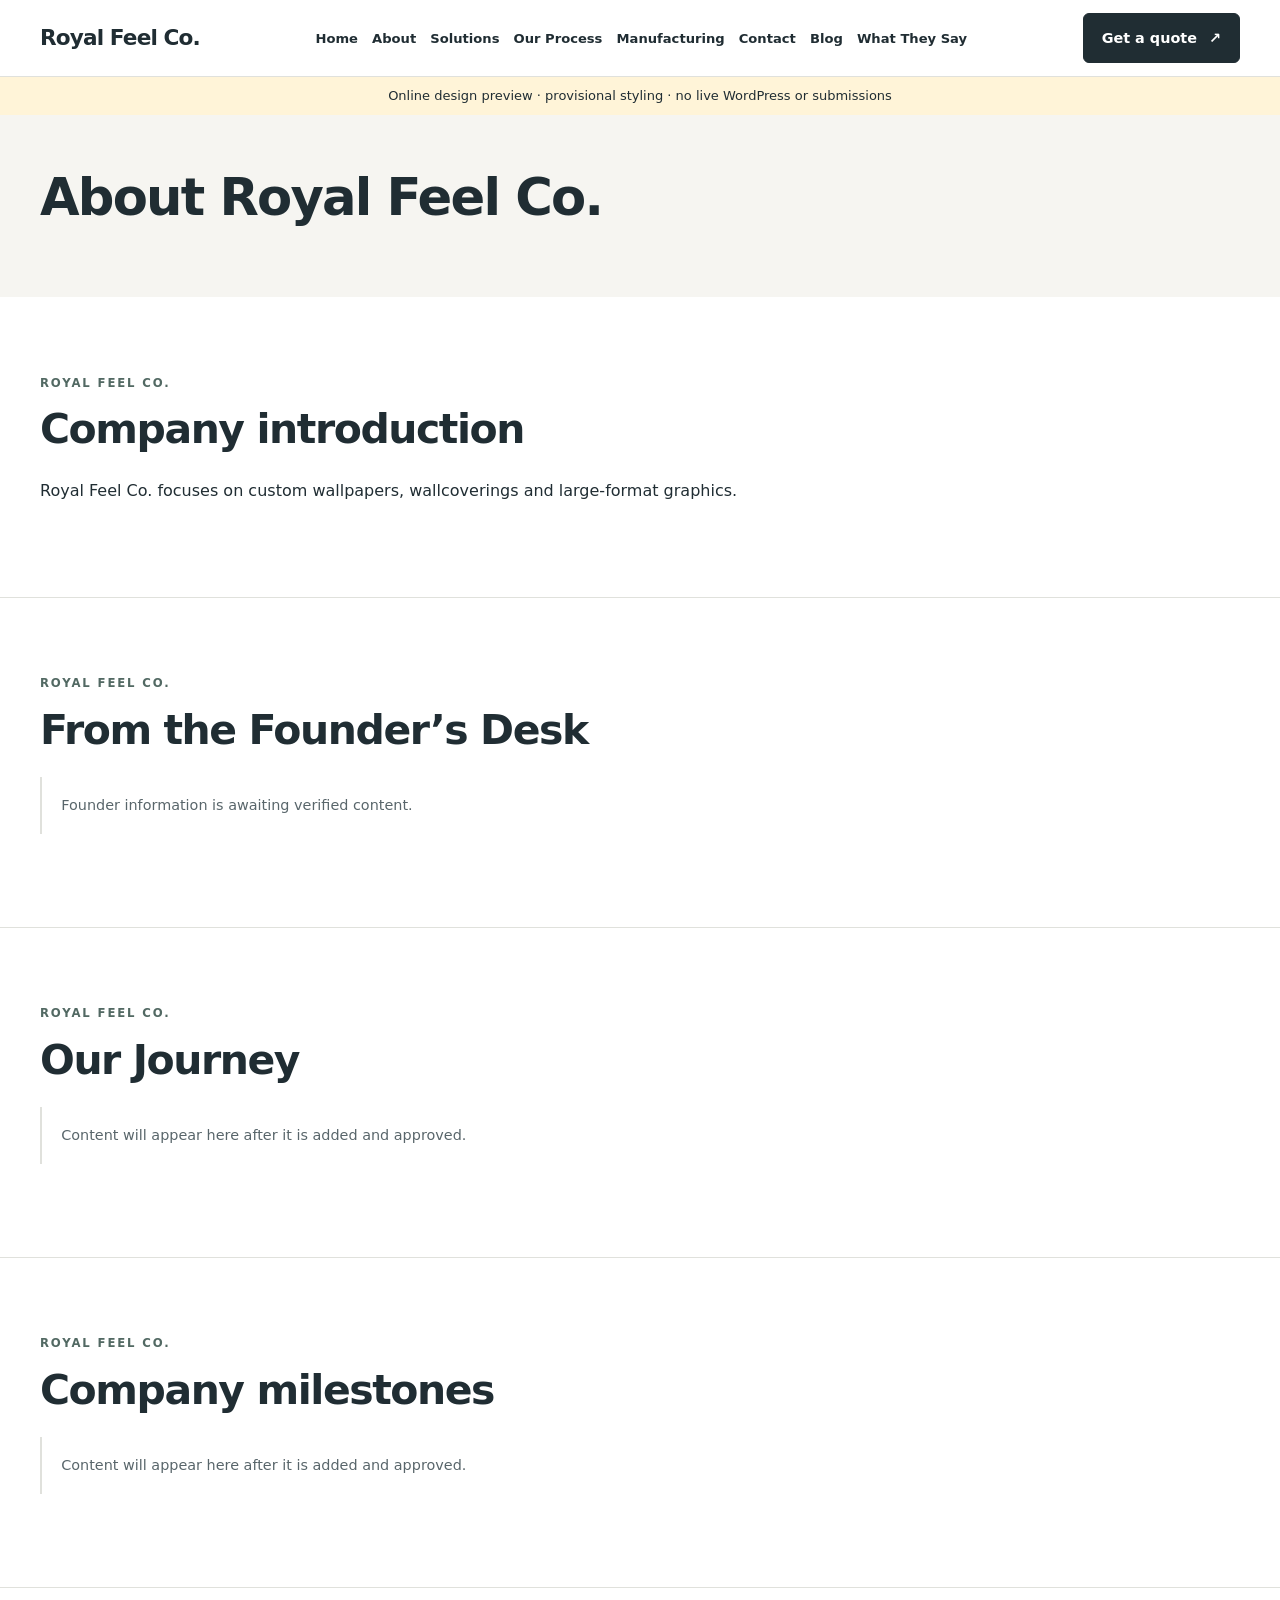
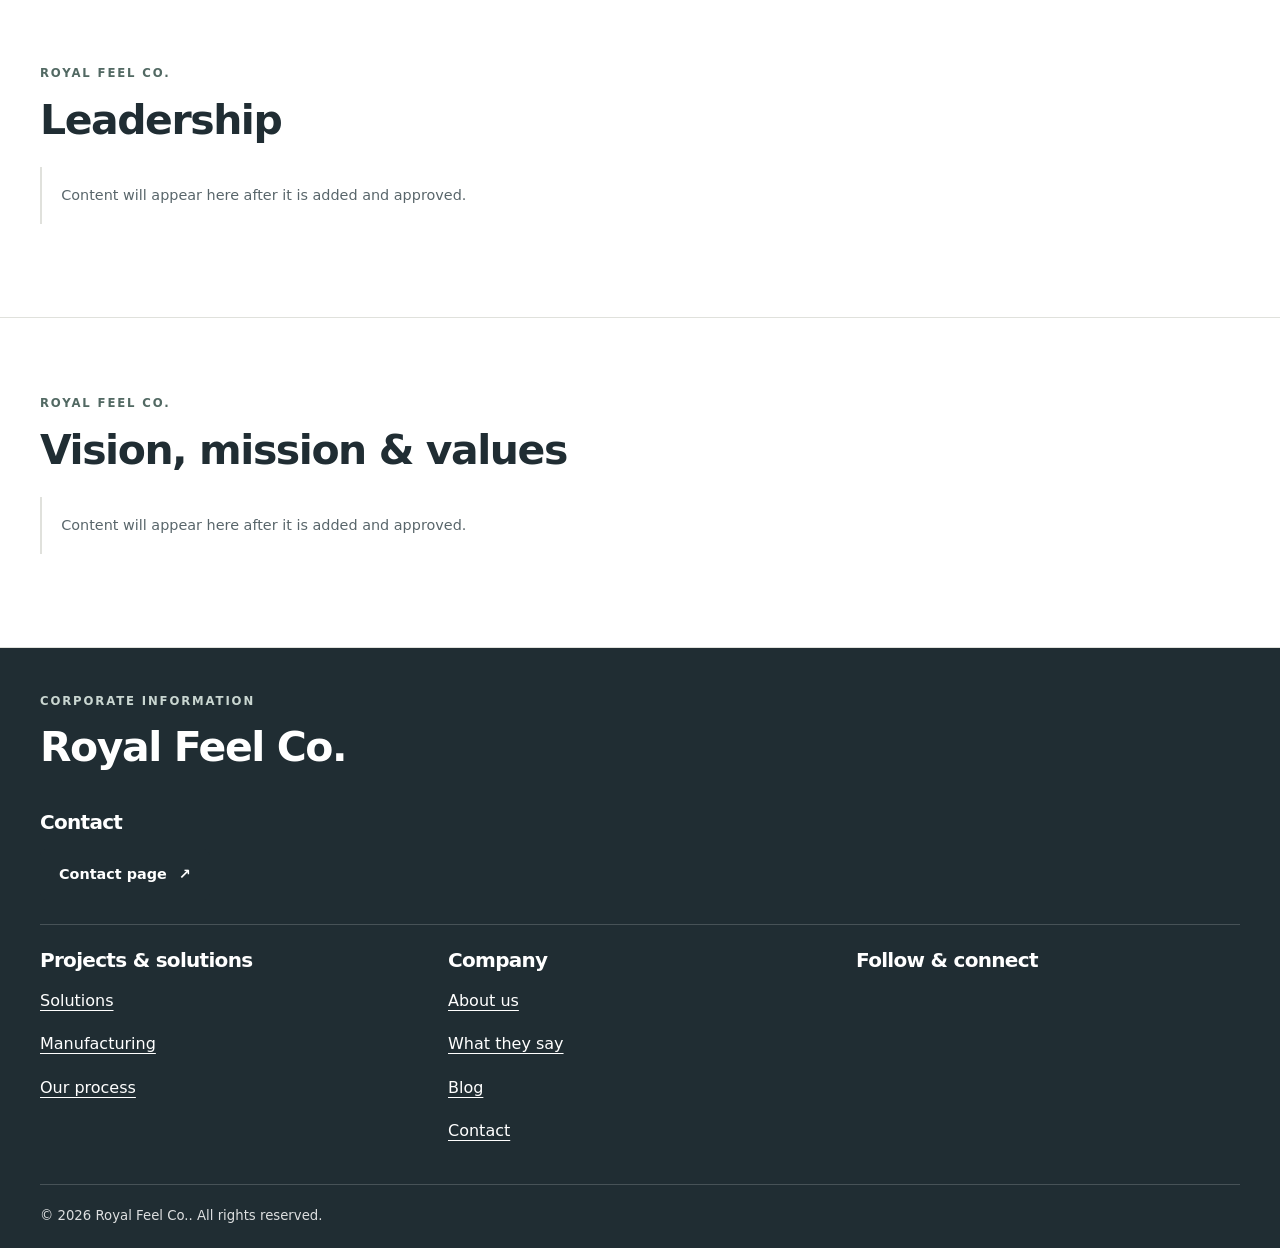
==== about-royalfeelco.html @ d24fc732 "Add about-royalfeelco.html preview" ====
<!doctype html><html lang="en"><head><meta name="robots" content="noindex,nofollow"><meta charset="UTF-8"><meta name="viewport" content="width=device-width, initial-scale=1"><title>About Royal Feel Co. | Royal Feel Co. Preview</title><style>/*
Theme Name: Royal Feel Co. Corporate
Description: Independent corporate WordPress theme. Provisional local starter, no page builder required.
Version: 0.1.0
Requires at least: 6.5
Requires PHP: 8.0
Text Domain: royalfeelco-corporate
*/
:root{--rfc-ink:#202d33;--rfc-accent:#526963;--rfc-paper:#f6f5f1;--rfc-white:#fff;--rfc-line:#e0e1dc;--rfc-muted:#59666b;--rfc-width:1240px;--rfc-radius:12px;--rfc-header:76px}*{box-sizing:border-box}html{scroll-behavior:smooth;scroll-padding-top:100px}body{margin:0;color:var(--rfc-ink);background:var(--rfc-white);font:16px/1.7 system-ui,-apple-system,BlinkMacSystemFont,"Segoe UI",sans-serif;overflow-wrap:anywhere}a{color:inherit;text-underline-offset:4px}a:focus-visible,button:focus-visible,input:focus-visible,select:focus-visible,textarea:focus-visible{outline:3px solid #4281a4;outline-offset:3px}img{max-width:100%;height:auto;display:block}h1,h2,h3,p{margin:0 0 1rem}h1,h2,h3{line-height:1.13;letter-spacing:-.035em;font-weight:650}h1{font-size:clamp(2.35rem,5vw,4.7rem)}h2{font-size:clamp(1.8rem,3.2vw,3rem)}h3{font-size:1.25rem}button,input,select,textarea{font:inherit}button{cursor:pointer} .rfc-shell{width:min(var(--rfc-width),calc(100% - 80px));margin-inline:auto}.rfc-kicker{font-size:.73rem;text-transform:uppercase;letter-spacing:.16em;font-weight:700;color:var(--rfc-accent);margin-bottom:.8rem}.rfc-muted{color:var(--rfc-muted)}.rfc-empty{padding:1rem 1.2rem;border-left:2px solid var(--rfc-line);font-size:.9rem}.rfc-section{padding:clamp(42px,6vw,80px) 0;border-bottom:1px solid var(--rfc-line)}.rfc-section-head{max-width:780px;margin-bottom:24px}.rfc-section-head>p:last-child{max-width:70ch}.rfc-header{position:sticky;top:0;z-index:30;background:white;border-bottom:1px solid var(--rfc-line);transition:transform .25s ease}.rfc-header-inner{min-height:var(--rfc-header);display:flex;align-items:center;gap:24px;justify-content:space-between}.rfc-brand{display:flex;align-items:center;font-weight:750;letter-spacing:-.04em;font-size:1.35rem;text-decoration:none;flex-shrink:0}.rfc-brand img{max-width:145px;max-height:52px;object-fit:contain}.rfc-nav ul{display:flex;list-style:none;gap:16px;align-items:center;margin:0;padding:0}.rfc-nav a{text-decoration:none;font-size:.82rem;font-weight:600}.rfc-nav a:hover,.rfc-nav .current-menu-item>a{text-decoration:underline}.rfc-nav li{position:relative}.rfc-nav .sub-menu{display:block;position:absolute;left:0;background:white;min-width:190px;padding:10px;visibility:hidden;opacity:0;box-shadow:0 8px 20px #0002}.rfc-nav li:hover>.sub-menu,.rfc-nav li:focus-within>.sub-menu{visibility:visible;opacity:1}.rfc-menu-toggle{display:none}.rfc-button{display:inline-flex;align-items:center;justify-content:center;gap:12px;background:var(--rfc-ink);border:1px solid var(--rfc-ink);color:white;text-decoration:none;border-radius:6px;padding:12px 18px;min-height:46px;font-weight:650;font-size:.9rem;transition:transform .2s,background .2s}.rfc-button:hover{background:var(--rfc-accent);transform:translateY(-2px)}.rfc-actions{display:flex;gap:12px;flex-wrap:wrap}.rfc-actions .rfc-button:nth-child(2){background:transparent;color:var(--rfc-ink)}.rfc-hero{background:var(--rfc-paper);padding:clamp(48px,8vw,110px) 0}.rfc-hero-inner{display:grid;grid-template-columns:1.05fr .95fr;gap:clamp(24px,5vw,72px);align-items:center}.rfc-hero p:not(.rfc-kicker){max-width:55ch;font-size:1.08rem;color:var(--rfc-muted)}.rfc-hero-image img{width:100%;aspect-ratio:4/3;object-fit:cover;border-radius:var(--rfc-radius)}.rfc-hero-art{aspect-ratio:4/3;position:relative;overflow:hidden;background:#e9e7e0;border-radius:var(--rfc-radius);display:flex;align-items:center;justify-content:center;gap:8px}.rfc-hero-art span{height:75%;width:25%;background:repeating-linear-gradient(110deg,#c8c9bd 0px,#d8d8cd 2px,#dcddd2 5px,#c7c8bd 8px);border-radius:80px 80px 0 0;transform:rotate(-10deg);box-shadow:12px 14px 30px #293b3b1a}.rfc-hero-art span:nth-child(2){height:90%;background:linear-gradient(150deg,#a4b2a4,#d9ddcf)}.rfc-hero-art span:nth-child(3){height:65%;background:repeating-linear-gradient(45deg,#d7c9b7 0 2px,#e2d6c5 2px 5px)}.rfc-grid{display:grid;grid-template-columns:repeat(3,minmax(0,1fr));gap:20px;margin-bottom:22px}.rfc-record{border:1px solid var(--rfc-line);border-radius:var(--rfc-radius);overflow:hidden;transition:transform .2s,box-shadow .2s}.rfc-record:hover{transform:translateY(-3px);box-shadow:0 8px 30px #0001}.rfc-record>img{width:100%;aspect-ratio:4/3;object-fit:cover}.rfc-record-body{padding:22px}.rfc-split{display:grid;grid-template-columns:1fr 1.5fr;gap:30px;align-items:center}.rfc-stats{display:grid;grid-template-columns:repeat(4,minmax(0,1fr));gap:20px}.rfc-stat{padding:22px;border:1px solid var(--rfc-line);display:grid}.rfc-stat strong{font-size:2rem;line-height:1.2}.rfc-clients{background:var(--rfc-paper)}.rfc-marquee{overflow:hidden;margin:10px 0}.rfc-track{display:flex;width:max-content;max-width:100%}.rfc-logo-group{display:flex;gap:12px;padding-right:12px;flex-wrap:wrap}.rfc-logo{width:clamp(110px,15vw,190px);height:90px;background:white;border:1px solid var(--rfc-line);display:grid;place-items:center;padding:16px;border-radius:8px}.rfc-logo img{max-height:55px;object-fit:contain}.rfc-marquee.is-moving .rfc-track{max-width:none;animation:rfc-marquee 44s linear infinite}.rfc-marquee.is-moving .rfc-logo-group{flex-wrap:nowrap}.rfc-marquee.reverse .rfc-track{animation-direction:reverse}.rfc-marquee:hover .rfc-track,.rfc-marquee:focus-within .rfc-track{animation-play-state:paused}@keyframes rfc-marquee{to{transform:translateX(-50%)}}.rfc-videos{grid-template-columns:repeat(2,minmax(0,1fr))}.rfc-play{display:grid;position:relative;aspect-ratio:16/9;background:var(--rfc-ink);color:white;place-items:center;text-decoration:none;border-radius:var(--rfc-radius);overflow:hidden}.rfc-play img{width:100%;height:100%;object-fit:cover;grid-area:1/1}.rfc-play-icon{grid-area:1/1;z-index:1;background:#000b;padding:12px 20px;border-radius:50%}.rfc-video-title{position:absolute;bottom:0;left:0;right:0;background:#000b;padding:12px}.rfc-dialog{border:0;border-radius:12px;padding:20px;width:min(900px,94vw);background:var(--rfc-ink);color:white}.rfc-dialog::backdrop{background:#000b}.rfc-dialog iframe{width:100%;aspect-ratio:16/9;border:0}.rfc-dialog button{float:right;margin:0 0 8px;padding:6px 14px}.rfc-form{max-width:900px}.rfc-fields{display:grid;grid-template-columns:repeat(2,minmax(0,1fr));gap:16px}.rfc-fields label{display:grid;gap:6px;font-weight:600;font-size:.9rem}.rfc-fields input,.rfc-fields select,.rfc-fields textarea{width:100%;min-height:46px;border:1px solid #aab3b1;border-radius:5px;padding:10px;background:white;color:var(--rfc-ink)}.rfc-full{grid-column:1/-1}.rfc-consent{display:flex;align-items:flex-start;gap:10px;margin:18px 0;font-size:.88rem}.rfc-consent input{margin-top:6px}.rfc-trap{position:absolute;left:-10000px;width:1px;height:1px;overflow:hidden}.rfc-notice{border:1px solid var(--rfc-line);padding:12px}.rfc-footer{background:var(--rfc-ink);color:white;padding:44px 0 20px}.rfc-footer a{color:white}.rfc-footer .rfc-kicker{color:#c9d6d1}.rfc-footer-row{display:grid;grid-template-columns:repeat(3,minmax(0,1fr));gap:24px;padding:24px 0;border-bottom:1px solid #ffffff2d}.rfc-footer ul{list-style:none;padding:0;margin:0}.rfc-footer li{margin-bottom:6px}.rfc-footer-bottom{padding-top:20px;font-size:.83rem;opacity:.85}.rfc-float{position:fixed;bottom:max(22px,env(safe-area-inset-bottom));right:max(22px,env(safe-area-inset-right));z-index:40;display:grid;gap:8px;justify-items:end}.rfc-float summary{display:grid;place-items:center;width:50px;height:50px;list-style:none;background:var(--rfc-ink);color:white;border:1px solid #fff;border-radius:50%;cursor:pointer;box-shadow:0 6px 20px #0003}.rfc-float summary::-webkit-details-marker{display:none}.rfc-float[open] summary span{transform:rotate(180deg)}.rfc-float-links{display:grid;gap:8px;padding:10px;background:white;border:1px solid var(--rfc-line);border-radius:10px;box-shadow:0 6px 20px #0002}.rfc-float-links a{display:flex;align-items:center;gap:8px;text-decoration:none;font-size:.88rem}.rfc-float-links svg{width:24px;height:24px}.rfc-page-head{background:var(--rfc-paper);padding:54px 0}.rfc-page-head h1{font-size:clamp(2rem,4vw,3.6rem)}.rfc-article{max-width:800px;margin-inline:auto;padding:50px 0}.rfc-article img{border-radius:8px}.rfc-breadcrumb{font-size:.8rem;color:var(--rfc-muted);margin-bottom:16px}.rfc-skip{position:absolute;left:-10000px}.rfc-skip:focus{left:10px;top:10px;background:white;z-index:100;padding:10px}.rfc-gallery{display:grid;grid-template-columns:repeat(2,minmax(0,1fr));gap:12px}.rfc-pagination{margin:20px 0}.rfc-pagination a,.rfc-pagination span{margin-right:10px}.rfc-reveal{animation:rfc-reveal .55s ease both}@keyframes rfc-reveal{from{opacity:.3;transform:translateY(12px)}to{opacity:1;transform:none}}.admin-bar .rfc-header{top:32px}
@media(max-width:1150px){.rfc-shell{width:calc(100% - 48px)}.rfc-menu-toggle{display:inline-flex;padding:10px;background:white;border:1px solid var(--rfc-line);border-radius:5px}.rfc-header-inner{min-height:64px;flex-wrap:wrap}.rfc-header .rfc-nav{width:100%;padding-bottom:16px}.rfc-header .rfc-nav ul{display:grid;gap:10px}.rfc-header .rfc-nav .sub-menu{position:static;visibility:visible;opacity:1;box-shadow:none;padding:4px 16px}.rfc-js .rfc-header .rfc-nav:not(.is-open){display:none}.rfc-header.is-away{transform:translateY(-110%)}.rfc-header-inner>.rfc-button{display:none}.rfc-menu-toggle{display:none}.rfc-js .rfc-menu-toggle{display:inline-flex}.rfc-stats{grid-template-columns:repeat(2,minmax(0,1fr))}}
@media(max-width:700px){.rfc-shell{width:calc(100% - 36px)}.rfc-hero-inner,.rfc-split,.rfc-fields,.rfc-footer-row,.rfc-grid{grid-template-columns:1fr}.rfc-hero-art{aspect-ratio:16/9}.rfc-section{padding:38px 0}.rfc-hero{padding:42px 0}.rfc-float{bottom:16px;right:16px}.rfc-page-head{padding:34px 0}.rfc-footer{padding-bottom:76px}.rfc-stats{gap:10px}.rfc-stat{padding:14px}.rfc-stat strong{font-size:1.5rem}.admin-bar .rfc-header{top:46px}}
@media(prefers-reduced-motion:reduce){*,*::before,*::after{animation:none!important;transition:none!important;scroll-behavior:auto!important}.rfc-marquee{overflow:visible}.rfc-marquee.is-moving .rfc-track{width:100%}.rfc-marquee.is-moving .rfc-logo-group{flex-wrap:wrap}.rfc-logo-group[aria-hidden]{display:none}}
@media(min-width:1151px){.rfc-nav a{white-space:nowrap}.rfc-header-inner>.rfc-button{white-space:nowrap;flex-shrink:0}.rfc-header-inner{gap:20px}.rfc-nav ul{gap:clamp(10px,1.1vw,18px)}}.rfc-hero h1{font-size:clamp(2.3rem,4.4vw,4.2rem)}
</style></head><body class="preview"><a class="rfc-skip" href="#main-content">Skip to content</a><header class="rfc-header"><div class="rfc-shell rfc-header-inner"><a class="rfc-brand" href="./index.html">Royal Feel Co.</a><button class="rfc-menu-toggle" type="button" aria-expanded="false" aria-controls="rfc-main-nav">Menu <span aria-hidden="true">☰</span></button><nav id="rfc-main-nav" class="rfc-nav" aria-label="Main navigation"><ul><li><a href="index.html">Home</a></li><li><a href="about-royalfeelco.html">About</a></li><li><a href="wallcoverings-graphics-solutions.html">Solutions</a></li><li><a href="our-process.html">Our Process</a></li><li><a href="manufacturing-production.html">Manufacturing</a></li><li><a href="contact-royalfeelco.html">Contact</a></li><li><a href="royalfeelco-insights-blogs.html">Blog</a></li><li><a href="what-they-say.html">What They Say</a></li></ul></nav><a class="rfc-button" href="contact-royalfeelco.html">Get a quote <span aria-hidden="true">↗</span></a></div></header><main id="main-content"><div style="padding:8px 18px;background:#fff4d8;text-align:center;font-size:13px">Online design preview · provisional styling · no live WordPress or submissions</div><div class="rfc-page-head"><div class="rfc-shell"><h1>About Royal Feel Co.</h1></div></div><section class="rfc-section rfc-intro" id="rfc-intro-1"><div class="rfc-shell"><div class="rfc-section-head"><p class="rfc-kicker">Royal Feel Co.</p><h2>Company introduction</h2></div><p>Royal Feel Co. focuses on custom wallpapers, wallcoverings and large-format graphics.</p></div></section><section class="rfc-section rfc-founder" id="rfc-founder-2"><div class="rfc-shell"><div class="rfc-section-head"><p class="rfc-kicker">Royal Feel Co.</p><h2>From the Founder’s Desk</h2></div><p class="rfc-muted rfc-empty">Founder information is awaiting verified content.</p></div></section><section class="rfc-section rfc-journey" id="rfc-journey-3"><div class="rfc-shell"><div class="rfc-section-head"><p class="rfc-kicker">Royal Feel Co.</p><h2>Our Journey</h2></div><p class="rfc-muted rfc-empty">Content will appear here after it is added and approved.</p></div></section><section class="rfc-section rfc-milestones" id="rfc-milestones-4"><div class="rfc-shell"><div class="rfc-section-head"><p class="rfc-kicker">Royal Feel Co.</p><h2>Company milestones</h2></div><p class="rfc-muted rfc-empty">Content will appear here after it is added and approved.</p></div></section><section class="rfc-section rfc-leadership"><div class="rfc-shell"><div class="rfc-section-head"><p class="rfc-kicker">Royal Feel Co.</p><h2>Leadership</h2></div><p class="rfc-muted rfc-empty">Content will appear here after it is added and approved.</p></div></section><section class="rfc-section rfc-vision"><div class="rfc-shell"><div class="rfc-section-head"><p class="rfc-kicker">Royal Feel Co.</p><h2>Vision, mission &amp; values</h2></div><p class="rfc-muted rfc-empty">Content will appear here after it is added and approved.</p></div></section></main><footer class="rfc-footer"><div class="rfc-shell"><p class="rfc-kicker">Corporate information</p><h2>Royal Feel Co.</h2><div class="rfc-footer-row"><div><h3>Contact</h3><a class="rfc-button" href="contact-royalfeelco.html">Contact page <span aria-hidden="true">↗</span></a></div></div><div class="rfc-footer-row"><div><h3>Projects & solutions</h3><p><a href="wallcoverings-graphics-solutions.html">Solutions</a></p><p><a href="manufacturing-production.html">Manufacturing</a></p><p><a href="our-process.html">Our process</a></p></div><div><h3>Company</h3><p><a href="about-royalfeelco.html">About us</a></p><p><a href="what-they-say.html">What they say</a></p><p><a href="royalfeelco-insights-blogs.html">Blog</a></p><p><a href="contact-royalfeelco.html">Contact</a></p></div><div><h3>Follow & connect</h3></div></div><div class="rfc-footer-bottom">© 2026 Royal Feel Co.. All rights reserved.</div></div></footer><dialog class="rfc-dialog" aria-label="Video player"><button type="button" data-close>Close ×</button><div class="rfc-video-frame"></div></dialog><script>(()=>{'use strict';document.documentElement.classList.add('rfc-js');const header=document.querySelector('.rfc-header'),nav=document.querySelector('.rfc-nav'),toggle=document.querySelector('.rfc-menu-toggle'),reduced=matchMedia('(prefers-reduced-motion: reduce)');function menu(open){if(!nav||!toggle)return;nav.classList.toggle('is-open',open);toggle.setAttribute('aria-expanded',String(open));}toggle?.addEventListener('click',()=>menu(toggle.getAttribute('aria-expanded')!=='true'));document.addEventListener('keydown',e=>{if(e.key==='Escape'){if(toggle?.getAttribute('aria-expanded')==='true'){menu(false);toggle.focus();}}});let last=scrollY,queued=false;window.addEventListener('scroll',()=>{if(queued)return;queued=true;requestAnimationFrame(()=>{const y=scrollY;if(header&&Math.abs(y-last)>8){header.classList.toggle('is-away',!reduced.matches&&y>100&&y>last&&!header.contains(document.activeElement)&&toggle?.getAttribute('aria-expanded')!=='true');last=y;}queued=false;});},{passive:true});if('IntersectionObserver'in window&&!reduced.matches){const obs=new IntersectionObserver(entries=>entries.forEach(e=>{if(!e.isIntersecting)return;obs.unobserve(e.target);if(e.target.hasAttribute('data-count')){const n=Number(e.target.dataset.count),start=performance.now(),precision=(String(n).split('.')[1]||'').length;const tick=t=>{const f=Math.min(1,(t-start)/750);e.target.textContent=(n*(1-Math.pow(1-f,3))).toFixed(precision);if(f<1)requestAnimationFrame(tick);};if(Number.isFinite(n))requestAnimationFrame(tick);}else e.target.classList.add('rfc-reveal');}),{threshold:.1});document.querySelectorAll('[data-count], .rfc-section-head').forEach(x=>obs.observe(x));}const dialog=document.querySelector('.rfc-dialog'),frame=dialog?.querySelector('.rfc-video-frame');let trigger;document.addEventListener('click',e=>{const a=e.target.closest('a[data-video]');if(!a||!dialog?.showModal||!frame||!/^[-_a-zA-Z0-9]{11}$/.test(a.dataset.video))return;e.preventDefault();trigger=a;const iframe=document.createElement('iframe');iframe.title='YouTube video player';iframe.src='https://www.youtube-nocookie.com/embed/'+a.dataset.video;iframe.allow='encrypted-media; picture-in-picture; fullscreen';iframe.allowFullscreen=true;frame.replaceChildren(iframe);dialog.showModal();});dialog?.querySelector('[data-close]')?.addEventListener('click',()=>dialog.close());dialog?.addEventListener('close',()=>{frame?.replaceChildren();trigger?.focus();});dialog?.addEventListener('click',e=>{if(e.target===dialog)dialog.close();});})();
</script></body></html>
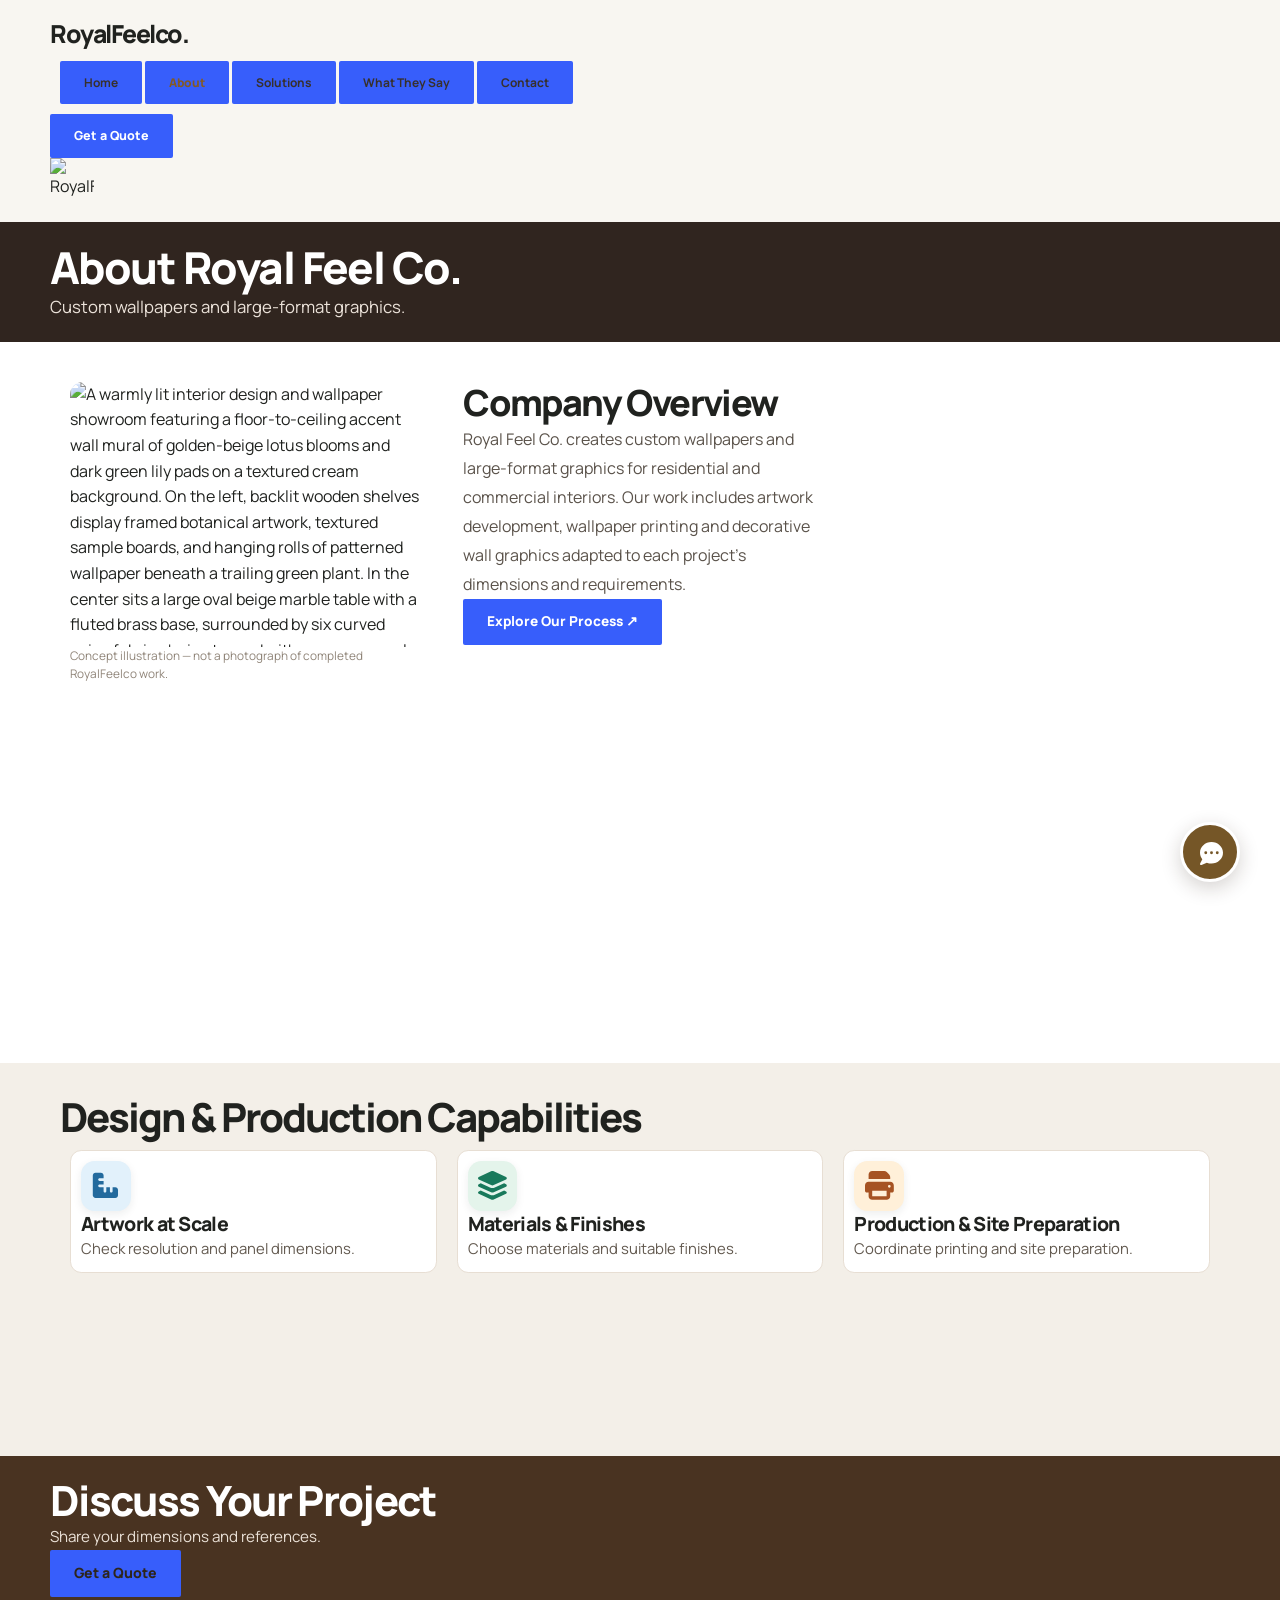
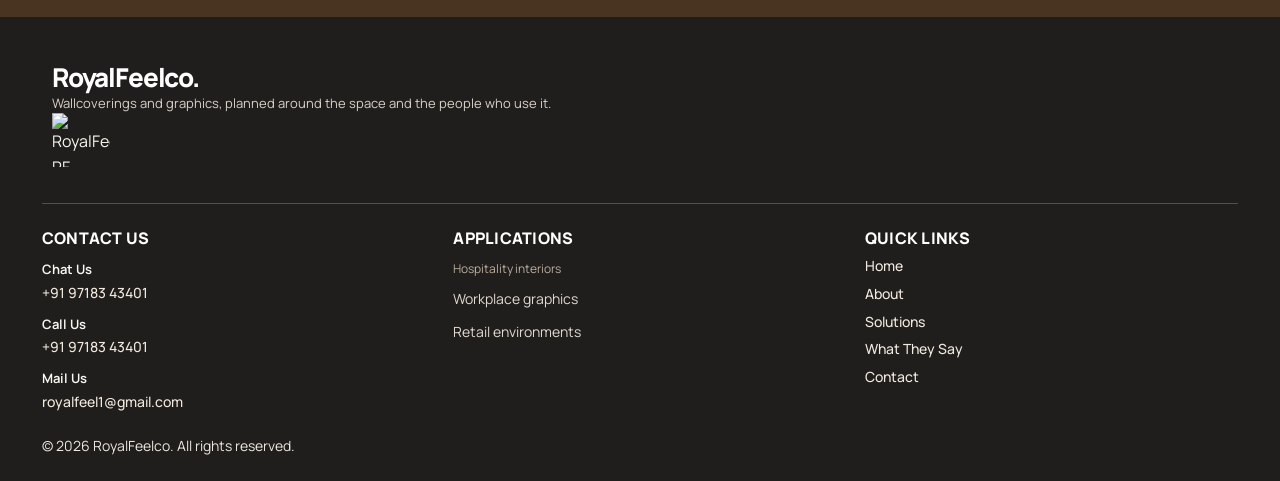
==== commit e4b49c20: "Sync original WordPress About Royal Feel Co." ====
--- a/about-royalfeelco.html
+++ b/about-royalfeelco.html
@@ -1,15 +1,452 @@
-<!doctype html><html lang="en"><head><meta name="robots" content="noindex,nofollow"><meta charset="UTF-8"><meta name="viewport" content="width=device-width, initial-scale=1"><title>About Royal Feel Co. | Royal Feel Co. Preview</title><style>/*
-Theme Name: Royal Feel Co. Corporate
-Description: Independent corporate WordPress theme. Provisional local starter, no page builder required.
-Version: 0.1.0
-Requires at least: 6.5
-Requires PHP: 8.0
-Text Domain: royalfeelco-corporate
-*/
-:root{--rfc-ink:#202d33;--rfc-accent:#526963;--rfc-paper:#f6f5f1;--rfc-white:#fff;--rfc-line:#e0e1dc;--rfc-muted:#59666b;--rfc-width:1240px;--rfc-radius:12px;--rfc-header:76px}*{box-sizing:border-box}html{scroll-behavior:smooth;scroll-padding-top:100px}body{margin:0;color:var(--rfc-ink);background:var(--rfc-white);font:16px/1.7 system-ui,-apple-system,BlinkMacSystemFont,"Segoe UI",sans-serif;overflow-wrap:anywhere}a{color:inherit;text-underline-offset:4px}a:focus-visible,button:focus-visible,input:focus-visible,select:focus-visible,textarea:focus-visible{outline:3px solid #4281a4;outline-offset:3px}img{max-width:100%;height:auto;display:block}h1,h2,h3,p{margin:0 0 1rem}h1,h2,h3{line-height:1.13;letter-spacing:-.035em;font-weight:650}h1{font-size:clamp(2.35rem,5vw,4.7rem)}h2{font-size:clamp(1.8rem,3.2vw,3rem)}h3{font-size:1.25rem}button,input,select,textarea{font:inherit}button{cursor:pointer} .rfc-shell{width:min(var(--rfc-width),calc(100% - 80px));margin-inline:auto}.rfc-kicker{font-size:.73rem;text-transform:uppercase;letter-spacing:.16em;font-weight:700;color:var(--rfc-accent);margin-bottom:.8rem}.rfc-muted{color:var(--rfc-muted)}.rfc-empty{padding:1rem 1.2rem;border-left:2px solid var(--rfc-line);font-size:.9rem}.rfc-section{padding:clamp(42px,6vw,80px) 0;border-bottom:1px solid var(--rfc-line)}.rfc-section-head{max-width:780px;margin-bottom:24px}.rfc-section-head>p:last-child{max-width:70ch}.rfc-header{position:sticky;top:0;z-index:30;background:white;border-bottom:1px solid var(--rfc-line);transition:transform .25s ease}.rfc-header-inner{min-height:var(--rfc-header);display:flex;align-items:center;gap:24px;justify-content:space-between}.rfc-brand{display:flex;align-items:center;font-weight:750;letter-spacing:-.04em;font-size:1.35rem;text-decoration:none;flex-shrink:0}.rfc-brand img{max-width:145px;max-height:52px;object-fit:contain}.rfc-nav ul{display:flex;list-style:none;gap:16px;align-items:center;margin:0;padding:0}.rfc-nav a{text-decoration:none;font-size:.82rem;font-weight:600}.rfc-nav a:hover,.rfc-nav .current-menu-item>a{text-decoration:underline}.rfc-nav li{position:relative}.rfc-nav .sub-menu{display:block;position:absolute;left:0;background:white;min-width:190px;padding:10px;visibility:hidden;opacity:0;box-shadow:0 8px 20px #0002}.rfc-nav li:hover>.sub-menu,.rfc-nav li:focus-within>.sub-menu{visibility:visible;opacity:1}.rfc-menu-toggle{display:none}.rfc-button{display:inline-flex;align-items:center;justify-content:center;gap:12px;background:var(--rfc-ink);border:1px solid var(--rfc-ink);color:white;text-decoration:none;border-radius:6px;padding:12px 18px;min-height:46px;font-weight:650;font-size:.9rem;transition:transform .2s,background .2s}.rfc-button:hover{background:var(--rfc-accent);transform:translateY(-2px)}.rfc-actions{display:flex;gap:12px;flex-wrap:wrap}.rfc-actions .rfc-button:nth-child(2){background:transparent;color:var(--rfc-ink)}.rfc-hero{background:var(--rfc-paper);padding:clamp(48px,8vw,110px) 0}.rfc-hero-inner{display:grid;grid-template-columns:1.05fr .95fr;gap:clamp(24px,5vw,72px);align-items:center}.rfc-hero p:not(.rfc-kicker){max-width:55ch;font-size:1.08rem;color:var(--rfc-muted)}.rfc-hero-image img{width:100%;aspect-ratio:4/3;object-fit:cover;border-radius:var(--rfc-radius)}.rfc-hero-art{aspect-ratio:4/3;position:relative;overflow:hidden;background:#e9e7e0;border-radius:var(--rfc-radius);display:flex;align-items:center;justify-content:center;gap:8px}.rfc-hero-art span{height:75%;width:25%;background:repeating-linear-gradient(110deg,#c8c9bd 0px,#d8d8cd 2px,#dcddd2 5px,#c7c8bd 8px);border-radius:80px 80px 0 0;transform:rotate(-10deg);box-shadow:12px 14px 30px #293b3b1a}.rfc-hero-art span:nth-child(2){height:90%;background:linear-gradient(150deg,#a4b2a4,#d9ddcf)}.rfc-hero-art span:nth-child(3){height:65%;background:repeating-linear-gradient(45deg,#d7c9b7 0 2px,#e2d6c5 2px 5px)}.rfc-grid{display:grid;grid-template-columns:repeat(3,minmax(0,1fr));gap:20px;margin-bottom:22px}.rfc-record{border:1px solid var(--rfc-line);border-radius:var(--rfc-radius);overflow:hidden;transition:transform .2s,box-shadow .2s}.rfc-record:hover{transform:translateY(-3px);box-shadow:0 8px 30px #0001}.rfc-record>img{width:100%;aspect-ratio:4/3;object-fit:cover}.rfc-record-body{padding:22px}.rfc-split{display:grid;grid-template-columns:1fr 1.5fr;gap:30px;align-items:center}.rfc-stats{display:grid;grid-template-columns:repeat(4,minmax(0,1fr));gap:20px}.rfc-stat{padding:22px;border:1px solid var(--rfc-line);display:grid}.rfc-stat strong{font-size:2rem;line-height:1.2}.rfc-clients{background:var(--rfc-paper)}.rfc-marquee{overflow:hidden;margin:10px 0}.rfc-track{display:flex;width:max-content;max-width:100%}.rfc-logo-group{display:flex;gap:12px;padding-right:12px;flex-wrap:wrap}.rfc-logo{width:clamp(110px,15vw,190px);height:90px;background:white;border:1px solid var(--rfc-line);display:grid;place-items:center;padding:16px;border-radius:8px}.rfc-logo img{max-height:55px;object-fit:contain}.rfc-marquee.is-moving .rfc-track{max-width:none;animation:rfc-marquee 44s linear infinite}.rfc-marquee.is-moving .rfc-logo-group{flex-wrap:nowrap}.rfc-marquee.reverse .rfc-track{animation-direction:reverse}.rfc-marquee:hover .rfc-track,.rfc-marquee:focus-within .rfc-track{animation-play-state:paused}@keyframes rfc-marquee{to{transform:translateX(-50%)}}.rfc-videos{grid-template-columns:repeat(2,minmax(0,1fr))}.rfc-play{display:grid;position:relative;aspect-ratio:16/9;background:var(--rfc-ink);color:white;place-items:center;text-decoration:none;border-radius:var(--rfc-radius);overflow:hidden}.rfc-play img{width:100%;height:100%;object-fit:cover;grid-area:1/1}.rfc-play-icon{grid-area:1/1;z-index:1;background:#000b;padding:12px 20px;border-radius:50%}.rfc-video-title{position:absolute;bottom:0;left:0;right:0;background:#000b;padding:12px}.rfc-dialog{border:0;border-radius:12px;padding:20px;width:min(900px,94vw);background:var(--rfc-ink);color:white}.rfc-dialog::backdrop{background:#000b}.rfc-dialog iframe{width:100%;aspect-ratio:16/9;border:0}.rfc-dialog button{float:right;margin:0 0 8px;padding:6px 14px}.rfc-form{max-width:900px}.rfc-fields{display:grid;grid-template-columns:repeat(2,minmax(0,1fr));gap:16px}.rfc-fields label{display:grid;gap:6px;font-weight:600;font-size:.9rem}.rfc-fields input,.rfc-fields select,.rfc-fields textarea{width:100%;min-height:46px;border:1px solid #aab3b1;border-radius:5px;padding:10px;background:white;color:var(--rfc-ink)}.rfc-full{grid-column:1/-1}.rfc-consent{display:flex;align-items:flex-start;gap:10px;margin:18px 0;font-size:.88rem}.rfc-consent input{margin-top:6px}.rfc-trap{position:absolute;left:-10000px;width:1px;height:1px;overflow:hidden}.rfc-notice{border:1px solid var(--rfc-line);padding:12px}.rfc-footer{background:var(--rfc-ink);color:white;padding:44px 0 20px}.rfc-footer a{color:white}.rfc-footer .rfc-kicker{color:#c9d6d1}.rfc-footer-row{display:grid;grid-template-columns:repeat(3,minmax(0,1fr));gap:24px;padding:24px 0;border-bottom:1px solid #ffffff2d}.rfc-footer ul{list-style:none;padding:0;margin:0}.rfc-footer li{margin-bottom:6px}.rfc-footer-bottom{padding-top:20px;font-size:.83rem;opacity:.85}.rfc-float{position:fixed;bottom:max(22px,env(safe-area-inset-bottom));right:max(22px,env(safe-area-inset-right));z-index:40;display:grid;gap:8px;justify-items:end}.rfc-float summary{display:grid;place-items:center;width:50px;height:50px;list-style:none;background:var(--rfc-ink);color:white;border:1px solid #fff;border-radius:50%;cursor:pointer;box-shadow:0 6px 20px #0003}.rfc-float summary::-webkit-details-marker{display:none}.rfc-float[open] summary span{transform:rotate(180deg)}.rfc-float-links{display:grid;gap:8px;padding:10px;background:white;border:1px solid var(--rfc-line);border-radius:10px;box-shadow:0 6px 20px #0002}.rfc-float-links a{display:flex;align-items:center;gap:8px;text-decoration:none;font-size:.88rem}.rfc-float-links svg{width:24px;height:24px}.rfc-page-head{background:var(--rfc-paper);padding:54px 0}.rfc-page-head h1{font-size:clamp(2rem,4vw,3.6rem)}.rfc-article{max-width:800px;margin-inline:auto;padding:50px 0}.rfc-article img{border-radius:8px}.rfc-breadcrumb{font-size:.8rem;color:var(--rfc-muted);margin-bottom:16px}.rfc-skip{position:absolute;left:-10000px}.rfc-skip:focus{left:10px;top:10px;background:white;z-index:100;padding:10px}.rfc-gallery{display:grid;grid-template-columns:repeat(2,minmax(0,1fr));gap:12px}.rfc-pagination{margin:20px 0}.rfc-pagination a,.rfc-pagination span{margin-right:10px}.rfc-reveal{animation:rfc-reveal .55s ease both}@keyframes rfc-reveal{from{opacity:.3;transform:translateY(12px)}to{opacity:1;transform:none}}.admin-bar .rfc-header{top:32px}
-@media(max-width:1150px){.rfc-shell{width:calc(100% - 48px)}.rfc-menu-toggle{display:inline-flex;padding:10px;background:white;border:1px solid var(--rfc-line);border-radius:5px}.rfc-header-inner{min-height:64px;flex-wrap:wrap}.rfc-header .rfc-nav{width:100%;padding-bottom:16px}.rfc-header .rfc-nav ul{display:grid;gap:10px}.rfc-header .rfc-nav .sub-menu{position:static;visibility:visible;opacity:1;box-shadow:none;padding:4px 16px}.rfc-js .rfc-header .rfc-nav:not(.is-open){display:none}.rfc-header.is-away{transform:translateY(-110%)}.rfc-header-inner>.rfc-button{display:none}.rfc-menu-toggle{display:none}.rfc-js .rfc-menu-toggle{display:inline-flex}.rfc-stats{grid-template-columns:repeat(2,minmax(0,1fr))}}
-@media(max-width:700px){.rfc-shell{width:calc(100% - 36px)}.rfc-hero-inner,.rfc-split,.rfc-fields,.rfc-footer-row,.rfc-grid{grid-template-columns:1fr}.rfc-hero-art{aspect-ratio:16/9}.rfc-section{padding:38px 0}.rfc-hero{padding:42px 0}.rfc-float{bottom:16px;right:16px}.rfc-page-head{padding:34px 0}.rfc-footer{padding-bottom:76px}.rfc-stats{gap:10px}.rfc-stat{padding:14px}.rfc-stat strong{font-size:1.5rem}.admin-bar .rfc-header{top:46px}}
-@media(prefers-reduced-motion:reduce){*,*::before,*::after{animation:none!important;transition:none!important;scroll-behavior:auto!important}.rfc-marquee{overflow:visible}.rfc-marquee.is-moving .rfc-track{width:100%}.rfc-marquee.is-moving .rfc-logo-group{flex-wrap:wrap}.rfc-logo-group[aria-hidden]{display:none}}
-@media(min-width:1151px){.rfc-nav a{white-space:nowrap}.rfc-header-inner>.rfc-button{white-space:nowrap;flex-shrink:0}.rfc-header-inner{gap:20px}.rfc-nav ul{gap:clamp(10px,1.1vw,18px)}}.rfc-hero h1{font-size:clamp(2.3rem,4.4vw,4.2rem)}
-</style></head><body class="preview"><a class="rfc-skip" href="#main-content">Skip to content</a><header class="rfc-header"><div class="rfc-shell rfc-header-inner"><a class="rfc-brand" href="./index.html">Royal Feel Co.</a><button class="rfc-menu-toggle" type="button" aria-expanded="false" aria-controls="rfc-main-nav">Menu <span aria-hidden="true">☰</span></button><nav id="rfc-main-nav" class="rfc-nav" aria-label="Main navigation"><ul><li><a href="index.html">Home</a></li><li><a href="about-royalfeelco.html">About</a></li><li><a href="wallcoverings-graphics-solutions.html">Solutions</a></li><li><a href="our-process.html">Our Process</a></li><li><a href="manufacturing-production.html">Manufacturing</a></li><li><a href="contact-royalfeelco.html">Contact</a></li><li><a href="royalfeelco-insights-blogs.html">Blog</a></li><li><a href="what-they-say.html">What They Say</a></li></ul></nav><a class="rfc-button" href="contact-royalfeelco.html">Get a quote <span aria-hidden="true">↗</span></a></div></header><main id="main-content"><div style="padding:8px 18px;background:#fff4d8;text-align:center;font-size:13px">Online design preview · provisional styling · no live WordPress or submissions</div><div class="rfc-page-head"><div class="rfc-shell"><h1>About Royal Feel Co.</h1></div></div><section class="rfc-section rfc-intro" id="rfc-intro-1"><div class="rfc-shell"><div class="rfc-section-head"><p class="rfc-kicker">Royal Feel Co.</p><h2>Company introduction</h2></div><p>Royal Feel Co. focuses on custom wallpapers, wallcoverings and large-format graphics.</p></div></section><section class="rfc-section rfc-founder" id="rfc-founder-2"><div class="rfc-shell"><div class="rfc-section-head"><p class="rfc-kicker">Royal Feel Co.</p><h2>From the Founder’s Desk</h2></div><p class="rfc-muted rfc-empty">Founder information is awaiting verified content.</p></div></section><section class="rfc-section rfc-journey" id="rfc-journey-3"><div class="rfc-shell"><div class="rfc-section-head"><p class="rfc-kicker">Royal Feel Co.</p><h2>Our Journey</h2></div><p class="rfc-muted rfc-empty">Content will appear here after it is added and approved.</p></div></section><section class="rfc-section rfc-milestones" id="rfc-milestones-4"><div class="rfc-shell"><div class="rfc-section-head"><p class="rfc-kicker">Royal Feel Co.</p><h2>Company milestones</h2></div><p class="rfc-muted rfc-empty">Content will appear here after it is added and approved.</p></div></section><section class="rfc-section rfc-leadership"><div class="rfc-shell"><div class="rfc-section-head"><p class="rfc-kicker">Royal Feel Co.</p><h2>Leadership</h2></div><p class="rfc-muted rfc-empty">Content will appear here after it is added and approved.</p></div></section><section class="rfc-section rfc-vision"><div class="rfc-shell"><div class="rfc-section-head"><p class="rfc-kicker">Royal Feel Co.</p><h2>Vision, mission &amp; values</h2></div><p class="rfc-muted rfc-empty">Content will appear here after it is added and approved.</p></div></section></main><footer class="rfc-footer"><div class="rfc-shell"><p class="rfc-kicker">Corporate information</p><h2>Royal Feel Co.</h2><div class="rfc-footer-row"><div><h3>Contact</h3><a class="rfc-button" href="contact-royalfeelco.html">Contact page <span aria-hidden="true">↗</span></a></div></div><div class="rfc-footer-row"><div><h3>Projects & solutions</h3><p><a href="wallcoverings-graphics-solutions.html">Solutions</a></p><p><a href="manufacturing-production.html">Manufacturing</a></p><p><a href="our-process.html">Our process</a></p></div><div><h3>Company</h3><p><a href="about-royalfeelco.html">About us</a></p><p><a href="what-they-say.html">What they say</a></p><p><a href="royalfeelco-insights-blogs.html">Blog</a></p><p><a href="contact-royalfeelco.html">Contact</a></p></div><div><h3>Follow & connect</h3></div></div><div class="rfc-footer-bottom">© 2026 Royal Feel Co.. All rights reserved.</div></div></footer><dialog class="rfc-dialog" aria-label="Video player"><button type="button" data-close>Close ×</button><div class="rfc-video-frame"></div></dialog><script>(()=>{'use strict';document.documentElement.classList.add('rfc-js');const header=document.querySelector('.rfc-header'),nav=document.querySelector('.rfc-nav'),toggle=document.querySelector('.rfc-menu-toggle'),reduced=matchMedia('(prefers-reduced-motion: reduce)');function menu(open){if(!nav||!toggle)return;nav.classList.toggle('is-open',open);toggle.setAttribute('aria-expanded',String(open));}toggle?.addEventListener('click',()=>menu(toggle.getAttribute('aria-expanded')!=='true'));document.addEventListener('keydown',e=>{if(e.key==='Escape'){if(toggle?.getAttribute('aria-expanded')==='true'){menu(false);toggle.focus();}}});let last=scrollY,queued=false;window.addEventListener('scroll',()=>{if(queued)return;queued=true;requestAnimationFrame(()=>{const y=scrollY;if(header&&Math.abs(y-last)>8){header.classList.toggle('is-away',!reduced.matches&&y>100&&y>last&&!header.contains(document.activeElement)&&toggle?.getAttribute('aria-expanded')!=='true');last=y;}queued=false;});},{passive:true});if('IntersectionObserver'in window&&!reduced.matches){const obs=new IntersectionObserver(entries=>entries.forEach(e=>{if(!e.isIntersecting)return;obs.unobserve(e.target);if(e.target.hasAttribute('data-count')){const n=Number(e.target.dataset.count),start=performance.now(),precision=(String(n).split('.')[1]||'').length;const tick=t=>{const f=Math.min(1,(t-start)/750);e.target.textContent=(n*(1-Math.pow(1-f,3))).toFixed(precision);if(f<1)requestAnimationFrame(tick);};if(Number.isFinite(n))requestAnimationFrame(tick);}else e.target.classList.add('rfc-reveal');}),{threshold:.1});document.querySelectorAll('[data-count], .rfc-section-head').forEach(x=>obs.observe(x));}const dialog=document.querySelector('.rfc-dialog'),frame=dialog?.querySelector('.rfc-video-frame');let trigger;document.addEventListener('click',e=>{const a=e.target.closest('a[data-video]');if(!a||!dialog?.showModal||!frame||!/^[-_a-zA-Z0-9]{11}$/.test(a.dataset.video))return;e.preventDefault();trigger=a;const iframe=document.createElement('iframe');iframe.title='YouTube video player';iframe.src='https://www.youtube-nocookie.com/embed/'+a.dataset.video;iframe.allow='encrypted-media; picture-in-picture; fullscreen';iframe.allowFullscreen=true;frame.replaceChildren(iframe);dialog.showModal();});dialog?.querySelector('[data-close]')?.addEventListener('click',()=>dialog.close());dialog?.addEventListener('close',()=>{frame?.replaceChildren();trigger?.focus();});dialog?.addEventListener('click',e=>{if(e.target===dialog)dialog.close();});})();
-</script></body></html>+<!doctype html><html lang="en"><head><meta charset="utf-8"><meta name="viewport" content="width=device-width,initial-scale=1"><meta name="robots" content="noindex,nofollow"><title>About Royal Feel Co.</title><link rel="icon" href="https://royalfeelco.alwaysdata.net/wp-content/uploads/2026/11/royalfeelco-official-logo-256.png"><link rel="stylesheet" href="https://fonts.googleapis.com/css2?family=Manrope:wght@400;500;600;700;800&display=swap"><link rel="stylesheet" href="assets/base.css"><style>.e-con{position:relative;width:100%;min-width:0;margin-inline-start:auto;margin-inline-end:auto;max-width:100%;}
+.elementor .e-div-block-base{min-width:30px;padding:10px;display:block;}
+.e-con{position:relative;width:100%;min-width:0;}
+.elementor .e-div-block-base{min-width:30px;padding:10px;display:block;}
+.elementor .e-heading-base{margin:0px;}.elementor .e-heading-link-base{all:unset;cursor:pointer;}
+.elementor .e-button-base{text-align:center;padding-block-start:12px;padding-block-end:12px;padding-inline-start:24px;padding-inline-end:24px;border-radius:2px;border-width:0px;background-color:#375EFB;display:inline-block;}
+.e-con{position:relative;width:100%;min-width:0;}
+.elementor .e-accordion-base{padding:0px;display:flex;flex-direction:column;}
+.e-con{position:relative;width:100%;min-width:0;}
+.elementor .e-accordion-item-base{padding:0px;display:block;}
+.e-con{position:relative;width:100%;min-width:0;}
+.elementor .e-accordion-item-header-base{cursor:pointer;padding:10px;display:flex;gap:8px;justify-content:space-between;align-items:center;}
+.e-con{position:relative;width:100%;min-width:0;}
+.elementor .e-accordion-item-title-base{padding:0px;}
+.elementor .e-paragraph-base{margin:0px;}.elementor .e-paragraph-link-base{all:unset;cursor:pointer;}
+.e-con{position:relative;width:100%;min-width:0;}
+.elementor .e-accordion-item-icon-base{width:200px;height:20px;padding:0px;display:inline-flex;flex:0 0 auto;justify-content:flex-end;align-items:center;}
+.elementor .e-svg-base{display:inline-block;}
+.e-con{position:relative;width:100%;min-width:0;}
+.elementor .e-accordion-item-content-base{min-width:30px;padding:10px;display:block;}
+.elementor .e-image-link-base{width:fit-content;all:unset;cursor:pointer;display:inherit;}.elementor .e-image-base{display:block;}
+.e-con{position:relative;width:100%;min-width:0;}
+.elementor .e-grid-base{column-gap:20px;padding:10px;display:grid;row-gap:20px;grid-template-columns:repeat(3, 1fr);grid-template-rows:repeat(2, 1fr);}@media(max-width:767px){.elementor .e-grid-base{grid-template-columns:repeat(1, 1fr);}}
+.e-con{position:relative;width:100%;min-width:0;margin-inline-start:auto;margin-inline-end:auto;max-width:100%;}
+.elementor .e-accordion-base{padding:0px;display:flex;flex-direction:column;}
+.e-65089d87-ce87{width: 100%; position: relative; z-index: 10; padding-block-start: 1rem; padding-block-end: 1rem; padding-inline-start: 2.5rem; padding-inline-end: 2.5rem; border-block-end-width: 1px; background-color: #F8F6F1;
+@media(max-width:767px) { padding-block-start: 0.85rem; padding-block-end: 0.85rem; padding-inline-start: 1.25rem; padding-inline-end: 1.25rem; }
+@media (min-width:768px) and (max-width:1024px) { padding-block-start: 0.9rem; padding-block-end: 0.9rem; padding-inline-start: 1.75rem; padding-inline-end: 1.75rem; }}
+.e-4a1de881-139d{width: 100%; max-width: 1200px; padding: 0px; margin-block-start: 0px; margin-block-end: 0px; margin-inline-start: auto; margin-inline-end: auto; display: flex; flex-direction: row; gap: 1.3rem; flex-wrap: nowrap; justify-content: space-between; align-items: center;
+@media (min-width:768px) and (max-width:1024px) { gap: 0.8rem; flex-wrap: wrap; }}
+.e-3c3cf432-6348{width: auto; font-family: Manrope; font-weight: 800; font-size: 1.55rem; color: #20221F; letter-spacing: -0.06em; line-height: 1.12; flex: 0 0 auto;}
+.e-7970581c-ab19{width: auto; min-width: 0px; padding: 0px; display: flex; flex-direction: row; gap: 0.92rem; flex-wrap: nowrap; flex: 1 1 auto; justify-content: center; align-items: center;
+@media (min-width:768px) and (max-width:1024px) { width: 100%; gap: 0.65rem; flex-wrap: wrap; flex: 1 1 100%; order: 3; }
+@media(max-width:767px) { justify-content: center; }}
+.e-5bda475f-ef00{&:hover { color: #835A27; } width: auto; font-family: Manrope; font-weight: 700; font-size: 0.75rem; color: #38302B; padding-block-start: 0.3rem; padding-block-end: 0.3rem; padding-inline-start: 0.07rem; padding-inline-end: 0.07rem; border-width: 0px; background-color: transparent; display: inline-block;
+@media(max-width:767px) { font-size: 0.74rem; }}
+.e-54c13cd7-f9f9{&:hover { color: #835A27; } width: auto; font-family: Manrope; font-weight: 800; font-size: 0.75rem; color: #835A27; padding-block-start: 0.3rem; padding-block-end: 0.3rem; padding-inline-start: 0.07rem; padding-inline-end: 0.07rem; border-width: 0px; background-color: transparent; display: inline-block;
+@media(max-width:767px) { font-size: 0.74rem; }}
+.e-1aff2eb9-ebaf{&:hover { color: #835A27; } width: auto; font-family: Manrope; font-weight: 700; font-size: 0.75rem; color: #38302B; padding-block-start: 0.3rem; padding-block-end: 0.3rem; padding-inline-start: 0.07rem; padding-inline-end: 0.07rem; border-width: 0px; background-color: transparent; display: inline-block;
+@media(max-width:767px) { font-size: 0.74rem; }}
+.e-45b0640f-2b505a6{&:hover { color: #835A27; } width: auto; font-family: Manrope; font-weight: 700; font-size: 0.75rem; color: #38302B; padding-block-start: 0.3rem; padding-block-end: 0.3rem; padding-inline-start: 0.07rem; padding-inline-end: 0.07rem; border-width: 0px; background-color: transparent; display: inline-block;
+@media(max-width:767px) { font-size: 0.74rem; }}
+.e-6b605a9d-b743{&:hover { color: #835A27; } width: auto; font-family: Manrope; font-weight: 700; font-size: 0.75rem; color: #38302B; padding-block-start: 0.3rem; padding-block-end: 0.3rem; padding-inline-start: 0.07rem; padding-inline-end: 0.07rem; border-width: 0px; background-color: transparent; display: inline-block;
+@media(max-width:767px) { font-size: 0.74rem; }}
+.e-1a4e0559-9a28{&:hover { background-color: #67451F; } width: auto; font-family: Manrope; font-weight: 800; font-size: 0.78rem; color: #FFFFFF; padding-block-start: 0.85rem; padding-block-end: 0.85rem; padding-inline-start: 1.1rem; padding-inline-end: 1.1rem; border-radius: 0.4rem; border-width: 0px; background-color: #835A27; flex: 0 0 auto;
+@media (min-width:768px) and (max-width:1024px) { order: 2; }
+@media(max-width:767px) { font-size: 0.71rem; padding-block-start: 0.7rem; padding-block-end: 0.7rem; padding-inline-start: 0.8rem; padding-inline-end: 0.8rem; }}
+.e-7310a55a-bd6d{width: auto; min-width: 0px; position: relative; z-index: 200; display: none; flex: 0 0 auto;
+@media (min-width:768px) and (max-width:1024px) { display: none; }
+@media(max-width:767px) { display: block; order: 3; }}
+.e-7a209f2-1d5e{width: 100%; position: relative; padding: 0px;}
+.e-3dcc964b-9c8a{padding-block-start: 0.55rem; padding-block-end: 0.55rem; padding-inline-start: 0.7rem; padding-inline-end: 0.7rem; border-radius: 0.45rem; border-width: 1px; border-color: #E5DDD1; border-style: solid; background-color: #F3EFE8; display: flex; flex-direction: row; gap: 0.35rem; justify-content: center; align-items: center;}
+.e-1d94bf37-6f34{padding: 0px;}
+.e-435db64c-e7e3{font-family: Manrope; font-weight: 800; font-size: 0.84rem; color: #20221F;}
+.e-2f602182-ad8e{width: auto; height: auto;}
+.e-15d34b2a-48d3{width: 1.15rem; height: 1.15rem; color: #755627;}
+.e-186266df-d5c2{width: min(310px,calc(100vw - 32px)); position: absolute; inset-block-start: calc(100% + 8px); inset-inline-end: 0px; inset-block-end: auto; inset-inline-start: auto; z-index: 100; padding: 0.4rem; border-radius: 0.7rem; border-width: 1px; border-color: #E5DDD1; border-style: solid; background-color: #FFFFFF; box-shadow: 0px 12px 24px 0px rgba(32,34,31,.12);}
+.e-25f5f42c-49f8{padding: 0.4rem; display: flex; flex-direction: column; gap: 0px;}
+.e-33ba6382-f4ba{&:hover { color: #755627; background-color: #F3EFE8; } width: 100%; font-family: Manrope; font-weight: 700; font-size: 0.88rem; color: #20221F; padding-block-start: 0.65rem; padding-block-end: 0.65rem; padding-inline-start: 0.85rem; padding-inline-end: 0.85rem; border-radius: 0px; border-width: 0px; background-color: transparent; display: block;}
+.e-4e4467be-d89a{&:hover { color: #755627; background-color: #F3EFE8; } width: 100%; font-family: Manrope; font-weight: 700; font-size: 0.88rem; color: #20221F; padding-block-start: 0.65rem; padding-block-end: 0.65rem; padding-inline-start: 0.85rem; padding-inline-end: 0.85rem; border-radius: 0px; border-width: 0px; background-color: transparent; display: block;}
+.e-314b2671-7921{&:hover { color: #755627; background-color: #F3EFE8; } width: 100%; font-family: Manrope; font-weight: 700; font-size: 0.88rem; color: #20221F; padding-block-start: 0.65rem; padding-block-end: 0.65rem; padding-inline-start: 0.85rem; padding-inline-end: 0.85rem; border-radius: 0px; border-width: 0px; background-color: transparent; display: block;}
+.e-4056c6cd-caf81e6{&:hover { color: #755627; background-color: #F3EFE8; } width: 100%; font-family: Manrope; font-weight: 700; font-size: 0.88rem; color: #20221F; padding-block-start: 0.65rem; padding-block-end: 0.65rem; padding-inline-start: 0.85rem; padding-inline-end: 0.85rem; border-radius: 0px; border-width: 0px; background-color: transparent; display: block;}
+.e-49fff2c0-eefd{&:hover { color: #755627; background-color: #F3EFE8; } width: 100%; font-family: Manrope; font-weight: 700; font-size: 0.88rem; color: #20221F; padding-block-start: 0.65rem; padding-block-end: 0.65rem; padding-inline-start: 0.85rem; padding-inline-end: 0.85rem; border-radius: 0px; border-width: 0px; background-color: transparent; display: block;}
+.e-41405fe2-5fbb{width: 44px; height: 44px; min-width: 44px; margin-inline-end: -0.7rem; flex: 0 0 44px; order: -2;
+@media(max-width:767px) { width: 40px; height: 40px; min-width: 40px; margin-inline-end: -0.7rem; flex: 0 0 40px; }}
+.e-1f77f67f-9355{min-height: 0px; padding-block-start: 2.05rem; padding-block-end: 2.05rem; padding-inline-start: 2.5rem; padding-inline-end: 2.5rem; background-color: #30251F;
+@media (min-width:768px) and (max-width:1024px) { padding-block-start: 1.8rem; padding-block-end: 1.8rem; padding-inline-start: 1.75rem; padding-inline-end: 1.75rem; }
+@media(max-width:767px) { min-height: 0px; padding-block-start: 1.45rem; padding-block-end: 1.45rem; padding-inline-start: 1.25rem; padding-inline-end: 1.25rem; }}
+.e-5a499671-3f1b{width: 100%; max-width: 1200px; padding: 0px; margin-block-start: 0px; margin-block-end: 0px; margin-inline-start: auto; margin-inline-end: auto; display: flex; flex-direction: column; gap: 0.65rem; align-items: flex-start;}
+.e-1debce4a-8ca8{max-width: 940px; font-family: Manrope; font-weight: 800; font-size: 2.75rem; color: #FFFFFF; letter-spacing: -0.035em; line-height: 1.14; margin: 0px;
+@media (min-width:768px) and (max-width:1024px) { font-size: 2.35rem; }
+@media(max-width:767px) { font-size: 1.95rem; }}
+.e-4ec241da-afb9{max-width: 760px; font-family: Manrope; font-size: 1.05rem; color: #ECE3DA; line-height: 1.78;}
+.e-394fbea0-d252{padding-block-start: 2.8rem; padding-block-end: 2.8rem; padding-inline-start: 2.5rem; padding-inline-end: 2.5rem; background-color: #FFFFFF; display: block;
+@media(max-width:767px) { padding-block-start: 1.85rem; padding-block-end: 1.85rem; padding-inline-start: 1.25rem; padding-inline-end: 1.25rem; display: block; }
+@media (min-width:768px) and (max-width:1024px) { padding-block-start: 2.55rem; padding-block-end: 2.55rem; padding-inline-start: 1.75rem; padding-inline-end: 1.75rem; display: block; }}
+.e-7624a61b-8a2b{width: 100%; max-width: 1200px; padding: 0px; margin-inline-start: auto; margin-inline-end: auto;}
+.e-3c5b702b-328e{display: flex; flex-direction: column; gap: 0px; align-items: stretch;
+@media (min-width:768px) and (max-width:1024px) { gap: 2rem; }
+@media(max-width:767px) { gap: 1.65rem; grid-template-columns: 1fr; grid-template-rows: repeat(2,auto); }}
+.e-27f96f67-5112{padding: 0px; display: none; flex-direction: column; gap: 0.45rem;
+@media (min-width:768px) and (max-width:1024px) { display: none; }
+@media(max-width:767px) { display: none; }}
+.e-2e411a7e-8f01{width: 100%; aspect-ratio: 4/3; object-fit: cover; border-radius: 0.8rem; display: block;}
+.e-7f24340d-b3f3{font-family: Manrope; font-size: 0.74rem; color: #8F8478; line-height: 1.5;}
+.e-1f40fa79-da41{max-width: 850px; padding: 0px; display: flex; flex-direction: column; gap: 0.75rem; justify-content: center; align-items: flex-start;}
+.e-67ba026c-9653{font-family: Manrope; font-weight: 800; font-size: 0.72rem; color: #835A27; letter-spacing: 0.16em; display: none;
+@media (min-width:768px) and (max-width:1024px) { display: none; }
+@media(max-width:767px) { display: none; }}
+.e-44eba762-94fa{font-family: Manrope; font-weight: 800; font-size: 2.25rem; color: #20221F; letter-spacing: -0.045em; line-height: 1.19;
+@media(max-width:767px) { font-size: 1.85rem; }}
+.e-7be0efce-e390{font-family: Manrope; font-size: 1rem; color: #5A524A; line-height: 1.82;}
+.e-473c3af4-32af{width: auto; font-family: Manrope; font-weight: 800; font-size: 0.85rem; color: #FFFFFF; padding-block-start: 1rem; padding-block-end: 1rem; padding-inline-start: 1.4rem; padding-inline-end: 1.4rem; border-radius: 0.43rem; border-width: 0px; background-color: #835A27; display: none;
+@media (min-width:768px) and (max-width:1024px) { display: none; }
+@media(max-width:767px) { display: none; }}
+.e-7f9a47ff-daa8{padding-block-start: 2.8rem; padding-block-end: 2.8rem; padding-inline-start: 2.5rem; padding-inline-end: 2.5rem; background-color: #F3EFE8; display: none;
+@media(max-width:767px) { padding-block-start: 1.85rem; padding-block-end: 1.85rem; padding-inline-start: 1.25rem; padding-inline-end: 1.25rem; display: none; }
+@media (min-width:768px) and (max-width:1024px) { padding-block-start: 2.55rem; padding-block-end: 2.55rem; padding-inline-start: 1.75rem; padding-inline-end: 1.75rem; display: none; }}
+.e-44d1febf-c2b8{width: 100%; max-width: 1200px; padding: 0px; margin-block-start: 0px; margin-block-end: 0px; margin-inline-start: auto; margin-inline-end: auto;}
+.e-6250f83c-7618{padding: 0px; display: flex; flex-direction: column; gap: 1.4rem;}
+.e-5f867b67-1b0e{font-family: Manrope; font-weight: 800; font-size: 2.5rem; color: #20221F; letter-spacing: -0.05em; line-height: 1.18;
+@media(max-width:767px) { font-size: 1.9rem; }}
+.e-6364ee2d-f87c{display: grid; gap: 1.15rem; grid-template-columns: repeat(3,minmax(0,1fr)); grid-template-rows: auto;
+@media(max-width:767px) { gap: 0.9rem; grid-template-columns: 1fr; grid-template-rows: repeat(3,auto); }}
+.e-b0a5568-c35e{min-height: 0px; padding: 1.25rem; border-radius: 0.7rem; border-width: 1px; border-color: #E7DED3; border-style: solid; background-color: #FFFFFF; display: flex; flex-direction: column; gap: 0.55rem;
+@media(max-width:767px) { min-height: 0px; padding: 1rem; }}
+.e-54ebcfb6-40c31b9{width: 3.1rem; height: 3.1rem; color: #236A9D; padding: 0.65rem; border-radius: 0.85rem; background-color: #E2F1FB; box-shadow: 0px 3px 9px 0px rgba(30,35,40,0.08); display: inline-block;}
+.e-738270-b534{font-family: Manrope; font-weight: 800; font-size: 1.22rem; color: #20221F; letter-spacing: -0.035em; line-height: 1.3;}
+.e-713be48d-2d83{font-family: Manrope; font-size: 0.93rem; color: #62594F; line-height: 1.74;}
+.e-3d4bfb5-268f{min-height: 0px; padding: 1.25rem; border-radius: 0.7rem; border-width: 1px; border-color: #E7DED3; border-style: solid; background-color: #FFFFFF; display: flex; flex-direction: column; gap: 0.55rem;
+@media(max-width:767px) { min-height: 0px; padding: 1rem; }}
+.e-499668bf-cc852c6{width: 3.1rem; height: 3.1rem; color: #18795B; padding: 0.65rem; border-radius: 0.85rem; background-color: #E4F4EB; box-shadow: 0px 3px 9px 0px rgba(30,35,40,0.08); display: inline-block;}
+.e-974fdb2-ada7{font-family: Manrope; font-weight: 800; font-size: 1.22rem; color: #20221F; letter-spacing: -0.035em; line-height: 1.3;}
+.e-1021d01-a6bb{font-family: Manrope; font-size: 0.93rem; color: #62594F; line-height: 1.74;}
+.e-3fa2ead6-3b2c{min-height: 0px; padding: 1.25rem; border-radius: 0.7rem; border-width: 1px; border-color: #E7DED3; border-style: solid; background-color: #FFFFFF; display: flex; flex-direction: column; gap: 0.55rem;
+@media(max-width:767px) { min-height: 0px; padding: 1rem; }}
+.e-7dc2ed03-7b7d899{width: 3.1rem; height: 3.1rem; color: #A65323; padding: 0.65rem; border-radius: 0.85rem; background-color: #FFF0D9; box-shadow: 0px 3px 9px 0px rgba(30,35,40,0.08); display: inline-block;}
+.e-23e1597c-2dc2{font-family: Manrope; font-weight: 800; font-size: 1.22rem; color: #20221F; letter-spacing: -0.035em; line-height: 1.3;}
+.e-29bf5193-ffa2{font-family: Manrope; font-size: 0.93rem; color: #62594F; line-height: 1.74;}
+.e-bfbf623-fb82{padding-block-start: 2.4rem; padding-block-end: 2.4rem; padding-inline-start: 2.5rem; padding-inline-end: 2.5rem; background-color: #493321; display: none;
+@media(max-width:767px) { padding-block-start: 1.65rem; padding-block-end: 1.65rem; padding-inline-start: 1.25rem; padding-inline-end: 1.25rem; display: none; }
+@media (min-width:768px) and (max-width:1024px) { padding-block-start: 2.15rem; padding-block-end: 2.15rem; padding-inline-start: 1.75rem; padding-inline-end: 1.75rem; display: none; }}
+.e-354277b-2c93{width: 100%; max-width: 1200px; padding: 0px; margin-block-start: 0px; margin-block-end: 0px; margin-inline-start: auto; margin-inline-end: auto; display: flex; flex-direction: column; gap: 1.25rem; align-items: flex-start;}
+.e-33197e73-1289{font-family: Manrope; font-weight: 800; font-size: 2.6rem; color: #FFFFFF; letter-spacing: -0.04em; line-height: 1.17;
+@media(max-width:767px) { font-size: 1.95rem; }}
+.e-639d67d1-fd18{max-width: 700px; font-family: Manrope; font-size: 0.95rem; color: #EAE1D7; line-height: 1.7;}
+.e-5b3c475d-2d69{width: auto; font-family: Manrope; font-weight: 800; font-size: 0.88rem; color: #2D251C; padding-block-start: 1rem; padding-block-end: 1rem; padding-inline-start: 1.5rem; padding-inline-end: 1.5rem; border-radius: 0.45rem; border-width: 0px; background-color: #F8F6F1;}
+.e-69f16e9b-a235{width: 165px; min-width: 0px; position: fixed; inset-inline-end: 1.25rem; inset-block-end: 6.3rem; z-index: 2100; padding: 0px; margin: 0px; display: flex; flex-direction: column;
+@media(max-width:767px) { width: 150px; inset-inline-end: 1rem; inset-block-end: 6.1rem; }}
+.e-3ef6b740-67b4{width: 100%; position: relative; padding: 0px;}
+.e-3365a1c1-7f51{&:hover { background-color: #6E4D24; } &:active { transform: scale3d(0.975, 0.975, 1); } cursor: pointer; padding-block-start: 0.85rem; padding-block-end: 0.85rem; padding-inline-start: 1.05rem; padding-inline-end: 1.05rem; border-radius: 999px; border-width: 1px; border-color: #B99562; border-style: solid; background-color: #835A27; box-shadow: 0px 8px 24px 0px rgba(38,25,12,.18); display: flex; flex-direction: row-reverse; gap: 0.58rem; justify-content: center; align-items: center;}
+.e-e15698-c0e8{width: auto; padding: 0px;}
+.e-2e3a9ddd-bddc{font-family: Manrope; font-weight: 800; font-size: 0.86rem; color: #FFFFFF; letter-spacing: 0.01em;}
+.e-6e858600-c591{width: auto; height: auto; flex: 0 0 auto;}
+.e-9004259-5ece{width: 1.2rem; height: 1.2rem; color: #FFFFFF;}
+.e-7623bf7f-47fd{width: 320px; max-width: calc(100vw - 28px); position: absolute; inset-inline-end: 0px; inset-block-end: calc(100% + 12px); z-index: 1; padding: 1.2rem; border-radius: 1rem; border-width: 1px; border-color: #E9DFD1; border-style: solid; background-color: #F8F6F1; box-shadow: 0px 18px 48px 0px rgba(37,25,16,.18); display: flex; flex-direction: column; gap: 0.65rem;}
+.e-245ce988-5802{font-family: Manrope; font-weight: 800; font-size: 0.74rem; color: #835A27; letter-spacing: 0.14em;}
+.e-68d728d4-78db{font-family: Manrope; font-weight: 800; font-size: 1.1rem; color: #20221F;}
+.e-333672f7-c7d7{padding: 0px; display: flex; flex-direction: column; gap: 0.6rem;}
+.e-65428331-5f9b{&:hover { border-color: #B99868; background-color: #F8F6F1; } &:active { transform: scale3d(0.985, 0.985, 1); } text-decoration: none; padding-block-start: 0.72rem; padding-block-end: 0.72rem; padding-inline-start: 0.75rem; padding-inline-end: 0.75rem; border-radius: 0.6rem; border-width: 1px; border-color: #E9E1D7; border-style: solid; background-color: #FFFFFF; display: flex; flex-direction: row; gap: 0.85rem; align-items: center;}
+.e-3abf4002-254d{width: 1.35rem; height: 1.35rem; color: #835A27; flex: 0 0 auto;}
+.e-30dfe8fe-735f{padding: 0px; display: flex; flex-direction: column; gap: 0.12rem;}
+.e-6ad2ab5e-e386{font-family: Manrope; font-weight: 800; font-size: 0.91rem; color: #20221F; line-height: 1.25;}
+.e-5a042c48-fcd8{font-family: Manrope; font-size: 0.77rem; color: #60594F; line-height: 1.5;}
+.e-30902bdc-c645{&:hover { border-color: #B99868; background-color: #F8F6F1; } &:active { transform: scale3d(0.985, 0.985, 1); } text-decoration: none; padding-block-start: 0.72rem; padding-block-end: 0.72rem; padding-inline-start: 0.75rem; padding-inline-end: 0.75rem; border-radius: 0.6rem; border-width: 1px; border-color: #E9E1D7; border-style: solid; background-color: #FFFFFF; display: flex; flex-direction: row; gap: 0.85rem; align-items: center;}
+.e-7f967c34-3bbc{width: 1.35rem; height: 1.35rem; color: #835A27; flex: 0 0 auto;}
+.e-65429760-27d3{padding: 0px; display: flex; flex-direction: column; gap: 0.12rem;}
+.e-382038c1-d62b{font-family: Manrope; font-weight: 800; font-size: 0.91rem; color: #20221F; line-height: 1.25;}
+.e-7b0c5d5d-5670{font-family: Manrope; font-size: 0.77rem; color: #60594F; line-height: 1.5;}
+.e-4945cc49-de91{&:hover { border-color: #B99868; background-color: #F8F6F1; } &:active { transform: scale3d(0.985, 0.985, 1); } text-decoration: none; padding-block-start: 0.72rem; padding-block-end: 0.72rem; padding-inline-start: 0.75rem; padding-inline-end: 0.75rem; border-radius: 0.6rem; border-width: 1px; border-color: #E9E1D7; border-style: solid; background-color: #FFFFFF; display: flex; flex-direction: row; gap: 0.85rem; align-items: center;}
+.e-611ec4e8-f6f1{width: 1.35rem; height: 1.35rem; color: #835A27; flex: 0 0 auto;}
+.e-529c8f0d-da0a{padding: 0px; display: flex; flex-direction: column; gap: 0.12rem;}
+.e-1aa180fc-6dd6{font-family: Manrope; font-weight: 800; font-size: 0.91rem; color: #20221F; line-height: 1.25;}
+.e-1b8ead1c-6e2c{font-family: Manrope; font-size: 0.77rem; color: #60594F; line-height: 1.5;}
+.e-2d15e087-5c26{padding-block-start: 2.7rem; padding-block-end: 2.7rem; padding-inline-start: 2.5rem; padding-inline-end: 2.5rem; background-color: #201E1C;
+@media(max-width:767px) { padding-block-start: 2rem; padding-block-end: 2rem; padding-inline-start: 1.25rem; padding-inline-end: 1.25rem; }
+@media (min-width:768px) and (max-width:1024px) { padding-block-start: 2.4rem; padding-block-end: 2.4rem; padding-inline-start: 1.75rem; padding-inline-end: 1.75rem; }}
+.e-2541585d-fca7{width: 100%; max-width: 1200px; padding: 0px; margin-block-start: 0px; margin-block-end: 0px; margin-inline-start: auto; margin-inline-end: auto; display: flex; flex-direction: column; gap: 1.9rem;}
+.e-5b6ad3af-42fc{padding: 0px; display: flex; flex-direction: column; gap: 0.55rem;}
+.e-5d413a68-1d4f{font-family: Manrope; font-weight: 800; font-size: 1.55rem; color: #FFFFFF; letter-spacing: -0.055em; line-height: 1.2;}
+.e-3e1b72dc-f165{max-width: 460px; font-family: Manrope; font-size: 0.82rem; color: #DDD4CC; line-height: 1.65;}
+.e-7202339a-ef95{width: 58px; height: 54px; max-width: 58px; margin-block-end: 0.2rem; order: -1;}
+.e-4280f74d-903b{min-width: 0px; padding-block-start: 2rem; padding-block-end: 0px; padding-inline-start: 0px; padding-inline-end: 0px; display: grid; gap: 2.6rem; grid-template-columns: repeat(3,minmax(0,1fr)); grid-template-rows: auto;
+@media (min-width:768px) and (max-width:1024px) { gap: 2rem; grid-template-columns: repeat(2,minmax(0,1fr)); grid-template-rows: auto auto; }
+@media(max-width:767px) { padding-block-start: 1.5rem; gap: 2rem; grid-template-columns: minmax(0,1fr); grid-template-rows: auto auto auto; }}
+.e-d145747-834f{min-width: 0px; padding: 0px; display: flex; flex-direction: column; gap: 0.85rem; align-items: flex-start;}
+.e-2dbd184f-4e79{font-family: Manrope; font-weight: 800; font-size: 1.03rem; color: #FFFFFF; letter-spacing: 0.02em; line-height: 1.25;}
+.e-5fac6803-40a1{min-width: 0px; padding: 0px; display: flex; flex-direction: column; gap: 0.2rem;}
+.e-2294c7a3-dc56{font-family: Manrope; font-weight: 800; font-size: 0.85rem; color: #FFFFFF; line-height: 1.35;}
+.e-18617d0a-33fa{&:hover { color: #FFFFFF; text-decoration: underline; } width: auto; max-width: 100%; font-family: Manrope; font-weight: 500; font-size: 0.86rem; color: #EAE2DA; line-height: 1.6; padding: 0px; border-width: 0px; background-color: transparent; display: block;}
+.e-571fee2f-55d4{min-width: 0px; padding: 0px; display: flex; flex-direction: column; gap: 0.2rem;}
+.e-50613b18-e801{font-family: Manrope; font-weight: 800; font-size: 0.85rem; color: #FFFFFF; line-height: 1.35;}
+.e-651c3a1d-95db{&:hover { color: #FFFFFF; text-decoration: underline; } width: auto; max-width: 100%; font-family: Manrope; font-weight: 500; font-size: 0.86rem; color: #EAE2DA; line-height: 1.6; padding: 0px; border-width: 0px; background-color: transparent; display: block;}
+.e-4d4c3bb5-6f57{min-width: 0px; padding: 0px; display: flex; flex-direction: column; gap: 0.2rem;}
+.e-2675013-a45c{font-family: Manrope; font-weight: 800; font-size: 0.85rem; color: #FFFFFF; line-height: 1.35;}
+.e-2f00a10a-4a31{&:hover { color: #FFFFFF; text-decoration: underline; } width: auto; max-width: 100%; font-family: Manrope; font-weight: 500; font-size: 0.86rem; color: #EAE2DA; line-height: 1.6; padding: 0px; border-width: 0px; background-color: transparent; display: block;}
+.e-7f4200f5-f92a{min-width: 0px; padding: 0px; display: flex; flex-direction: column; gap: 0.85rem; align-items: flex-start;}
+.e-5b30def2-2c19{font-family: Manrope; font-weight: 800; font-size: 1.03rem; color: #FFFFFF; letter-spacing: 0.02em; line-height: 1.25;}
+.e-3da7831c-e6d3{font-family: Manrope; font-size: 0.86rem; color: #EAE2DA; line-height: 1.55;}
+.e-c118349-cd2e{font-family: Manrope; font-size: 0.86rem; color: #EAE2DA; line-height: 1.55;}
+.e-1d1076fa-2994{font-family: Manrope; font-size: 0.86rem; color: #EAE2DA; line-height: 1.55;}
+.e-3d495edb-fce0{min-width: 0px; padding: 0px; display: flex; flex-direction: column; gap: 0.85rem; align-items: flex-start;
+@media (min-width:768px) and (max-width:1024px) { grid-column: 1 / -1; }
+@media(max-width:767px) { grid-column: auto; }}
+.e-5f54889c-7848{font-family: Manrope; font-weight: 800; font-size: 1.03rem; color: #FFFFFF; letter-spacing: 0.02em; line-height: 1.25;}
+.e-29f30e9a-ae00{&:hover { color: #FFFFFF; text-decoration: underline; } width: auto; max-width: 100%; font-family: Manrope; font-weight: 500; font-size: 0.86rem; color: #EAE2DA; line-height: 1.6; padding: 0px; border-width: 0px; background-color: transparent; display: block;}
+.e-39be979b-c2d2{&:hover { color: #FFFFFF; text-decoration: underline; } width: auto; max-width: 100%; font-family: Manrope; font-weight: 500; font-size: 0.86rem; color: #EAE2DA; line-height: 1.6; padding: 0px; border-width: 0px; background-color: transparent; display: block;}
+.e-1bfaa822-31cb{&:hover { color: #FFFFFF; text-decoration: underline; } width: auto; max-width: 100%; font-family: Manrope; font-weight: 500; font-size: 0.86rem; color: #EAE2DA; line-height: 1.6; padding: 0px; border-width: 0px; background-color: transparent; display: block;}
+.e-f03ce8b-33c717b{&:hover { color: #FFFFFF; text-decoration: underline; } width: auto; max-width: 100%; font-family: Manrope; font-weight: 500; font-size: 0.86rem; color: #EAE2DA; line-height: 1.6; padding: 0px; border-width: 0px; background-color: transparent; display: block;}
+.e-3da764e6-adfc{&:hover { color: #FFFFFF; text-decoration: underline; } width: auto; max-width: 100%; font-family: Manrope; font-weight: 500; font-size: 0.86rem; color: #EAE2DA; line-height: 1.6; padding: 0px; border-width: 0px; background-color: transparent; display: block;}
+.e-244a0a79-620f{font-family: Manrope; font-size: 0.75rem; color: #CFC1B3; line-height: 1.5; padding-block-start: 1rem;}</style><link rel="stylesheet" href="assets/custom.css"></head><body id="top">		<div data-elementor-type="wp-page" data-elementor-id="117" class="elementor elementor-117">
+				<header class="elementor-element elementor-element-117c3f91 e-con e-atomic-element e-div-block-base e-default-header e-65089d87-ce87 " data-id="117c3f91" data-element_type="e-div-block" data-e-type="e-div-block" data-interaction-id="117c3f91">
+    <div class="elementor-element elementor-element-12b2c2ba e-con e-atomic-element e-div-block-base e-default-div e-4a1de881-139d " data-id="12b2c2ba" data-element_type="e-div-block" data-e-type="e-div-block" data-interaction-id="12b2c2ba">
+    			<span data-interaction-id="43b0aea9" class="e-3c3cf432-6348 e-heading-base e-default-span"><a href="index.html" target="_self" class="e-heading-link-base e-default-a">
+		RoyalFeelco.
+	</a></span>
+		<div class="elementor-element elementor-element-4ee3aa7e e-con e-atomic-element e-div-block-base e-default-div e-7970581c-ab19 " data-id="4ee3aa7e" data-element_type="e-div-block" data-e-type="e-div-block" data-interaction-id="4ee3aa7e">
+    			<a href="index.html" target="_self" class="e-5bda475f-ef00 e-button-base e-default-a" data-interaction-id="40e4acc3">
+	Home
+</a>
+					<a href="about-royalfeelco.html" target="_self" class="e-54c13cd7-f9f9 e-button-base e-default-a" data-interaction-id="79a808d3">
+	About
+</a>
+					<a href="wallcoverings-graphics-solutions.html" target="_self" class="e-1aff2eb9-ebaf e-button-base e-default-a" data-interaction-id="53950b0d">
+	Solutions
+</a>
+					<a href="what-they-say.html" target="_self" class="e-45b0640f-2b505a6 e-button-base e-default-a" data-interaction-id="45b0640f">
+	What They Say
+</a>
+					<a href="contact-royalfeelco.html" target="_self" class="e-6b605a9d-b743 e-button-base e-default-a" data-interaction-id="58f8b53d">
+	Contact
+</a>
+		
+</div>
+			<a href="contact-royalfeelco.html" target="_self" class="e-1a4e0559-9a28 e-button-base e-default-a" data-interaction-id="26360791">
+	Get a Quote
+</a>
+		<div class="elementor-element elementor-element-4e04926d e-con e-atomic-element e-accordion-base  e-7310a55a-bd6d " style="--e-accordion-icon-rotation: 0deg;" data-id="4e04926d" data-element_type="e-accordion" data-e-type="e-accordion" data-interaction-id="4e04926d">
+    <details class="elementor-element elementor-element-75d16e4b e-con e-atomic-element e-accordion-item-base  e-7a209f2-1d5e " data-id="75d16e4b" data-element_type="e-accordion-item" data-e-type="e-accordion-item" data-interaction-id="75d16e4b"  name="4e04926d">
+    <summary class="elementor-element elementor-element-36db2df8 e-con e-atomic-element e-accordion-item-header-base  e-3dcc964b-9c8a " data-id="36db2df8" data-element_type="e-accordion-item-header" data-e-type="e-accordion-item-header" data-interaction-id="36db2df8">
+    <span class="elementor-element elementor-element-1f82647a e-con e-atomic-element e-accordion-item-title-base  e-1d94bf37-6f34 " data-id="1f82647a" data-element_type="e-accordion-item-title" data-e-type="e-accordion-item-title" data-interaction-id="1f82647a">
+    			<span class="e-435db64c-e7e3 e-paragraph-base e-default-span" data-interaction-id="691ede">Menu</span>
+		
+</span>
+<div class="elementor-element elementor-element-260de404 e-con e-atomic-element e-accordion-item-icon-base  e-2f602182-ad8e " data-id="260de404" data-element_type="e-accordion-item-icon" data-e-type="e-accordion-item-icon" data-interaction-id="260de404" aria-hidden="true">
+    			<div class="e-15d34b2a-48d3 e-svg-base e-default-div" data-interaction-id="661e339a"><svg xmlns="http://www.w3.org/2000/svg" fill="currentColor" style="width: 100%; height: 100%; overflow: visible;" viewBox="0 0 448 512" aria-hidden="true"><path d="M0 96C0 78.3 14.3 64 32 64l384 0c17.7 0 32 14.3 32 32s-14.3 32-32 32L32 128C14.3 128 0 113.7 0 96zM0 256c0-17.7 14.3-32 32-32l384 0c17.7 0 32 14.3 32 32s-14.3 32-32 32L32 288c-17.7 0-32-14.3-32-32zM448 416c0 17.7-14.3 32-32 32L32 448c-17.7 0-32-14.3-32-32s14.3-32 32-32l384 0c17.7 0 32 14.3 32 32z"></path></svg></div>
+		
+</div>
+
+</summary>
+<div class="elementor-element elementor-element-463dbb25 e-con e-atomic-element e-accordion-item-content-base  e-186266df-d5c2 " data-id="463dbb25" data-element_type="e-accordion-item-content" data-e-type="e-accordion-item-content" data-interaction-id="463dbb25">
+    <nav class="elementor-element elementor-element-5a5912cc e-con e-atomic-element e-div-block-base e-default-nav e-25f5f42c-49f8 " data-id="5a5912cc" data-element_type="e-div-block" data-e-type="e-div-block" data-interaction-id="5a5912cc">
+    			<a href="index.html" target="_self" class="e-33ba6382-f4ba e-button-base e-default-a" data-interaction-id="4598bca3">
+	Home
+</a>
+					<a href="about-royalfeelco.html" target="_self" class="e-4e4467be-d89a e-button-base e-default-a" data-interaction-id="428faf1e">
+	About
+</a>
+					<a href="wallcoverings-graphics-solutions.html" target="_self" class="e-314b2671-7921 e-button-base e-default-a" data-interaction-id="7d21edb6">
+	Solutions
+</a>
+					<a href="what-they-say.html" target="_self" class="e-4056c6cd-caf81e6 e-button-base e-default-a" data-interaction-id="4056c6cd">
+	What They Say
+</a>
+					<a href="contact-royalfeelco.html" target="_self" class="e-49fff2c0-eefd e-button-base e-default-a" data-interaction-id="5c59710b">
+	Contact
+</a>
+		
+</nav>
+
+</div>
+
+</details>
+
+</div>
+			<a href="index.html" target="_self" class="e-image-link-base e-default-a" data-interaction-id="5c0e094c"
+	><img fetchpriority="high" decoding="async" class="e-image-base e-default-img e-41405fe2-5fbb" id="195" src="https://royalfeelco.alwaysdata.net/wp-content/uploads/2026/11/royalfeelco-official-logo-256.png" width="256" height="256" srcset="https://royalfeelco.alwaysdata.net/wp-content/uploads/2026/11/royalfeelco-official-logo-256.png 256w, https://royalfeelco.alwaysdata.net/wp-content/uploads/2026/11/royalfeelco-official-logo-256-150x150.png 150w" alt="RoyalFeelco RF monogram with orange, green and blue orbit"/>	</a>		
+</div>
+
+</header>
+<section class="elementor-element elementor-element-1f74608d e-con e-atomic-element e-div-block-base e-default-section e-1f77f67f-9355 " data-id="1f74608d" data-element_type="e-div-block" data-e-type="e-div-block" data-interaction-id="1f74608d">
+    <div class="elementor-element elementor-element-2c678773 e-con e-atomic-element e-div-block-base e-default-div e-5a499671-3f1b " data-id="2c678773" data-element_type="e-div-block" data-e-type="e-div-block" data-interaction-id="2c678773">
+    			<h1 data-interaction-id="5954711c" class="e-1debce4a-8ca8 e-heading-base e-default-h1">About Royal Feel Co.</h1>
+					<p class="e-4ec241da-afb9 e-paragraph-base e-default-p" data-interaction-id="669b7511">Custom wallpapers and large-format graphics.</p>
+		
+</div>
+
+</section>
+<section class="elementor-element elementor-element-31ec7c63 e-con e-atomic-element e-div-block-base e-default-section e-394fbea0-d252 " data-id="31ec7c63" data-element_type="e-div-block" data-e-type="e-div-block" data-interaction-id="31ec7c63">
+    <div class="elementor-element elementor-element-779b0098 e-con e-atomic-element e-div-block-base e-default-div e-7624a61b-8a2b " data-id="779b0098" data-element_type="e-div-block" data-e-type="e-div-block" data-interaction-id="779b0098">
+    <div class="elementor-element elementor-element-4d8bf210 e-con e-atomic-element e-grid-base e-default-div e-3c5b702b-328e " data-id="4d8bf210" data-element_type="e-grid" data-e-type="e-grid" data-interaction-id="4d8bf210">
+    <div class="elementor-element elementor-element-5d474767 e-con e-atomic-element e-div-block-base e-default-div e-27f96f67-5112 " data-id="5d474767" data-element_type="e-div-block" data-e-type="e-div-block" data-interaction-id="5d474767">
+    			<img decoding="async" class="e-image-base e-default-img e-2e411a7e-8f01" data-interaction-id="5797211b" id="64" src="https://royalfeelco.alwaysdata.net/wp-content/uploads/2026/11/02-about-who-we-are-design-studio.webp" width="1448" height="1086" srcset="https://royalfeelco.alwaysdata.net/wp-content/uploads/2026/11/02-about-who-we-are-design-studio.webp 1448w, https://royalfeelco.alwaysdata.net/wp-content/uploads/2026/11/02-about-who-we-are-design-studio-300x225.webp 300w, https://royalfeelco.alwaysdata.net/wp-content/uploads/2026/11/02-about-who-we-are-design-studio-1024x768.webp 1024w, https://royalfeelco.alwaysdata.net/wp-content/uploads/2026/11/02-about-who-we-are-design-studio-768x576.webp 768w" alt="A warmly lit interior design and wallpaper showroom featuring a floor-to-ceiling accent wall mural of golden-beige lotus blooms and dark green lily pads on a textured cream background. On the left, backlit wooden shelves display framed botanical artwork, textured sample boards, and hanging rolls of patterned wallpaper beneath a trailing green plant. In the center sits a large oval beige marble table with a fluted brass base, surrounded by six curved beige fabric chairs, topped with an open sample catalog, swatch cards, a brass bowl, and a glass vase of white flowers under two glowing brass ring pendant lights."/>					<p class="e-7f24340d-b3f3 e-paragraph-base e-default-p" data-interaction-id="4a59dcaf">Concept illustration — not a photograph of completed RoyalFeelco work.</p>
+		
+</div>
+<div class="elementor-element elementor-element-5df84547 e-con e-atomic-element e-div-block-base e-default-div e-1f40fa79-da41 " data-id="5df84547" data-element_type="e-div-block" data-e-type="e-div-block" data-interaction-id="5df84547">
+    			<p class="e-67ba026c-9653 e-paragraph-base e-default-p" data-interaction-id="7a095e54">OUR THINKING</p>
+					<h2 data-interaction-id="10131316" class="e-44eba762-94fa e-heading-base e-default-h2">Company Overview</h2>
+					<p class="e-7be0efce-e390 e-paragraph-base e-default-p" data-interaction-id="3d6c190a">Royal Feel Co. creates custom wallpapers and large-format graphics for residential and commercial interiors. Our work includes artwork development, wallpaper printing and decorative wall graphics adapted to each project's dimensions and requirements.</p>
+					<a href="our-process.html" target="_self" class="e-473c3af4-32af e-button-base e-default-a" data-interaction-id="4269ca6f">
+	Explore Our Process  ↗
+</a>
+		
+</div>
+
+</div>
+
+</div>
+
+</section>
+<section class="elementor-element elementor-element-1dffd066 e-con e-atomic-element e-div-block-base e-default-section e-7f9a47ff-daa8 " data-id="1dffd066" data-element_type="e-div-block" data-e-type="e-div-block" data-interaction-id="1dffd066">
+    <div class="elementor-element elementor-element-6b57e6df e-con e-atomic-element e-div-block-base e-default-div e-44d1febf-c2b8 " data-id="6b57e6df" data-element_type="e-div-block" data-e-type="e-div-block" data-interaction-id="6b57e6df">
+    <div class="elementor-element elementor-element-4d9f7f48 e-con e-atomic-element e-div-block-base e-default-div e-6250f83c-7618 " data-id="4d9f7f48" data-element_type="e-div-block" data-e-type="e-div-block" data-interaction-id="4d9f7f48">
+    			<h2 data-interaction-id="5e925168" class="e-5f867b67-1b0e e-heading-base e-default-h2">Design &amp; Production Capabilities</h2>
+		<div class="elementor-element elementor-element-2f02323a e-con e-atomic-element e-grid-base e-default-div e-6364ee2d-f87c " data-id="2f02323a" data-element_type="e-grid" data-e-type="e-grid" data-interaction-id="2f02323a">
+    <div class="elementor-element elementor-element-b624782 e-con e-atomic-element e-div-block-base e-default-div e-b0a5568-c35e " data-id="b624782" data-element_type="e-div-block" data-e-type="e-div-block" data-interaction-id="b624782">
+    			<div class="e-54ebcfb6-40c31b9 e-svg-base e-default-div" data-interaction-id="54ebcfb6"><svg xmlns="http://www.w3.org/2000/svg" fill="currentColor" style="width: 100%; height: 100%; overflow: visible;" viewBox="0 0 448 512" aria-hidden="true"><path d="M1 441.7C5.5 463.5 24.8 480 48 480l352 0c26.5 0 48-21.5 48-48l0-96c0-26.5-21.5-48-48-48l-48 0 0 72c0 13.3-10.7 24-24 24s-24-10.7-24-24l0-72-64 0 0 72c0 13.3-10.7 24-24 24s-24-10.7-24-24l0-72-72 0c-13.3 0-24-10.7-24-24s10.7-24 24-24l72 0 0-64-72 0c-13.3 0-24-10.7-24-24s10.7-24 24-24l72 0 0-48c0-26.5-21.5-48-48-48L48 32C21.5 32 0 53.5 0 80L0 432c0 3.3 .3 6.6 1 9.7z"></path></svg></div>
+					<h3 data-interaction-id="376d37c9" class="e-738270-b534 e-heading-base e-default-h3">Artwork at Scale</h3>
+					<p class="e-713be48d-2d83 e-paragraph-base e-default-p" data-interaction-id="670fcb51">Check resolution and panel dimensions.</p>
+		
+</div>
+<div class="elementor-element elementor-element-72fd2f7f e-con e-atomic-element e-div-block-base e-default-div e-3d4bfb5-268f " data-id="72fd2f7f" data-element_type="e-div-block" data-e-type="e-div-block" data-interaction-id="72fd2f7f">
+    			<div class="e-499668bf-cc852c6 e-svg-base e-default-div" data-interaction-id="499668bf"><svg xmlns="http://www.w3.org/2000/svg" fill="currentColor" style="width: 100%; height: 100%; overflow: visible;" viewBox="0 0 512 512" aria-hidden="true"><path d="M232.5 5.2c14.9-6.9 32.1-6.9 47 0l218.6 101c8.5 3.9 13.9 12.4 13.9 21.8s-5.4 17.9-13.9 21.8l-218.6 101c-14.9 6.9-32.1 6.9-47 0L13.9 149.8C5.4 145.8 0 137.3 0 128s5.4-17.9 13.9-21.8L232.5 5.2zM48.1 218.4l164.3 75.9c27.7 12.8 59.6 12.8 87.3 0l164.3-75.9 34.1 15.8c8.5 3.9 13.9 12.4 13.9 21.8s-5.4 17.9-13.9 21.8l-218.6 101c-14.9 6.9-32.1 6.9-47 0L13.9 277.8C5.4 273.8 0 265.3 0 256s5.4-17.9 13.9-21.8l34.1-15.8zM13.9 362.2l34.1-15.8 164.3 75.9c27.7 12.8 59.6 12.8 87.3 0l164.3-75.9 34.1 15.8c8.5 3.9 13.9 12.4 13.9 21.8s-5.4 17.9-13.9 21.8l-218.6 101c-14.9 6.9-32.1 6.9-47 0L13.9 405.8C5.4 401.8 0 393.3 0 384s5.4-17.9 13.9-21.8z"></path></svg></div>
+					<h3 data-interaction-id="19bee894" class="e-974fdb2-ada7 e-heading-base e-default-h3">Materials &amp; Finishes</h3>
+					<p class="e-1021d01-a6bb e-paragraph-base e-default-p" data-interaction-id="744c8a57">Choose materials and suitable finishes.</p>
+		
+</div>
+<div class="elementor-element elementor-element-4acf7aa2 e-con e-atomic-element e-div-block-base e-default-div e-3fa2ead6-3b2c " data-id="4acf7aa2" data-element_type="e-div-block" data-e-type="e-div-block" data-interaction-id="4acf7aa2">
+    			<div class="e-7dc2ed03-7b7d899 e-svg-base e-default-div" data-interaction-id="7dc2ed03"><svg xmlns="http://www.w3.org/2000/svg" fill="currentColor" style="width: 100%; height: 100%; overflow: visible;" viewBox="0 0 512 512" aria-hidden="true"><path d="M64 64C64 28.7 92.7 0 128 0L341.5 0c17 0 33.3 6.7 45.3 18.7l42.5 42.5c12 12 18.7 28.3 18.7 45.3l0 37.5-384 0 0-80zM0 256c0-35.3 28.7-64 64-64l384 0c35.3 0 64 28.7 64 64l0 96c0 17.7-14.3 32-32 32l-32 0 0 64c0 35.3-28.7 64-64 64l-256 0c-35.3 0-64-28.7-64-64l0-64-32 0c-17.7 0-32-14.3-32-32l0-96zM128 416l0 32 256 0 0-96-256 0 0 64zM456 272a24 24 0 1 0 -48 0 24 24 0 1 0 48 0z"></path></svg></div>
+					<h3 data-interaction-id="3a860bce" class="e-23e1597c-2dc2 e-heading-base e-default-h3">Production &amp; Site Preparation</h3>
+					<p class="e-29bf5193-ffa2 e-paragraph-base e-default-p" data-interaction-id="6c8089f7">Coordinate printing and site preparation.</p>
+		
+</div>
+
+</div>
+
+</div>
+
+</div>
+
+</section>
+<section class="elementor-element elementor-element-516c9f36 e-con e-atomic-element e-div-block-base e-default-section e-bfbf623-fb82 " data-id="516c9f36" data-element_type="e-div-block" data-e-type="e-div-block" data-interaction-id="516c9f36">
+    <div class="elementor-element elementor-element-4cfa75e6 e-con e-atomic-element e-div-block-base e-default-div e-354277b-2c93 " data-id="4cfa75e6" data-element_type="e-div-block" data-e-type="e-div-block" data-interaction-id="4cfa75e6">
+    			<h2 data-interaction-id="71a6deb7" class="e-33197e73-1289 e-heading-base e-default-h2">Discuss Your Project</h2>
+					<p class="e-639d67d1-fd18 e-paragraph-base e-default-p" data-interaction-id="37bd5edf">Share your dimensions and references.</p>
+					<a href="contact-royalfeelco.html" target="_self" class="e-5b3c475d-2d69 e-button-base e-default-a" data-interaction-id="447bc0b8">
+	Get a Quote
+</a>
+		
+</div>
+
+</section>
+<div class="elementor-element elementor-element-3c09f6b2 e-con e-atomic-element e-accordion-base  e-69f16e9b-a235 " style="--e-accordion-icon-rotation: 0deg;" data-id="3c09f6b2" data-element_type="e-accordion" data-e-type="e-accordion" data-interaction-id="3c09f6b2">
+    <details class="elementor-element elementor-element-71f13eee e-con e-atomic-element e-accordion-item-base  e-3ef6b740-67b4 " data-id="71f13eee" data-element_type="e-accordion-item" data-e-type="e-accordion-item" data-interaction-id="71f13eee"  name="3c09f6b2">
+    <summary class="elementor-element elementor-element-64cd1d8d e-con e-atomic-element e-accordion-item-header-base  e-3365a1c1-7f51 " data-id="64cd1d8d" data-element_type="e-accordion-item-header" data-e-type="e-accordion-item-header" data-interaction-id="64cd1d8d">
+    <span class="elementor-element elementor-element-43de25f6 e-con e-atomic-element e-accordion-item-title-base  e-e15698-c0e8 " data-id="43de25f6" data-element_type="e-accordion-item-title" data-e-type="e-accordion-item-title" data-interaction-id="43de25f6">
+    			<span class="e-2e3a9ddd-bddc e-paragraph-base e-default-span" data-interaction-id="2a4e8f9b">Contact Us</span>
+		
+</span>
+<div class="elementor-element elementor-element-6426a9da e-con e-atomic-element e-accordion-item-icon-base  e-6e858600-c591 " data-id="6426a9da" data-element_type="e-accordion-item-icon" data-e-type="e-accordion-item-icon" data-interaction-id="6426a9da" aria-hidden="true">
+    			<div class="e-9004259-5ece e-svg-base e-default-div" data-interaction-id="79f25252"><svg xmlns="http://www.w3.org/2000/svg" fill="currentColor" style="width: 100%; height: 100%; overflow: visible;" viewBox="0 0 512 512" aria-hidden="true"><path d="M256 480c141.4 0 256-107.5 256-240S397.4 0 256 0 0 107.5 0 240c0 54.3 19.2 104.3 51.6 144.5L2.8 476.8c-4.8 9-3.3 20 3.6 27.5s17.8 9.8 27.1 5.8l118.4-50.7C183.7 472.6 218.9 480 256 480zM128 208a32 32 0 1 1 0 64 32 32 0 1 1 0-64zm128 0a32 32 0 1 1 0 64 32 32 0 1 1 0-64zm96 32a32 32 0 1 1 64 0 32 32 0 1 1 -64 0z"></path></svg></div>
+		
+</div>
+
+</summary>
+<div class="elementor-element elementor-element-3fa26055 e-con e-atomic-element e-accordion-item-content-base  e-7623bf7f-47fd " data-id="3fa26055" data-element_type="e-accordion-item-content" data-e-type="e-accordion-item-content" data-interaction-id="3fa26055">
+    			<span class="e-245ce988-5802 e-paragraph-base e-default-span" data-interaction-id="7876a27e">LET'S CONNECT</span>
+					<span class="e-68d728d4-78db e-paragraph-base e-default-span" data-interaction-id="5a536b67">How can we help?</span>
+		<div class="elementor-element elementor-element-54205d7a e-con e-atomic-element e-div-block-base e-default-div e-333672f7-c7d7 " data-id="54205d7a" data-element_type="e-div-block" data-e-type="e-div-block" data-interaction-id="54205d7a">
+    <a class="elementor-element elementor-element-6662f413 e-con e-atomic-element e-div-block-base e-default-a e-65428331-5f9b " data-id="6662f413" data-element_type="e-div-block" data-e-type="e-div-block" data-interaction-id="6662f413" href="https://wa.me/919718343401" target="_blank">
+    			<div class="e-3abf4002-254d e-svg-base e-default-div" data-interaction-id="990a2f7"><svg xmlns="http://www.w3.org/2000/svg" fill="currentColor" style="width: 100%; height: 100%; overflow: visible;" viewBox="0 0 448 512" aria-hidden="true"><path d="M380.9 97.1c-41.9-42-97.7-65.1-157-65.1-122.4 0-222 99.6-222 222 0 39.1 10.2 77.3 29.6 111L0 480 117.7 449.1c32.4 17.7 68.9 27 106.1 27l.1 0c122.3 0 224.1-99.6 224.1-222 0-59.3-25.2-115-67.1-157zm-157 341.6c-33.2 0-65.7-8.9-94-25.7l-6.7-4-69.8 18.3 18.6-68.1-4.4-7c-18.5-29.4-28.2-63.3-28.2-98.2 0-101.7 82.8-184.5 184.6-184.5 49.3 0 95.6 19.2 130.4 54.1s56.2 81.2 56.1 130.5c0 101.8-84.9 184.6-186.6 184.6zM325.1 300.5c-5.5-2.8-32.8-16.2-37.9-18-5.1-1.9-8.8-2.8-12.5 2.8s-14.3 18-17.6 21.8c-3.2 3.7-6.5 4.2-12 1.4-32.6-16.3-54-29.1-75.5-66-5.7-9.8 5.7-9.1 16.3-30.3 1.8-3.7 .9-6.9-.5-9.7s-12.5-30.1-17.1-41.2c-4.5-10.8-9.1-9.3-12.5-9.5-3.2-.2-6.9-.2-10.6-.2s-9.7 1.4-14.8 6.9c-5.1 5.6-19.4 19-19.4 46.3s19.9 53.7 22.6 57.4c2.8 3.7 39.1 59.7 94.8 83.8 35.2 15.2 49 16.5 66.6 13.9 10.7-1.6 32.8-13.4 37.4-26.4s4.6-24.1 3.2-26.4c-1.3-2.5-5-3.9-10.5-6.6z"></path></svg></div>
+		<div class="elementor-element elementor-element-48a332a9 e-con e-atomic-element e-div-block-base e-default-div e-30dfe8fe-735f " data-id="48a332a9" data-element_type="e-div-block" data-e-type="e-div-block" data-interaction-id="48a332a9">
+    			<span class="e-6ad2ab5e-e386 e-paragraph-base e-default-span" data-interaction-id="15089346">WhatsApp</span>
+					<span class="e-5a042c48-fcd8 e-paragraph-base e-default-span" data-interaction-id="5238ee13">+91 97183 43401</span>
+		
+</div>
+
+</a>
+<a class="elementor-element elementor-element-417e76db e-con e-atomic-element e-div-block-base e-default-a e-30902bdc-c645 " data-id="417e76db" data-element_type="e-div-block" data-e-type="e-div-block" data-interaction-id="417e76db" href="tel:+919718343401" target="_self">
+    			<div class="e-7f967c34-3bbc e-svg-base e-default-div" data-interaction-id="6b494bbf"><svg xmlns="http://www.w3.org/2000/svg" fill="currentColor" style="width: 100%; height: 100%; overflow: visible;" viewBox="0 0 512 512" aria-hidden="true"><path d="M160.2 25C152.3 6.1 131.7-3.9 112.1 1.4l-5.5 1.5c-64.6 17.6-119.8 80.2-103.7 156.4 37.1 175 174.8 312.7 349.8 349.8 76.3 16.2 138.8-39.1 156.4-103.7l1.5-5.5c5.4-19.7-4.7-40.3-23.5-48.1l-97.3-40.5c-16.5-6.9-35.6-2.1-47 11.8l-38.6 47.2C233.9 335.4 177.3 277 144.8 205.3L189 169.3c13.9-11.3 18.6-30.4 11.8-47L160.2 25z"></path></svg></div>
+		<div class="elementor-element elementor-element-32130e1a e-con e-atomic-element e-div-block-base e-default-div e-65429760-27d3 " data-id="32130e1a" data-element_type="e-div-block" data-e-type="e-div-block" data-interaction-id="32130e1a">
+    			<span class="e-382038c1-d62b e-paragraph-base e-default-span" data-interaction-id="42d33a84">Call Now</span>
+					<span class="e-7b0c5d5d-5670 e-paragraph-base e-default-span" data-interaction-id="4de3a6bc">+91 97183 43401</span>
+		
+</div>
+
+</a>
+<a class="elementor-element elementor-element-496c5f34 e-con e-atomic-element e-div-block-base e-default-a e-4945cc49-de91 " data-id="496c5f34" data-element_type="e-div-block" data-e-type="e-div-block" data-interaction-id="496c5f34" href="mailto:royalfeel1@gmail.com" target="_self">
+    			<div class="e-611ec4e8-f6f1 e-svg-base e-default-div" data-interaction-id="29103ea2"><svg xmlns="http://www.w3.org/2000/svg" fill="currentColor" style="width: 100%; height: 100%; overflow: visible;" viewBox="0 0 512 512" aria-hidden="true"><path d="M48 64c-26.5 0-48 21.5-48 48 0 15.1 7.1 29.3 19.2 38.4l208 156c17.1 12.8 40.5 12.8 57.6 0l208-156c12.1-9.1 19.2-23.3 19.2-38.4 0-26.5-21.5-48-48-48L48 64zM0 196L0 384c0 35.3 28.7 64 64 64l384 0c35.3 0 64-28.7 64-64l0-188-198.4 148.8c-34.1 25.6-81.1 25.6-115.2 0L0 196z"></path></svg></div>
+		<div class="elementor-element elementor-element-339a852d e-con e-atomic-element e-div-block-base e-default-div e-529c8f0d-da0a " data-id="339a852d" data-element_type="e-div-block" data-e-type="e-div-block" data-interaction-id="339a852d">
+    			<span class="e-1aa180fc-6dd6 e-paragraph-base e-default-span" data-interaction-id="3190922f">Email Us</span>
+					<span class="e-1b8ead1c-6e2c e-paragraph-base e-default-span" data-interaction-id="67d84f10">royalfeel1@gmail.com</span>
+		
+</div>
+
+</a>
+
+</div>
+
+</div>
+
+</details>
+
+</div>
+<footer class="elementor-element elementor-element-2ea8a97d e-con e-atomic-element e-div-block-base e-default-footer e-2d15e087-5c26 " data-id="2ea8a97d" data-element_type="e-div-block" data-e-type="e-div-block" data-interaction-id="2ea8a97d">
+    <div class="elementor-element elementor-element-1f0fad5b e-con e-atomic-element e-div-block-base e-default-div e-2541585d-fca7 " data-id="1f0fad5b" data-element_type="e-div-block" data-e-type="e-div-block" data-interaction-id="1f0fad5b">
+    <div class="elementor-element elementor-element-3d031bac e-con e-atomic-element e-div-block-base e-default-div e-5b6ad3af-42fc " data-id="3d031bac" data-element_type="e-div-block" data-e-type="e-div-block" data-interaction-id="3d031bac">
+    			<h3 data-interaction-id="120434d5" class="e-5d413a68-1d4f e-heading-base e-default-h3">RoyalFeelco.</h3>
+					<p class="e-3e1b72dc-f165 e-paragraph-base e-default-p" data-interaction-id="4fdf4a8b">Wallcoverings and graphics, planned around the space and the people who use it.</p>
+					<img decoding="async" class="e-image-base e-default-img e-7202339a-ef95" data-interaction-id="393934f5" id="195" src="https://royalfeelco.alwaysdata.net/wp-content/uploads/2026/11/royalfeelco-official-logo-256.png" width="256" height="256" srcset="https://royalfeelco.alwaysdata.net/wp-content/uploads/2026/11/royalfeelco-official-logo-256.png 256w, https://royalfeelco.alwaysdata.net/wp-content/uploads/2026/11/royalfeelco-official-logo-256-150x150.png 150w" alt="RoyalFeelco RF monogram with orange, green and blue orbit"/>		
+</div>
+<div class="elementor-element elementor-element-4da69d99 e-con e-atomic-element e-grid-base e-default-div e-4280f74d-903b " data-id="4da69d99" data-element_type="e-grid" data-e-type="e-grid" data-interaction-id="4da69d99">
+    <div class="elementor-element elementor-element-2c9bc2d6 e-con e-atomic-element e-div-block-base e-default-div e-d145747-834f " data-id="2c9bc2d6" data-element_type="e-div-block" data-e-type="e-div-block" data-interaction-id="2c9bc2d6">
+    			<h3 data-interaction-id="6d7e7f79" class="e-2dbd184f-4e79 e-heading-base e-default-h3">CONTACT US</h3>
+		<div class="elementor-element elementor-element-85e4f56 e-con e-atomic-element e-div-block-base e-default-div e-5fac6803-40a1 " data-id="85e4f56" data-element_type="e-div-block" data-e-type="e-div-block" data-interaction-id="85e4f56">
+    			<p class="e-2294c7a3-dc56 e-paragraph-base e-default-p" data-interaction-id="2c6df885">Chat Us</p>
+					<a href="https://wa.me/919718343401" target="_self" class="e-18617d0a-33fa e-button-base e-default-a" data-interaction-id="6e238985">
+	+91 97183 43401
+</a>
+		
+</div>
+<div class="elementor-element elementor-element-1f1f4a64 e-con e-atomic-element e-div-block-base e-default-div e-571fee2f-55d4 " data-id="1f1f4a64" data-element_type="e-div-block" data-e-type="e-div-block" data-interaction-id="1f1f4a64">
+    			<p class="e-50613b18-e801 e-paragraph-base e-default-p" data-interaction-id="1a753825">Call Us</p>
+					<a href="tel:+919718343401" target="_self" class="e-651c3a1d-95db e-button-base e-default-a" data-interaction-id="94e0f6d">
+	+91 97183 43401
+</a>
+		
+</div>
+<div class="elementor-element elementor-element-4fe7196b e-con e-atomic-element e-div-block-base e-default-div e-4d4c3bb5-6f57 " data-id="4fe7196b" data-element_type="e-div-block" data-e-type="e-div-block" data-interaction-id="4fe7196b">
+    			<p class="e-2675013-a45c e-paragraph-base e-default-p" data-interaction-id="1805a245">Mail Us</p>
+					<a href="mailto:royalfeel1@gmail.com" target="_self" class="e-2f00a10a-4a31 e-button-base e-default-a" data-interaction-id="7eaf1e54">
+	royalfeel1@gmail.com
+</a>
+		
+</div>
+
+</div>
+<div class="elementor-element elementor-element-140f8a23 e-con e-atomic-element e-div-block-base e-default-div e-7f4200f5-f92a " data-id="140f8a23" data-element_type="e-div-block" data-e-type="e-div-block" data-interaction-id="140f8a23">
+    			<h3 data-interaction-id="3cd75034" class="e-5b30def2-2c19 e-heading-base e-default-h3">APPLICATIONS</h3>
+					<p class="e-3da7831c-e6d3 e-paragraph-base e-default-p" data-interaction-id="44fd6b60">Hospitality interiors</p>
+					<p class="e-c118349-cd2e e-paragraph-base e-default-p" data-interaction-id="6eb464ce">Workplace graphics</p>
+					<p class="e-1d1076fa-2994 e-paragraph-base e-default-p" data-interaction-id="194f5309">Retail environments</p>
+		
+</div>
+<nav class="elementor-element elementor-element-56014434 e-con e-atomic-element e-div-block-base e-default-nav e-3d495edb-fce0 " data-id="56014434" data-element_type="e-div-block" data-e-type="e-div-block" data-interaction-id="56014434">
+    			<h3 data-interaction-id="6d17e076" class="e-5f54889c-7848 e-heading-base e-default-h3">QUICK LINKS</h3>
+					<a href="index.html" target="_self" class="e-29f30e9a-ae00 e-button-base e-default-a" data-interaction-id="66eda248">
+	Home
+</a>
+					<a href="about-royalfeelco.html" target="_self" class="e-39be979b-c2d2 e-button-base e-default-a" data-interaction-id="4eb9935e">
+	About
+</a>
+					<a href="wallcoverings-graphics-solutions.html" target="_self" class="e-1bfaa822-31cb e-button-base e-default-a" data-interaction-id="7a63f2ee">
+	Solutions
+</a>
+					<a href="what-they-say.html" target="_self" class="e-f03ce8b-33c717b e-button-base e-default-a" data-interaction-id="f03ce8b">
+	What They Say
+</a>
+					<a href="contact-royalfeelco.html" target="_self" class="e-3da764e6-adfc e-button-base e-default-a" data-interaction-id="736738de">
+	Contact
+</a>
+		
+</nav>
+
+</div>
+			<p class="e-244a0a79-620f e-paragraph-base e-default-p" data-interaction-id="a5a57f9">© 2026 RoyalFeelco. All rights reserved.</p>
+		
+</div>
+
+</footer>
+		</div>
+		<script src="assets/motion.js" defer></script></body></html>
--- a/assets/base.css
+++ b/assets/base.css
@@ -0,0 +1 @@
+*{box-sizing:border-box}html{scroll-behavior:smooth}body{margin:0;color:#20221f;background:#fff;font-family:Manrope,Arial,sans-serif;line-height:1.6}a{color:inherit;text-decoration:none}img{max-width:100%;height:auto;vertical-align:middle}figure{margin:0}.e-con{position:relative;width:100%;min-width:0}.e-grid-base{display:grid}.e-image-base img{max-width:100%;height:auto}.elementor{overflow:clip}.swiper{overflow:hidden}.swiper-wrapper{display:flex;width:max-content;animation:rf-marquee 32s linear infinite}.swiper[dir=rtl] .swiper-wrapper{animation-direction:reverse}.swiper-slide{flex:none;width:clamp(105px,16vw,185px);padding:4px}.swiper-slide img{width:100%;height:72px;object-fit:contain}.swiper-wrapper:hover{animation-play-state:paused}@keyframes rf-marquee{to{transform:translateX(-50%)}}.elementor-image-gallery .gallery{display:flex;flex-wrap:wrap;gap:16px}.gallery-item{flex:1 1 240px}.gallery-item img{width:100%;height:auto}.e-button-base{transition:transform .16s ease,background-color .2s ease}.e-button-base:active{transform:scale(.975)}header img{transition:transform .35s ease}header img:hover{transform:scale(1.08)}.rf-reveal{animation:rf-reveal .65s both}@keyframes rf-reveal{from{opacity:.5;transform:translateY(14px)}to{opacity:1;transform:none}}@media(prefers-reduced-motion:reduce){*,*::before,*::after{animation:none!important;scroll-behavior:auto!important;transition:none!important}}
--- a/assets/custom.css
+++ b/assets/custom.css
@@ -0,0 +1,509 @@
+/* RoyalFeelco - Smooth Client Logo Motion */
+
+.elementor-element-56c0ad92 .swiper-wrapper,
+.elementor-element-4b3d6b49 .swiper-wrapper {
+    transition-timing-function: linear !important;
+}
+
+
+/* RoyalFeelco | Lightweight button press feedback */
+/* Native Elementor V4 and classic Elementor buttons; no layout shifts. */
+.elementor .e-button-base,
+.elementor .elementor-button {
+  transform-origin: center center;
+  transition: transform 160ms cubic-bezier(0.22, 1, 0.36, 1);
+}
+.elementor .e-button-base:active,
+.elementor .elementor-button:active {
+  transform: scale(0.975);
+}
+@media (prefers-reduced-motion: reduce) {
+  .elementor .e-button-base,
+  .elementor .elementor-button {
+    transition: none !important;
+  }
+  .elementor .e-button-base:active,
+  .elementor .elementor-button:active {
+    transform: none !important;
+  }
+}
+
+
+/* RoyalFeelco | Fixed three-icon contact rail (Elementor native details).
+   Scoped ONLY to the existing eight RF Contact accordions. */
+:is(.elementor-element-575980dd,.elementor-element-201766e9,.elementor-element-3c09f6b2,.elementor-element-3f3fa144,.elementor-element-1e293bb3,.elementor-element-36b1defa,.elementor-element-6dc52d91,.elementor-element-19d419,[data-id="575980dd"],[data-id="201766e9"],[data-id="3c09f6b2"],[data-id="3f3fa144"],[data-id="1e293bb3"],[data-id="36b1defa"],[data-id="6dc52d91"],[data-id="19d419"]){
+ position:fixed !important;
+ inset:auto 24px 105px auto !important;
+ right:24px !important;
+ bottom:105px !important;
+ left:auto !important;
+ top:auto !important;
+ z-index:99990 !important;
+ width:60px !important;
+ min-width:60px !important;
+ max-width:60px !important;
+ height:auto !important;
+ margin:0 !important;
+ padding:0 !important;
+ display:block !important;
+ overflow:visible !important;
+ box-sizing:border-box !important;
+}
+:is(.elementor-element-575980dd,.elementor-element-201766e9,.elementor-element-3c09f6b2,.elementor-element-3f3fa144,.elementor-element-1e293bb3,.elementor-element-36b1defa,.elementor-element-6dc52d91,.elementor-element-19d419,[data-id="575980dd"],[data-id="201766e9"],[data-id="3c09f6b2"],[data-id="3f3fa144"],[data-id="1e293bb3"],[data-id="36b1defa"],[data-id="6dc52d91"],[data-id="19d419"]) > details,
+:is(.elementor-element-575980dd,.elementor-element-201766e9,.elementor-element-3c09f6b2,.elementor-element-3f3fa144,.elementor-element-1e293bb3,.elementor-element-36b1defa,.elementor-element-6dc52d91,.elementor-element-19d419,[data-id="575980dd"],[data-id="201766e9"],[data-id="3c09f6b2"],[data-id="3f3fa144"],[data-id="1e293bb3"],[data-id="36b1defa"],[data-id="6dc52d91"],[data-id="19d419"]) details {
+ position:relative !important;
+ display:block !important;
+ width:60px !important;
+ min-width:60px !important;
+ margin:0 !important;
+ padding:0 !important;
+ overflow:visible !important;
+}
+:is(.elementor-element-575980dd,.elementor-element-201766e9,.elementor-element-3c09f6b2,.elementor-element-3f3fa144,.elementor-element-1e293bb3,.elementor-element-36b1defa,.elementor-element-6dc52d91,.elementor-element-19d419,[data-id="575980dd"],[data-id="201766e9"],[data-id="3c09f6b2"],[data-id="3f3fa144"],[data-id="1e293bb3"],[data-id="36b1defa"],[data-id="6dc52d91"],[data-id="19d419"]) details > summary {
+ display:flex !important;
+ align-items:center !important;
+ justify-content:center !important;
+ flex-direction:row !important;
+ width:60px !important;
+ height:60px !important;
+ min-width:60px !important;
+ min-height:60px !important;
+ box-sizing:border-box !important;
+ margin:0 !important;
+ padding:0 !important;
+ border:3px solid #fff !important;
+ border-radius:50% !important;
+ background:#755627 !important;
+ color:#fff !important;
+ box-shadow:0 6px 20px rgba(45,32,20,.20) !important;
+ cursor:pointer !important;
+ list-style:none !important;
+ transition:transform 160ms ease, background-color 160ms ease, box-shadow 160ms ease !important;
+ -webkit-tap-highlight-color:transparent;
+}
+:is(.elementor-element-575980dd,.elementor-element-201766e9,.elementor-element-3c09f6b2,.elementor-element-3f3fa144,.elementor-element-1e293bb3,.elementor-element-36b1defa,.elementor-element-6dc52d91,.elementor-element-19d419,[data-id="575980dd"],[data-id="201766e9"],[data-id="3c09f6b2"],[data-id="3f3fa144"],[data-id="1e293bb3"],[data-id="36b1defa"],[data-id="6dc52d91"],[data-id="19d419"]) details > summary::-webkit-details-marker { display:none !important; }
+:is(.elementor-element-575980dd,.elementor-element-201766e9,.elementor-element-3c09f6b2,.elementor-element-3f3fa144,.elementor-element-1e293bb3,.elementor-element-36b1defa,.elementor-element-6dc52d91,.elementor-element-19d419,[data-id="575980dd"],[data-id="201766e9"],[data-id="3c09f6b2"],[data-id="3f3fa144"],[data-id="1e293bb3"],[data-id="36b1defa"],[data-id="6dc52d91"],[data-id="19d419"]) details > summary::marker { content:"" !important; }
+:is(.elementor-element-575980dd,.elementor-element-201766e9,.elementor-element-3c09f6b2,.elementor-element-3f3fa144,.elementor-element-1e293bb3,.elementor-element-36b1defa,.elementor-element-6dc52d91,.elementor-element-19d419,[data-id="575980dd"],[data-id="201766e9"],[data-id="3c09f6b2"],[data-id="3f3fa144"],[data-id="1e293bb3"],[data-id="36b1defa"],[data-id="6dc52d91"],[data-id="19d419"]) details > summary:hover {background:#60451e !important;transform:translateY(-1px) !important;}
+:is(.elementor-element-575980dd,.elementor-element-201766e9,.elementor-element-3c09f6b2,.elementor-element-3f3fa144,.elementor-element-1e293bb3,.elementor-element-36b1defa,.elementor-element-6dc52d91,.elementor-element-19d419,[data-id="575980dd"],[data-id="201766e9"],[data-id="3c09f6b2"],[data-id="3f3fa144"],[data-id="1e293bb3"],[data-id="36b1defa"],[data-id="6dc52d91"],[data-id="19d419"]) details > summary:active {transform:scale(.965) !important;}
+:is(.elementor-element-575980dd,.elementor-element-201766e9,.elementor-element-3c09f6b2,.elementor-element-3f3fa144,.elementor-element-1e293bb3,.elementor-element-36b1defa,.elementor-element-6dc52d91,.elementor-element-19d419,[data-id="575980dd"],[data-id="201766e9"],[data-id="3c09f6b2"],[data-id="3f3fa144"],[data-id="1e293bb3"],[data-id="36b1defa"],[data-id="6dc52d91"],[data-id="19d419"]) details > summary:focus-visible{outline:3px solid #d0ad79 !important;outline-offset:3px !important;}
+/* Keep the Elementor text as the screen-reader accessible label. */
+:is(.elementor-element-575980dd,.elementor-element-201766e9,.elementor-element-3c09f6b2,.elementor-element-3f3fa144,.elementor-element-1e293bb3,.elementor-element-36b1defa,.elementor-element-6dc52d91,.elementor-element-19d419,[data-id="575980dd"],[data-id="201766e9"],[data-id="3c09f6b2"],[data-id="3f3fa144"],[data-id="1e293bb3"],[data-id="36b1defa"],[data-id="6dc52d91"],[data-id="19d419"]) details > summary > span {
+ position:absolute !important;
+ width:1px !important;
+ height:1px !important;
+ overflow:hidden !important;
+ clip-path:inset(50%) !important;
+ white-space:nowrap !important;
+ padding:0 !important;
+ border:0 !important;
+}
+:is(.elementor-element-575980dd,.elementor-element-201766e9,.elementor-element-3c09f6b2,.elementor-element-3f3fa144,.elementor-element-1e293bb3,.elementor-element-36b1defa,.elementor-element-6dc52d91,.elementor-element-19d419,[data-id="575980dd"],[data-id="201766e9"],[data-id="3c09f6b2"],[data-id="3f3fa144"],[data-id="1e293bb3"],[data-id="36b1defa"],[data-id="6dc52d91"],[data-id="19d419"]) details > summary > div {
+ width:25px !important;
+ height:25px !important;
+ display:flex !important;
+ align-items:center !important;
+ justify-content:center !important;
+ flex:0 0 25px !important;
+ margin:0 !important;
+ padding:0 !important;
+}
+:is(.elementor-element-575980dd,.elementor-element-201766e9,.elementor-element-3c09f6b2,.elementor-element-3f3fa144,.elementor-element-1e293bb3,.elementor-element-36b1defa,.elementor-element-6dc52d91,.elementor-element-19d419,[data-id="575980dd"],[data-id="201766e9"],[data-id="3c09f6b2"],[data-id="3f3fa144"],[data-id="1e293bb3"],[data-id="36b1defa"],[data-id="6dc52d91"],[data-id="19d419"]) details > summary svg,
+:is(.elementor-element-575980dd,.elementor-element-201766e9,.elementor-element-3c09f6b2,.elementor-element-3f3fa144,.elementor-element-1e293bb3,.elementor-element-36b1defa,.elementor-element-6dc52d91,.elementor-element-19d419,[data-id="575980dd"],[data-id="201766e9"],[data-id="3c09f6b2"],[data-id="3f3fa144"],[data-id="1e293bb3"],[data-id="36b1defa"],[data-id="6dc52d91"],[data-id="19d419"]) details > summary i {
+ width:23px !important;
+ height:23px !important;
+ max-width:23px !important;
+ color:#fff !important;
+ fill:#fff !important;
+ font-size:23px !important;
+}
+:is(.elementor-element-575980dd,.elementor-element-201766e9,.elementor-element-3c09f6b2,.elementor-element-3f3fa144,.elementor-element-1e293bb3,.elementor-element-36b1defa,.elementor-element-6dc52d91,.elementor-element-19d419,[data-id="575980dd"],[data-id="201766e9"],[data-id="3c09f6b2"],[data-id="3f3fa144"],[data-id="1e293bb3"],[data-id="36b1defa"],[data-id="6dc52d91"],[data-id="19d419"]) details[open] > summary > div {display:none !important;}
+:is(.elementor-element-575980dd,.elementor-element-201766e9,.elementor-element-3c09f6b2,.elementor-element-3f3fa144,.elementor-element-1e293bb3,.elementor-element-36b1defa,.elementor-element-6dc52d91,.elementor-element-19d419,[data-id="575980dd"],[data-id="201766e9"],[data-id="3c09f6b2"],[data-id="3f3fa144"],[data-id="1e293bb3"],[data-id="36b1defa"],[data-id="6dc52d91"],[data-id="19d419"]) details[open] > summary::after {
+ content:"";
+ display:block;
+ width:11px;
+ height:11px;
+ border-right:2px solid #fff;
+ border-bottom:2px solid #fff;
+ transform:translateY(-3px) rotate(45deg);
+}
+:is(.elementor-element-575980dd,.elementor-element-201766e9,.elementor-element-3c09f6b2,.elementor-element-3f3fa144,.elementor-element-1e293bb3,.elementor-element-36b1defa,.elementor-element-6dc52d91,.elementor-element-19d419,[data-id="575980dd"],[data-id="201766e9"],[data-id="3c09f6b2"],[data-id="3f3fa144"],[data-id="1e293bb3"],[data-id="36b1defa"],[data-id="6dc52d91"],[data-id="19d419"]) details:not([open]) > div {display:none !important;}
+:is(.elementor-element-575980dd,.elementor-element-201766e9,.elementor-element-3c09f6b2,.elementor-element-3f3fa144,.elementor-element-1e293bb3,.elementor-element-36b1defa,.elementor-element-6dc52d91,.elementor-element-19d419,[data-id="575980dd"],[data-id="201766e9"],[data-id="3c09f6b2"],[data-id="3f3fa144"],[data-id="1e293bb3"],[data-id="36b1defa"],[data-id="6dc52d91"],[data-id="19d419"]) details[open] > div {
+ position:absolute !important;
+ right:0 !important;
+ bottom:calc(100% + 12px) !important;
+ top:auto !important;
+ left:auto !important;
+ width:72px !important;
+ max-width:72px !important;
+ height:auto !important;
+ display:flex !important;
+ flex-direction:column !important;
+ align-items:center !important;
+ gap:0 !important;
+ box-sizing:border-box !important;
+ margin:0 !important;
+ padding:8px !important;
+ border:1px solid #e8e0d6 !important;
+ border-radius:999px !important;
+ background:#fff !important;
+ box-shadow:0 10px 28px rgba(45,32,20,.15) !important;
+ overflow:visible !important;
+ animation:rfContactFloatIn 200ms cubic-bezier(.2,.75,.3,1) both;
+}
+:is(.elementor-element-575980dd,.elementor-element-201766e9,.elementor-element-3c09f6b2,.elementor-element-3f3fa144,.elementor-element-1e293bb3,.elementor-element-36b1defa,.elementor-element-6dc52d91,.elementor-element-19d419,[data-id="575980dd"],[data-id="201766e9"],[data-id="3c09f6b2"],[data-id="3f3fa144"],[data-id="1e293bb3"],[data-id="36b1defa"],[data-id="6dc52d91"],[data-id="19d419"]) details > div > span {display:none !important;}
+:is(.elementor-element-575980dd,.elementor-element-201766e9,.elementor-element-3c09f6b2,.elementor-element-3f3fa144,.elementor-element-1e293bb3,.elementor-element-36b1defa,.elementor-element-6dc52d91,.elementor-element-19d419,[data-id="575980dd"],[data-id="201766e9"],[data-id="3c09f6b2"],[data-id="3f3fa144"],[data-id="1e293bb3"],[data-id="36b1defa"],[data-id="6dc52d91"],[data-id="19d419"]) details > div > div {
+ display:flex !important;
+ flex-direction:column !important;
+ align-items:center !important;
+ width:100% !important;
+ gap:9px !important;
+ padding:0 !important;
+ margin:0 !important;
+}
+:is(.elementor-element-575980dd,.elementor-element-201766e9,.elementor-element-3c09f6b2,.elementor-element-3f3fa144,.elementor-element-1e293bb3,.elementor-element-36b1defa,.elementor-element-6dc52d91,.elementor-element-19d419,[data-id="575980dd"],[data-id="201766e9"],[data-id="3c09f6b2"],[data-id="3f3fa144"],[data-id="1e293bb3"],[data-id="36b1defa"],[data-id="6dc52d91"],[data-id="19d419"]) details > div > div > a {
+ position:relative !important;
+ display:flex !important;
+ flex-direction:row !important;
+ align-items:center !important;
+ justify-content:center !important;
+ width:54px !important;
+ height:54px !important;
+ min-width:54px !important;
+ min-height:54px !important;
+ box-sizing:border-box !important;
+ padding:0 !important;
+ margin:0 !important;
+ gap:0 !important;
+ border:0 !important;
+ border-radius:50% !important;
+ box-shadow:0 3px 9px rgba(0,0,0,.13) !important;
+ text-decoration:none !important;
+ cursor:pointer !important;
+ transition:transform 160ms ease, box-shadow 160ms ease !important;
+}
+:is(.elementor-element-575980dd,.elementor-element-201766e9,.elementor-element-3c09f6b2,.elementor-element-3f3fa144,.elementor-element-1e293bb3,.elementor-element-36b1defa,.elementor-element-6dc52d91,.elementor-element-19d419,[data-id="575980dd"],[data-id="201766e9"],[data-id="3c09f6b2"],[data-id="3f3fa144"],[data-id="1e293bb3"],[data-id="36b1defa"],[data-id="6dc52d91"],[data-id="19d419"]) details > div > div > a:nth-child(1) {background:#20c66b !important;}
+:is(.elementor-element-575980dd,.elementor-element-201766e9,.elementor-element-3c09f6b2,.elementor-element-3f3fa144,.elementor-element-1e293bb3,.elementor-element-36b1defa,.elementor-element-6dc52d91,.elementor-element-19d419,[data-id="575980dd"],[data-id="201766e9"],[data-id="3c09f6b2"],[data-id="3f3fa144"],[data-id="1e293bb3"],[data-id="36b1defa"],[data-id="6dc52d91"],[data-id="19d419"]) details > div > div > a:nth-child(2) {background:#2d7dec !important;}
+:is(.elementor-element-575980dd,.elementor-element-201766e9,.elementor-element-3c09f6b2,.elementor-element-3f3fa144,.elementor-element-1e293bb3,.elementor-element-36b1defa,.elementor-element-6dc52d91,.elementor-element-19d419,[data-id="575980dd"],[data-id="201766e9"],[data-id="3c09f6b2"],[data-id="3f3fa144"],[data-id="1e293bb3"],[data-id="36b1defa"],[data-id="6dc52d91"],[data-id="19d419"]) details > div > div > a:nth-child(3) {background:#ed3d92 !important;}
+:is(.elementor-element-575980dd,.elementor-element-201766e9,.elementor-element-3c09f6b2,.elementor-element-3f3fa144,.elementor-element-1e293bb3,.elementor-element-36b1defa,.elementor-element-6dc52d91,.elementor-element-19d419,[data-id="575980dd"],[data-id="201766e9"],[data-id="3c09f6b2"],[data-id="3f3fa144"],[data-id="1e293bb3"],[data-id="36b1defa"],[data-id="6dc52d91"],[data-id="19d419"]) details > div > div > a:hover {
+ transform:translateY(-2px) !important;
+ box-shadow:0 6px 14px rgba(0,0,0,.18) !important;
+}
+:is(.elementor-element-575980dd,.elementor-element-201766e9,.elementor-element-3c09f6b2,.elementor-element-3f3fa144,.elementor-element-1e293bb3,.elementor-element-36b1defa,.elementor-element-6dc52d91,.elementor-element-19d419,[data-id="575980dd"],[data-id="201766e9"],[data-id="3c09f6b2"],[data-id="3f3fa144"],[data-id="1e293bb3"],[data-id="36b1defa"],[data-id="6dc52d91"],[data-id="19d419"]) details > div > div > a:active {transform:scale(.94) !important;}
+:is(.elementor-element-575980dd,.elementor-element-201766e9,.elementor-element-3c09f6b2,.elementor-element-3f3fa144,.elementor-element-1e293bb3,.elementor-element-36b1defa,.elementor-element-6dc52d91,.elementor-element-19d419,[data-id="575980dd"],[data-id="201766e9"],[data-id="3c09f6b2"],[data-id="3f3fa144"],[data-id="1e293bb3"],[data-id="36b1defa"],[data-id="6dc52d91"],[data-id="19d419"]) details > div > div > a:focus-visible {outline:3px solid #755627 !important;outline-offset:3px !important;}
+/* Icons: 24px white, not full-size SVGs. */
+:is(.elementor-element-575980dd,.elementor-element-201766e9,.elementor-element-3c09f6b2,.elementor-element-3f3fa144,.elementor-element-1e293bb3,.elementor-element-36b1defa,.elementor-element-6dc52d91,.elementor-element-19d419,[data-id="575980dd"],[data-id="201766e9"],[data-id="3c09f6b2"],[data-id="3f3fa144"],[data-id="1e293bb3"],[data-id="36b1defa"],[data-id="6dc52d91"],[data-id="19d419"]) details > div > div > a > div:first-child {
+ display:flex !important;
+ flex-direction:row !important;
+ align-items:center !important;
+ justify-content:center !important;
+ width:25px !important;
+ height:25px !important;
+ min-width:25px !important;
+ min-height:25px !important;
+ padding:0 !important;
+ margin:0 !important;
+ color:#fff !important;
+}
+:is(.elementor-element-575980dd,.elementor-element-201766e9,.elementor-element-3c09f6b2,.elementor-element-3f3fa144,.elementor-element-1e293bb3,.elementor-element-36b1defa,.elementor-element-6dc52d91,.elementor-element-19d419,[data-id="575980dd"],[data-id="201766e9"],[data-id="3c09f6b2"],[data-id="3f3fa144"],[data-id="1e293bb3"],[data-id="36b1defa"],[data-id="6dc52d91"],[data-id="19d419"]) details > div > div > a svg,
+:is(.elementor-element-575980dd,.elementor-element-201766e9,.elementor-element-3c09f6b2,.elementor-element-3f3fa144,.elementor-element-1e293bb3,.elementor-element-36b1defa,.elementor-element-6dc52d91,.elementor-element-19d419,[data-id="575980dd"],[data-id="201766e9"],[data-id="3c09f6b2"],[data-id="3f3fa144"],[data-id="1e293bb3"],[data-id="36b1defa"],[data-id="6dc52d91"],[data-id="19d419"]) details > div > div > a i {
+ width:24px !important;
+ height:24px !important;
+ max-width:24px !important;
+ color:#fff !important;
+ fill:#fff !important;
+ font-size:24px !important;
+}
+:is(.elementor-element-575980dd,.elementor-element-201766e9,.elementor-element-3c09f6b2,.elementor-element-3f3fa144,.elementor-element-1e293bb3,.elementor-element-36b1defa,.elementor-element-6dc52d91,.elementor-element-19d419,[data-id="575980dd"],[data-id="201766e9"],[data-id="3c09f6b2"],[data-id="3f3fa144"],[data-id="1e293bb3"],[data-id="36b1defa"],[data-id="6dc52d91"],[data-id="19d419"]) details > div > div > a svg path {fill:currentColor !important;}
+/* Keep link labels accessible to screen readers, without visible text. */
+:is(.elementor-element-575980dd,.elementor-element-201766e9,.elementor-element-3c09f6b2,.elementor-element-3f3fa144,.elementor-element-1e293bb3,.elementor-element-36b1defa,.elementor-element-6dc52d91,.elementor-element-19d419,[data-id="575980dd"],[data-id="201766e9"],[data-id="3c09f6b2"],[data-id="3f3fa144"],[data-id="1e293bb3"],[data-id="36b1defa"],[data-id="6dc52d91"],[data-id="19d419"]) details > div > div > a > div:last-child {
+ position:absolute !important;
+ width:1px !important;
+ height:1px !important;
+ overflow:hidden !important;
+ clip-path:inset(50%) !important;
+ white-space:nowrap !important;
+}
+@keyframes rfContactFloatIn {
+ from {opacity:0;transform:translateY(12px) scale(.96);}
+ to {opacity:1;transform:translateY(0) scale(1);}
+}
+@media(max-width:767px) {
+ :is(.elementor-element-575980dd,.elementor-element-201766e9,.elementor-element-3c09f6b2,.elementor-element-3f3fa144,.elementor-element-1e293bb3,.elementor-element-36b1defa,.elementor-element-6dc52d91,.elementor-element-19d419,[data-id="575980dd"],[data-id="201766e9"],[data-id="3c09f6b2"],[data-id="3f3fa144"],[data-id="1e293bb3"],[data-id="36b1defa"],[data-id="6dc52d91"],[data-id="19d419"]) {right:18px !important;bottom:102px !important;}
+}
+@media(prefers-reduced-motion:reduce) {
+ :is(.elementor-element-575980dd,.elementor-element-201766e9,.elementor-element-3c09f6b2,.elementor-element-3f3fa144,.elementor-element-1e293bb3,.elementor-element-36b1defa,.elementor-element-6dc52d91,.elementor-element-19d419,[data-id="575980dd"],[data-id="201766e9"],[data-id="3c09f6b2"],[data-id="3f3fa144"],[data-id="1e293bb3"],[data-id="36b1defa"],[data-id="6dc52d91"],[data-id="19d419"]) details[open] > div {animation:none !important;}
+ :is(.elementor-element-575980dd,.elementor-element-201766e9,.elementor-element-3c09f6b2,.elementor-element-3f3fa144,.elementor-element-1e293bb3,.elementor-element-36b1defa,.elementor-element-6dc52d91,.elementor-element-19d419,[data-id="575980dd"],[data-id="201766e9"],[data-id="3c09f6b2"],[data-id="3f3fa144"],[data-id="1e293bb3"],[data-id="36b1defa"],[data-id="6dc52d91"],[data-id="19d419"]) details > summary,
+ :is(.elementor-element-575980dd,.elementor-element-201766e9,.elementor-element-3c09f6b2,.elementor-element-3f3fa144,.elementor-element-1e293bb3,.elementor-element-36b1defa,.elementor-element-6dc52d91,.elementor-element-19d419,[data-id="575980dd"],[data-id="201766e9"],[data-id="3c09f6b2"],[data-id="3f3fa144"],[data-id="1e293bb3"],[data-id="36b1defa"],[data-id="6dc52d91"],[data-id="19d419"]) details > div > div > a {transition:none !important;}
+}
+
+
+/* RoyalFeelco contact button: placement only, matching supplied screenshot. */
+:is(.elementor-element-575980dd,.elementor-element-201766e9,.elementor-element-3c09f6b2,.elementor-element-3f3fa144,.elementor-element-1e293bb3,.elementor-element-36b1defa,.elementor-element-6dc52d91,.elementor-element-19d419,[data-id="575980dd"],[data-id="201766e9"],[data-id="3c09f6b2"],[data-id="3f3fa144"],[data-id="1e293bb3"],[data-id="36b1defa"],[data-id="6dc52d91"],[data-id="19d419"]){right:40px !important;bottom:18px !important;}
+@media(max-width:767px){:is(.elementor-element-575980dd,.elementor-element-201766e9,.elementor-element-3c09f6b2,.elementor-element-3f3fa144,.elementor-element-1e293bb3,.elementor-element-36b1defa,.elementor-element-6dc52d91,.elementor-element-19d419,[data-id="575980dd"],[data-id="201766e9"],[data-id="3c09f6b2"],[data-id="3f3fa144"],[data-id="1e293bb3"],[data-id="36b1defa"],[data-id="6dc52d91"],[data-id="19d419"]){right:20px !important;bottom:22px !important;}}
+
+
+/* RF FOOTER FIX 2026-11-19 | Footer-only readability, plain links & compact responsive layout.
+   Elementor widget content and links remain editable. No other section targeted. */
+:is(.elementor-element-3a2831c4,[data-id="3a2831c4"],.elementor-element-1e589fc8,[data-id="1e589fc8"],.elementor-element-2ea8a97d,[data-id="2ea8a97d"],.elementor-element-53f524a7,[data-id="53f524a7"],.elementor-element-68cda5ae,[data-id="68cda5ae"],.elementor-element-684a6d3a,[data-id="684a6d3a"],.elementor-element-6dbaa326,[data-id="6dbaa326"],.elementor-element-61c21e0e,[data-id="61c21e0e"]){
+ background-color:#201E1C !important;
+ color:#F8F6F1 !important;
+ box-sizing:border-box !important;
+ width:100% !important;
+ min-height:0 !important;
+ height:auto !important;
+ padding:36px clamp(18px,3.5vw,42px) 24px !important;
+ overflow:visible !important;
+}
+:is(.elementor-element-6355c57d,[data-id="6355c57d"],.elementor-element-7a92a013,[data-id="7a92a013"],.elementor-element-1f0fad5b,[data-id="1f0fad5b"],.elementor-element-35baf12c,[data-id="35baf12c"],.elementor-element-24d6bc71,[data-id="24d6bc71"],.elementor-element-4ddfd263,[data-id="4ddfd263"],.elementor-element-16f046be,[data-id="16f046be"],.elementor-element-21d58fbb,[data-id="21d58fbb"]){
+ width:100% !important;
+ max-width:1200px !important;
+ min-width:0 !important;
+ margin-left:auto !important;
+ margin-right:auto !important;
+ padding:0 !important;
+ display:flex !important;
+ flex-direction:column !important;
+ gap:22px !important;
+}
+:is(.elementor-element-3a2831c4,[data-id="3a2831c4"],.elementor-element-1e589fc8,[data-id="1e589fc8"],.elementor-element-2ea8a97d,[data-id="2ea8a97d"],.elementor-element-53f524a7,[data-id="53f524a7"],.elementor-element-68cda5ae,[data-id="68cda5ae"],.elementor-element-684a6d3a,[data-id="684a6d3a"],.elementor-element-6dbaa326,[data-id="6dbaa326"],.elementor-element-61c21e0e,[data-id="61c21e0e"]) :is(h1,h2,h3,h4,p){
+ font-family:Manrope,sans-serif !important;
+ color:#EDE7DF !important;
+ background:transparent !important;
+ margin:0 !important;
+ padding:0 !important;
+ text-align:left !important;
+ overflow-wrap:anywhere !important;
+ max-width:100% !important;
+}
+:is(.elementor-element-3a2831c4,[data-id="3a2831c4"],.elementor-element-1e589fc8,[data-id="1e589fc8"],.elementor-element-2ea8a97d,[data-id="2ea8a97d"],.elementor-element-53f524a7,[data-id="53f524a7"],.elementor-element-68cda5ae,[data-id="68cda5ae"],.elementor-element-684a6d3a,[data-id="684a6d3a"],.elementor-element-6dbaa326,[data-id="6dbaa326"],.elementor-element-61c21e0e,[data-id="61c21e0e"]) :is(h2,h3,h4){
+ font-size:16px !important;
+ line-height:1.35 !important;
+ letter-spacing:.015em !important;
+ font-weight:800 !important;
+ color:#FFFFFF !important;
+}
+:is(.elementor-element-3a2831c4,[data-id="3a2831c4"],.elementor-element-1e589fc8,[data-id="1e589fc8"],.elementor-element-2ea8a97d,[data-id="2ea8a97d"],.elementor-element-53f524a7,[data-id="53f524a7"],.elementor-element-68cda5ae,[data-id="68cda5ae"],.elementor-element-684a6d3a,[data-id="684a6d3a"],.elementor-element-6dbaa326,[data-id="6dbaa326"],.elementor-element-61c21e0e,[data-id="61c21e0e"]) p{
+ font-size:14px !important;
+ line-height:1.6 !important;
+ font-weight:400 !important;
+}
+:is(.elementor-element-3c1b80c7,[data-id="3c1b80c7"],.elementor-element-3e5854ab,[data-id="3e5854ab"],.elementor-element-3d031bac,[data-id="3d031bac"],.elementor-element-351d5e42,[data-id="351d5e42"],.elementor-element-610d4a5f,[data-id="610d4a5f"],.elementor-element-4eee24e6,[data-id="4eee24e6"],.elementor-element-3e00b75f,[data-id="3e00b75f"],.elementor-element-2e36dab9,[data-id="2e36dab9"]) :is(h2,h3){
+ font-size:26px !important;
+ line-height:1.15 !important;
+ letter-spacing:-.045em !important;
+}
+:is(.elementor-element-3c1b80c7,[data-id="3c1b80c7"],.elementor-element-3e5854ab,[data-id="3e5854ab"],.elementor-element-3d031bac,[data-id="3d031bac"],.elementor-element-351d5e42,[data-id="351d5e42"],.elementor-element-610d4a5f,[data-id="610d4a5f"],.elementor-element-4eee24e6,[data-id="4eee24e6"],.elementor-element-3e00b75f,[data-id="3e00b75f"],.elementor-element-2e36dab9,[data-id="2e36dab9"]) p{
+ font-size:13px !important;
+ line-height:1.6 !important;
+ color:#D9D1C8 !important;
+}
+:is(.elementor-element-4dfeb705,[data-id="4dfeb705"],.elementor-element-7a656a3,[data-id="7a656a3"],.elementor-element-4da69d99,[data-id="4da69d99"],.elementor-element-5d0db7b6,[data-id="5d0db7b6"],.elementor-element-28b23b62,[data-id="28b23b62"],.elementor-element-516523f,[data-id="516523f"],.elementor-element-38b3ef0a,[data-id="38b3ef0a"],.elementor-element-401c092b,[data-id="401c092b"]){
+ width:100% !important;
+ min-width:0 !important;
+ display:grid !important;
+ grid-template-columns:repeat(3,minmax(0,1fr)) !important;
+ grid-template-rows:auto !important;
+ align-items:start !important;
+ gap:clamp(18px,3vw,44px) !important;
+ border-top:1px solid rgba(255,255,255,.22) !important;
+ padding:24px 0 0 !important;
+ margin:0 !important;
+}
+:is(.elementor-element-6730750d,[data-id="6730750d"],.elementor-element-c8edf7b,[data-id="c8edf7b"],.elementor-element-2c9bc2d6,[data-id="2c9bc2d6"],.elementor-element-43ce3220,[data-id="43ce3220"],.elementor-element-39148619,[data-id="39148619"],.elementor-element-6c16c214,[data-id="6c16c214"],.elementor-element-72d0c116,[data-id="72d0c116"],.elementor-element-e035887,[data-id="e035887"]), :is(.elementor-element-33623473,[data-id="33623473"],.elementor-element-1c3a38c7,[data-id="1c3a38c7"],.elementor-element-140f8a23,[data-id="140f8a23"],.elementor-element-5efd3e58,[data-id="5efd3e58"],.elementor-element-59182d5b,[data-id="59182d5b"],.elementor-element-738694b1,[data-id="738694b1"],.elementor-element-388596b3,[data-id="388596b3"],.elementor-element-4f2d0844,[data-id="4f2d0844"]), :is(.elementor-element-3cca4b2d,[data-id="3cca4b2d"],.elementor-element-4e0a829b,[data-id="4e0a829b"],.elementor-element-56014434,[data-id="56014434"],.elementor-element-5b3f478f,[data-id="5b3f478f"],.elementor-element-35c1db42,[data-id="35c1db42"],.elementor-element-653a7008,[data-id="653a7008"],.elementor-element-6ae89161,[data-id="6ae89161"],.elementor-element-3ff7133b,[data-id="3ff7133b"]){
+ width:100% !important;
+ min-width:0 !important;
+ display:flex !important;
+ flex-direction:column !important;
+ align-items:flex-start !important;
+ gap:10px !important;
+ margin:0 !important;
+ padding:0 !important;
+}
+:is(.elementor-element-6730750d,[data-id="6730750d"],.elementor-element-c8edf7b,[data-id="c8edf7b"],.elementor-element-2c9bc2d6,[data-id="2c9bc2d6"],.elementor-element-43ce3220,[data-id="43ce3220"],.elementor-element-39148619,[data-id="39148619"],.elementor-element-6c16c214,[data-id="6c16c214"],.elementor-element-72d0c116,[data-id="72d0c116"],.elementor-element-e035887,[data-id="e035887"]) > :is(div,p,h3),:is(.elementor-element-33623473,[data-id="33623473"],.elementor-element-1c3a38c7,[data-id="1c3a38c7"],.elementor-element-140f8a23,[data-id="140f8a23"],.elementor-element-5efd3e58,[data-id="5efd3e58"],.elementor-element-59182d5b,[data-id="59182d5b"],.elementor-element-738694b1,[data-id="738694b1"],.elementor-element-388596b3,[data-id="388596b3"],.elementor-element-4f2d0844,[data-id="4f2d0844"]) > :is(div,p,h3),:is(.elementor-element-3cca4b2d,[data-id="3cca4b2d"],.elementor-element-4e0a829b,[data-id="4e0a829b"],.elementor-element-56014434,[data-id="56014434"],.elementor-element-5b3f478f,[data-id="5b3f478f"],.elementor-element-35c1db42,[data-id="35c1db42"],.elementor-element-653a7008,[data-id="653a7008"],.elementor-element-6ae89161,[data-id="6ae89161"],.elementor-element-3ff7133b,[data-id="3ff7133b"]) > :is(div,p,h3){
+ margin:0 !important;
+ padding:0 !important;
+ max-width:100% !important;
+}
+:is(.elementor-element-6730750d,[data-id="6730750d"],.elementor-element-c8edf7b,[data-id="c8edf7b"],.elementor-element-2c9bc2d6,[data-id="2c9bc2d6"],.elementor-element-43ce3220,[data-id="43ce3220"],.elementor-element-39148619,[data-id="39148619"],.elementor-element-6c16c214,[data-id="6c16c214"],.elementor-element-72d0c116,[data-id="72d0c116"],.elementor-element-e035887,[data-id="e035887"]) > div{
+ display:flex !important;
+ flex-direction:column !important;
+ gap:2px !important;
+}
+:is(.elementor-element-6730750d,[data-id="6730750d"],.elementor-element-c8edf7b,[data-id="c8edf7b"],.elementor-element-2c9bc2d6,[data-id="2c9bc2d6"],.elementor-element-43ce3220,[data-id="43ce3220"],.elementor-element-39148619,[data-id="39148619"],.elementor-element-6c16c214,[data-id="6c16c214"],.elementor-element-72d0c116,[data-id="72d0c116"],.elementor-element-e035887,[data-id="e035887"]) p{font-size:13px !important;color:#F8F6F1 !important;font-weight:650 !important;}
+:is(.elementor-element-33623473,[data-id="33623473"],.elementor-element-1c3a38c7,[data-id="1c3a38c7"],.elementor-element-140f8a23,[data-id="140f8a23"],.elementor-element-5efd3e58,[data-id="5efd3e58"],.elementor-element-59182d5b,[data-id="59182d5b"],.elementor-element-738694b1,[data-id="738694b1"],.elementor-element-388596b3,[data-id="388596b3"],.elementor-element-4f2d0844,[data-id="4f2d0844"]) p{font-size:14px !important;color:#E1D9D0 !important;}
+:is(.elementor-element-33623473,[data-id="33623473"],.elementor-element-1c3a38c7,[data-id="1c3a38c7"],.elementor-element-140f8a23,[data-id="140f8a23"],.elementor-element-5efd3e58,[data-id="5efd3e58"],.elementor-element-59182d5b,[data-id="59182d5b"],.elementor-element-738694b1,[data-id="738694b1"],.elementor-element-388596b3,[data-id="388596b3"],.elementor-element-4f2d0844,[data-id="4f2d0844"]) p:first-of-type{color:#BBAE9D !important;font-size:12px !important;}
+:is(.elementor-element-3cca4b2d,[data-id="3cca4b2d"],.elementor-element-4e0a829b,[data-id="4e0a829b"],.elementor-element-56014434,[data-id="56014434"],.elementor-element-5b3f478f,[data-id="5b3f478f"],.elementor-element-35c1db42,[data-id="35c1db42"],.elementor-element-653a7008,[data-id="653a7008"],.elementor-element-6ae89161,[data-id="6ae89161"],.elementor-element-3ff7133b,[data-id="3ff7133b"]){gap:6px !important;}
+/* Remove Elementor's fallback blue button background and red/link palette
+   only inside the 8 RoyalFeelco footer sections. */
+:is(.elementor-element-3a2831c4,[data-id="3a2831c4"],.elementor-element-1e589fc8,[data-id="1e589fc8"],.elementor-element-2ea8a97d,[data-id="2ea8a97d"],.elementor-element-53f524a7,[data-id="53f524a7"],.elementor-element-68cda5ae,[data-id="68cda5ae"],.elementor-element-684a6d3a,[data-id="684a6d3a"],.elementor-element-6dbaa326,[data-id="6dbaa326"],.elementor-element-61c21e0e,[data-id="61c21e0e"]) :is(a,a.e-button-base,.e-button-base,.elementor-button){
+ display:inline-block !important;
+ width:auto !important;
+ max-width:100% !important;
+ height:auto !important;
+ min-width:0 !important;
+ min-height:0 !important;
+ margin:0 !important;
+ padding:0 !important;
+ border:0 !important;
+ border-radius:0 !important;
+ box-shadow:none !important;
+ background:transparent !important;
+ background-color:transparent !important;
+ background-image:none !important;
+ color:#F1E9DE !important;
+ font-family:Manrope,sans-serif !important;
+ font-size:14px !important;
+ font-weight:500 !important;
+ line-height:1.55 !important;
+ text-align:left !important;
+ text-decoration:none !important;
+ white-space:normal !important;
+ overflow-wrap:anywhere !important;
+ transition:color 160ms ease !important;
+}
+:is(.elementor-element-3a2831c4,[data-id="3a2831c4"],.elementor-element-1e589fc8,[data-id="1e589fc8"],.elementor-element-2ea8a97d,[data-id="2ea8a97d"],.elementor-element-53f524a7,[data-id="53f524a7"],.elementor-element-68cda5ae,[data-id="68cda5ae"],.elementor-element-684a6d3a,[data-id="684a6d3a"],.elementor-element-6dbaa326,[data-id="6dbaa326"],.elementor-element-61c21e0e,[data-id="61c21e0e"]) a *,:is(.elementor-element-3a2831c4,[data-id="3a2831c4"],.elementor-element-1e589fc8,[data-id="1e589fc8"],.elementor-element-2ea8a97d,[data-id="2ea8a97d"],.elementor-element-53f524a7,[data-id="53f524a7"],.elementor-element-68cda5ae,[data-id="68cda5ae"],.elementor-element-684a6d3a,[data-id="684a6d3a"],.elementor-element-6dbaa326,[data-id="6dbaa326"],.elementor-element-61c21e0e,[data-id="61c21e0e"]) .e-button-base *{
+ color:inherit !important;
+ background:transparent !important;
+ box-shadow:none !important;
+ padding:0 !important;
+ margin:0 !important;
+}
+:is(.elementor-element-3a2831c4,[data-id="3a2831c4"],.elementor-element-1e589fc8,[data-id="1e589fc8"],.elementor-element-2ea8a97d,[data-id="2ea8a97d"],.elementor-element-53f524a7,[data-id="53f524a7"],.elementor-element-68cda5ae,[data-id="68cda5ae"],.elementor-element-684a6d3a,[data-id="684a6d3a"],.elementor-element-6dbaa326,[data-id="6dbaa326"],.elementor-element-61c21e0e,[data-id="61c21e0e"]) a:hover,:is(.elementor-element-3a2831c4,[data-id="3a2831c4"],.elementor-element-1e589fc8,[data-id="1e589fc8"],.elementor-element-2ea8a97d,[data-id="2ea8a97d"],.elementor-element-53f524a7,[data-id="53f524a7"],.elementor-element-68cda5ae,[data-id="68cda5ae"],.elementor-element-684a6d3a,[data-id="684a6d3a"],.elementor-element-6dbaa326,[data-id="6dbaa326"],.elementor-element-61c21e0e,[data-id="61c21e0e"]) .e-button-base:hover{
+ color:#D8B98F !important;
+ text-decoration:underline !important;
+}
+:is(.elementor-element-3a2831c4,[data-id="3a2831c4"],.elementor-element-1e589fc8,[data-id="1e589fc8"],.elementor-element-2ea8a97d,[data-id="2ea8a97d"],.elementor-element-53f524a7,[data-id="53f524a7"],.elementor-element-68cda5ae,[data-id="68cda5ae"],.elementor-element-684a6d3a,[data-id="684a6d3a"],.elementor-element-6dbaa326,[data-id="6dbaa326"],.elementor-element-61c21e0e,[data-id="61c21e0e"]) a:focus-visible{
+ outline:2px solid #D8B98F !important;
+ outline-offset:4px !important;
+}
+:is(.elementor-element-3a2831c4,[data-id="3a2831c4"],.elementor-element-1e589fc8,[data-id="1e589fc8"],.elementor-element-2ea8a97d,[data-id="2ea8a97d"],.elementor-element-53f524a7,[data-id="53f524a7"],.elementor-element-68cda5ae,[data-id="68cda5ae"],.elementor-element-684a6d3a,[data-id="684a6d3a"],.elementor-element-6dbaa326,[data-id="6dbaa326"],.elementor-element-61c21e0e,[data-id="61c21e0e"]) :is(p,h3,a):empty{display:none !important;}
+:is(.elementor-element-3a2831c4,[data-id="3a2831c4"],.elementor-element-1e589fc8,[data-id="1e589fc8"],.elementor-element-2ea8a97d,[data-id="2ea8a97d"],.elementor-element-53f524a7,[data-id="53f524a7"],.elementor-element-68cda5ae,[data-id="68cda5ae"],.elementor-element-684a6d3a,[data-id="684a6d3a"],.elementor-element-6dbaa326,[data-id="6dbaa326"],.elementor-element-61c21e0e,[data-id="61c21e0e"]) p:last-child{margin-bottom:0 !important;}
+@media(max-width:1024px) and (min-width:768px){
+ :is(.elementor-element-4dfeb705,[data-id="4dfeb705"],.elementor-element-7a656a3,[data-id="7a656a3"],.elementor-element-4da69d99,[data-id="4da69d99"],.elementor-element-5d0db7b6,[data-id="5d0db7b6"],.elementor-element-28b23b62,[data-id="28b23b62"],.elementor-element-516523f,[data-id="516523f"],.elementor-element-38b3ef0a,[data-id="38b3ef0a"],.elementor-element-401c092b,[data-id="401c092b"]){grid-template-columns:repeat(2,minmax(0,1fr)) !important;gap:24px !important;}
+ :is(.elementor-element-3cca4b2d,[data-id="3cca4b2d"],.elementor-element-4e0a829b,[data-id="4e0a829b"],.elementor-element-56014434,[data-id="56014434"],.elementor-element-5b3f478f,[data-id="5b3f478f"],.elementor-element-35c1db42,[data-id="35c1db42"],.elementor-element-653a7008,[data-id="653a7008"],.elementor-element-6ae89161,[data-id="6ae89161"],.elementor-element-3ff7133b,[data-id="3ff7133b"]){grid-column:1 / -1 !important;}
+}
+@media(max-width:767px){
+ :is(.elementor-element-3a2831c4,[data-id="3a2831c4"],.elementor-element-1e589fc8,[data-id="1e589fc8"],.elementor-element-2ea8a97d,[data-id="2ea8a97d"],.elementor-element-53f524a7,[data-id="53f524a7"],.elementor-element-68cda5ae,[data-id="68cda5ae"],.elementor-element-684a6d3a,[data-id="684a6d3a"],.elementor-element-6dbaa326,[data-id="6dbaa326"],.elementor-element-61c21e0e,[data-id="61c21e0e"]){padding:30px 20px 24px !important;}
+ :is(.elementor-element-6355c57d,[data-id="6355c57d"],.elementor-element-7a92a013,[data-id="7a92a013"],.elementor-element-1f0fad5b,[data-id="1f0fad5b"],.elementor-element-35baf12c,[data-id="35baf12c"],.elementor-element-24d6bc71,[data-id="24d6bc71"],.elementor-element-4ddfd263,[data-id="4ddfd263"],.elementor-element-16f046be,[data-id="16f046be"],.elementor-element-21d58fbb,[data-id="21d58fbb"]){gap:18px !important;}
+ :is(.elementor-element-4dfeb705,[data-id="4dfeb705"],.elementor-element-7a656a3,[data-id="7a656a3"],.elementor-element-4da69d99,[data-id="4da69d99"],.elementor-element-5d0db7b6,[data-id="5d0db7b6"],.elementor-element-28b23b62,[data-id="28b23b62"],.elementor-element-516523f,[data-id="516523f"],.elementor-element-38b3ef0a,[data-id="38b3ef0a"],.elementor-element-401c092b,[data-id="401c092b"]){grid-template-columns:minmax(0,1fr) !important;grid-template-rows:auto !important;gap:25px !important;padding-top:22px !important;}
+ :is(.elementor-element-3cca4b2d,[data-id="3cca4b2d"],.elementor-element-4e0a829b,[data-id="4e0a829b"],.elementor-element-56014434,[data-id="56014434"],.elementor-element-5b3f478f,[data-id="5b3f478f"],.elementor-element-35c1db42,[data-id="35c1db42"],.elementor-element-653a7008,[data-id="653a7008"],.elementor-element-6ae89161,[data-id="6ae89161"],.elementor-element-3ff7133b,[data-id="3ff7133b"]){grid-column:auto !important;}
+ :is(.elementor-element-3a2831c4,[data-id="3a2831c4"],.elementor-element-1e589fc8,[data-id="1e589fc8"],.elementor-element-2ea8a97d,[data-id="2ea8a97d"],.elementor-element-53f524a7,[data-id="53f524a7"],.elementor-element-68cda5ae,[data-id="68cda5ae"],.elementor-element-684a6d3a,[data-id="684a6d3a"],.elementor-element-6dbaa326,[data-id="6dbaa326"],.elementor-element-61c21e0e,[data-id="61c21e0e"]) :is(h2,h3,h4){font-size:16px !important;}
+ :is(.elementor-element-3c1b80c7,[data-id="3c1b80c7"],.elementor-element-3e5854ab,[data-id="3e5854ab"],.elementor-element-3d031bac,[data-id="3d031bac"],.elementor-element-351d5e42,[data-id="351d5e42"],.elementor-element-610d4a5f,[data-id="610d4a5f"],.elementor-element-4eee24e6,[data-id="4eee24e6"],.elementor-element-3e00b75f,[data-id="3e00b75f"],.elementor-element-2e36dab9,[data-id="2e36dab9"]) :is(h2,h3){font-size:24px !important;}
+ :is(.elementor-element-3a2831c4,[data-id="3a2831c4"],.elementor-element-1e589fc8,[data-id="1e589fc8"],.elementor-element-2ea8a97d,[data-id="2ea8a97d"],.elementor-element-53f524a7,[data-id="53f524a7"],.elementor-element-68cda5ae,[data-id="68cda5ae"],.elementor-element-684a6d3a,[data-id="684a6d3a"],.elementor-element-6dbaa326,[data-id="6dbaa326"],.elementor-element-61c21e0e,[data-id="61c21e0e"]) a{overflow-wrap:anywhere !important;}
+}
+@media(prefers-reduced-motion:reduce){
+ :is(.elementor-element-3a2831c4,[data-id="3a2831c4"],.elementor-element-1e589fc8,[data-id="1e589fc8"],.elementor-element-2ea8a97d,[data-id="2ea8a97d"],.elementor-element-53f524a7,[data-id="53f524a7"],.elementor-element-68cda5ae,[data-id="68cda5ae"],.elementor-element-684a6d3a,[data-id="684a6d3a"],.elementor-element-6dbaa326,[data-id="6dbaa326"],.elementor-element-61c21e0e,[data-id="61c21e0e"]) a{transition:none !important;}
+}
+
+
+/* RoyalFeelco | Approved responsive header, footer and native scrolling 2026-11-19.
+   Scope: eight Elementor page headers/footers. Existing colors and fonts unchanged. */
+html:focus-within { scroll-behavior:smooth; }
+@media (prefers-reduced-motion:reduce){html:focus-within{scroll-behavior:auto;}}
+:is(.elementor-element-3599b8ef,.elementor-element-36e74e4a,.elementor-element-117c3f91,.elementor-element-3b16073c,.elementor-element-254354cc,.elementor-element-71435a09,.elementor-element-2899edaf,.elementor-element-5a5b30b6){
+ position:sticky!important;
+ top:0!important;
+ z-index:1200!important;
+ background-color:#F8F6F1!important;
+}
+body.admin-bar :is(.elementor-element-3599b8ef,.elementor-element-36e74e4a,.elementor-element-117c3f91,.elementor-element-3b16073c,.elementor-element-254354cc,.elementor-element-71435a09,.elementor-element-2899edaf,.elementor-element-5a5b30b6){top:32px!important;}
+/* The mobile-only Elementor accordion must stay hidden above mobile width. */
+:is(.elementor-element-6910bfc1,.elementor-element-5595eb33,.elementor-element-4e04926d,.elementor-element-27efbf41,.elementor-element-34f0bd0f,.elementor-element-2d25673d,.elementor-element-3d47726,.elementor-element-568d5cde){display:none!important;}
+@media(max-width:767px){
+ :is(.elementor-element-3599b8ef,.elementor-element-36e74e4a,.elementor-element-117c3f91,.elementor-element-3b16073c,.elementor-element-254354cc,.elementor-element-71435a09,.elementor-element-2899edaf,.elementor-element-5a5b30b6){padding:10px 15px!important;min-height:0!important;}
+ :is(.elementor-element-3aa23aba,.elementor-element-610d9ef9,.elementor-element-12b2c2ba,.elementor-element-33257608,.elementor-element-3ad4fddc,.elementor-element-58d50bb0,.elementor-element-f4b284e,.elementor-element-1ba8d60b){
+  display:flex!important;
+  flex-direction:row!important;
+  flex-wrap:nowrap!important;
+  align-items:center!important;
+  justify-content:space-between!important;
+  gap:8px!important;
+  width:100%!important;
+  min-width:0!important;
+ }
+ :is(.elementor-element-3aa23aba,.elementor-element-610d9ef9,.elementor-element-12b2c2ba,.elementor-element-33257608,.elementor-element-3ad4fddc,.elementor-element-58d50bb0,.elementor-element-f4b284e,.elementor-element-1ba8d60b) > :is(h1,h2,h3,span,.e-heading):first-child {
+  min-width:0!important;
+  max-width:calc(100% - 95px)!important;
+  font-size:1.28rem!important;
+  line-height:1.15!important;
+ }
+ :is(.elementor-element-680766a1,.elementor-element-1dc84184,.elementor-element-4ee3aa7e,.elementor-element-48438a94,.elementor-element-2f230804,.elementor-element-bcbc970,.elementor-element-22e8128,.elementor-element-7099e287),:is(.elementor-element-26347d0d,.elementor-element-749b53ef,.elementor-element-26360791,.elementor-element-13ad34c6,.elementor-element-1d065018,.elementor-element-28b7af0b,.elementor-element-6b6a9a6,.elementor-element-7a46b3b9){display:none!important;}
+ :is(.elementor-element-6910bfc1,.elementor-element-5595eb33,.elementor-element-4e04926d,.elementor-element-27efbf41,.elementor-element-34f0bd0f,.elementor-element-2d25673d,.elementor-element-3d47726,.elementor-element-568d5cde){
+  display:block!important;
+  position:relative!important;
+  width:auto!important;
+  flex:0 0 auto!important;
+  order:3!important;
+  z-index:1300!important;
+ }
+ :is(.elementor-element-6910bfc1,.elementor-element-5595eb33,.elementor-element-4e04926d,.elementor-element-27efbf41,.elementor-element-34f0bd0f,.elementor-element-2d25673d,.elementor-element-3d47726,.elementor-element-568d5cde) details{position:relative!important;width:auto!important;}
+ :is(.elementor-element-6910bfc1,.elementor-element-5595eb33,.elementor-element-4e04926d,.elementor-element-27efbf41,.elementor-element-34f0bd0f,.elementor-element-2d25673d,.elementor-element-3d47726,.elementor-element-568d5cde) details > summary{
+  cursor:pointer!important;
+  display:flex!important;
+  align-items:center!important;
+  justify-content:center!important;
+  gap:7px!important;
+  min-height:40px!important;
+  padding:7px 10px!important;
+  border-radius:6px!important;
+  background:#F3EFE8!important;
+  border:1px solid #E5DDD1!important;
+  color:#20221F!important;
+  list-style:none!important;
+ }
+ :is(.elementor-element-6910bfc1,.elementor-element-5595eb33,.elementor-element-4e04926d,.elementor-element-27efbf41,.elementor-element-34f0bd0f,.elementor-element-2d25673d,.elementor-element-3d47726,.elementor-element-568d5cde) details > summary::-webkit-details-marker{display:none!important;}
+ :is(.elementor-element-6910bfc1,.elementor-element-5595eb33,.elementor-element-4e04926d,.elementor-element-27efbf41,.elementor-element-34f0bd0f,.elementor-element-2d25673d,.elementor-element-3d47726,.elementor-element-568d5cde) details[open] > div {
+  position:absolute!important;
+  top:calc(100% + 8px)!important;
+  right:0!important;
+  bottom:auto!important;
+  left:auto!important;
+  width:min(310px,calc(100vw - 30px))!important;
+  max-width:calc(100vw - 30px)!important;
+  height:auto!important;
+  max-height:calc(100dvh - 100px)!important;
+  overflow-y:auto!important;
+  background:#FFFFFF!important;
+  border:1px solid #E5DDD1!important;
+  border-radius:10px!important;
+  padding:8px!important;
+  box-shadow:0 12px 24px rgba(32,34,31,.12)!important;
+  z-index:1500!important;
+ }
+ :is(.elementor-element-6910bfc1,.elementor-element-5595eb33,.elementor-element-4e04926d,.elementor-element-27efbf41,.elementor-element-34f0bd0f,.elementor-element-2d25673d,.elementor-element-3d47726,.elementor-element-568d5cde) details:not([open]) > div{display:none!important;}
+ :is(.elementor-element-6910bfc1,.elementor-element-5595eb33,.elementor-element-4e04926d,.elementor-element-27efbf41,.elementor-element-34f0bd0f,.elementor-element-2d25673d,.elementor-element-3d47726,.elementor-element-568d5cde) details > div a,
+ :is(.elementor-element-6910bfc1,.elementor-element-5595eb33,.elementor-element-4e04926d,.elementor-element-27efbf41,.elementor-element-34f0bd0f,.elementor-element-2d25673d,.elementor-element-3d47726,.elementor-element-568d5cde) details > div .e-button-base{
+  display:block!important;
+  width:100%!important;
+  max-width:100%!important;
+  padding:10px 12px!important;
+  border:0!important;
+  border-radius:4px!important;
+  background:transparent!important;
+  color:#20221F!important;
+  font-family:Manrope,sans-serif!important;
+  font-size:14px!important;
+  font-weight:700!important;
+  text-align:left!important;
+  white-space:normal!important;
+  text-decoration:none!important;
+ }
+ :is(.elementor-element-6910bfc1,.elementor-element-5595eb33,.elementor-element-4e04926d,.elementor-element-27efbf41,.elementor-element-34f0bd0f,.elementor-element-2d25673d,.elementor-element-3d47726,.elementor-element-568d5cde) details > div a:hover{background:#F3EFE8!important;color:#755627!important;}
+ body.admin-bar :is(.elementor-element-3599b8ef,.elementor-element-36e74e4a,.elementor-element-117c3f91,.elementor-element-3b16073c,.elementor-element-254354cc,.elementor-element-71435a09,.elementor-element-2899edaf,.elementor-element-5a5b30b6){top:46px!important;}
+ /* Footer must stack, never retain desktop three-column layout on iPhone XS. */
+ :is(.elementor-element-3a2831c4,.elementor-element-1e589fc8,.elementor-element-2ea8a97d,.elementor-element-53f524a7,.elementor-element-68cda5ae,.elementor-element-684a6d3a,.elementor-element-6dbaa326,.elementor-element-61c21e0e){padding:28px 18px 24px!important;min-width:0!important;overflow:visible!important;}
+ :is(.elementor-element-4dfeb705,.elementor-element-7a656a3,.elementor-element-4da69d99,.elementor-element-5d0db7b6,.elementor-element-28b23b62,.elementor-element-516523f,.elementor-element-38b3ef0a,.elementor-element-401c092b){display:grid!important;grid-template-columns:minmax(0,1fr)!important;grid-template-rows:auto!important;gap:22px!important;}
+ :is(.elementor-element-6730750d,.elementor-element-c8edf7b,.elementor-element-2c9bc2d6,.elementor-element-43ce3220,.elementor-element-39148619,.elementor-element-6c16c214,.elementor-element-72d0c116,.elementor-element-e035887),:is(.elementor-element-33623473,.elementor-element-1c3a38c7,.elementor-element-140f8a23,.elementor-element-5efd3e58,.elementor-element-59182d5b,.elementor-element-738694b1,.elementor-element-388596b3,.elementor-element-4f2d0844),:is(.elementor-element-3cca4b2d,.elementor-element-4e0a829b,.elementor-element-56014434,.elementor-element-5b3f478f,.elementor-element-35c1db42,.elementor-element-653a7008,.elementor-element-6ae89161,.elementor-element-3ff7133b){grid-column:auto!important;width:100%!important;min-width:0!important;max-width:100%!important;}
+ :is(.elementor-element-3a2831c4,.elementor-element-1e589fc8,.elementor-element-2ea8a97d,.elementor-element-53f524a7,.elementor-element-68cda5ae,.elementor-element-684a6d3a,.elementor-element-6dbaa326,.elementor-element-61c21e0e) :is(a,p,h2,h3,h4){overflow-wrap:anywhere!important;max-width:100%!important;}
+}
+@media(min-width:768px) and (max-width:1024px){
+ :is(.elementor-element-3599b8ef,.elementor-element-36e74e4a,.elementor-element-117c3f91,.elementor-element-3b16073c,.elementor-element-254354cc,.elementor-element-71435a09,.elementor-element-2899edaf,.elementor-element-5a5b30b6){padding:12px 18px!important;}
+ :is(.elementor-element-3aa23aba,.elementor-element-610d9ef9,.elementor-element-12b2c2ba,.elementor-element-33257608,.elementor-element-3ad4fddc,.elementor-element-58d50bb0,.elementor-element-f4b284e,.elementor-element-1ba8d60b){flex-wrap:wrap!important;gap:10px!important;}
+ :is(.elementor-element-680766a1,.elementor-element-1dc84184,.elementor-element-4ee3aa7e,.elementor-element-48438a94,.elementor-element-2f230804,.elementor-element-bcbc970,.elementor-element-22e8128,.elementor-element-7099e287){flex-wrap:wrap!important;justify-content:center!important;gap:8px!important;}
+ :is(.elementor-element-3a2831c4,.elementor-element-1e589fc8,.elementor-element-2ea8a97d,.elementor-element-53f524a7,.elementor-element-68cda5ae,.elementor-element-684a6d3a,.elementor-element-6dbaa326,.elementor-element-61c21e0e){padding:34px 24px!important;}
+ :is(.elementor-element-4dfeb705,.elementor-element-7a656a3,.elementor-element-4da69d99,.elementor-element-5d0db7b6,.elementor-element-28b23b62,.elementor-element-516523f,.elementor-element-38b3ef0a,.elementor-element-401c092b){grid-template-columns:repeat(2,minmax(0,1fr))!important;gap:25px!important;}
+ :is(.elementor-element-3cca4b2d,.elementor-element-4e0a829b,.elementor-element-56014434,.elementor-element-5b3f478f,.elementor-element-35c1db42,.elementor-element-653a7008,.elementor-element-6ae89161,.elementor-element-3ff7133b){grid-column:1/-1!important;}
+}
+@media(prefers-reduced-motion:reduce){
+ :is(.elementor-element-6910bfc1,.elementor-element-5595eb33,.elementor-element-4e04926d,.elementor-element-27efbf41,.elementor-element-34f0bd0f,.elementor-element-2d25673d,.elementor-element-3d47726,.elementor-element-568d5cde) *,:is(.elementor-element-3599b8ef,.elementor-element-36e74e4a,.elementor-element-117c3f91,.elementor-element-3b16073c,.elementor-element-254354cc,.elementor-element-71435a09,.elementor-element-2899edaf,.elementor-element-5a5b30b6) *{scroll-behavior:auto!important;}
+}
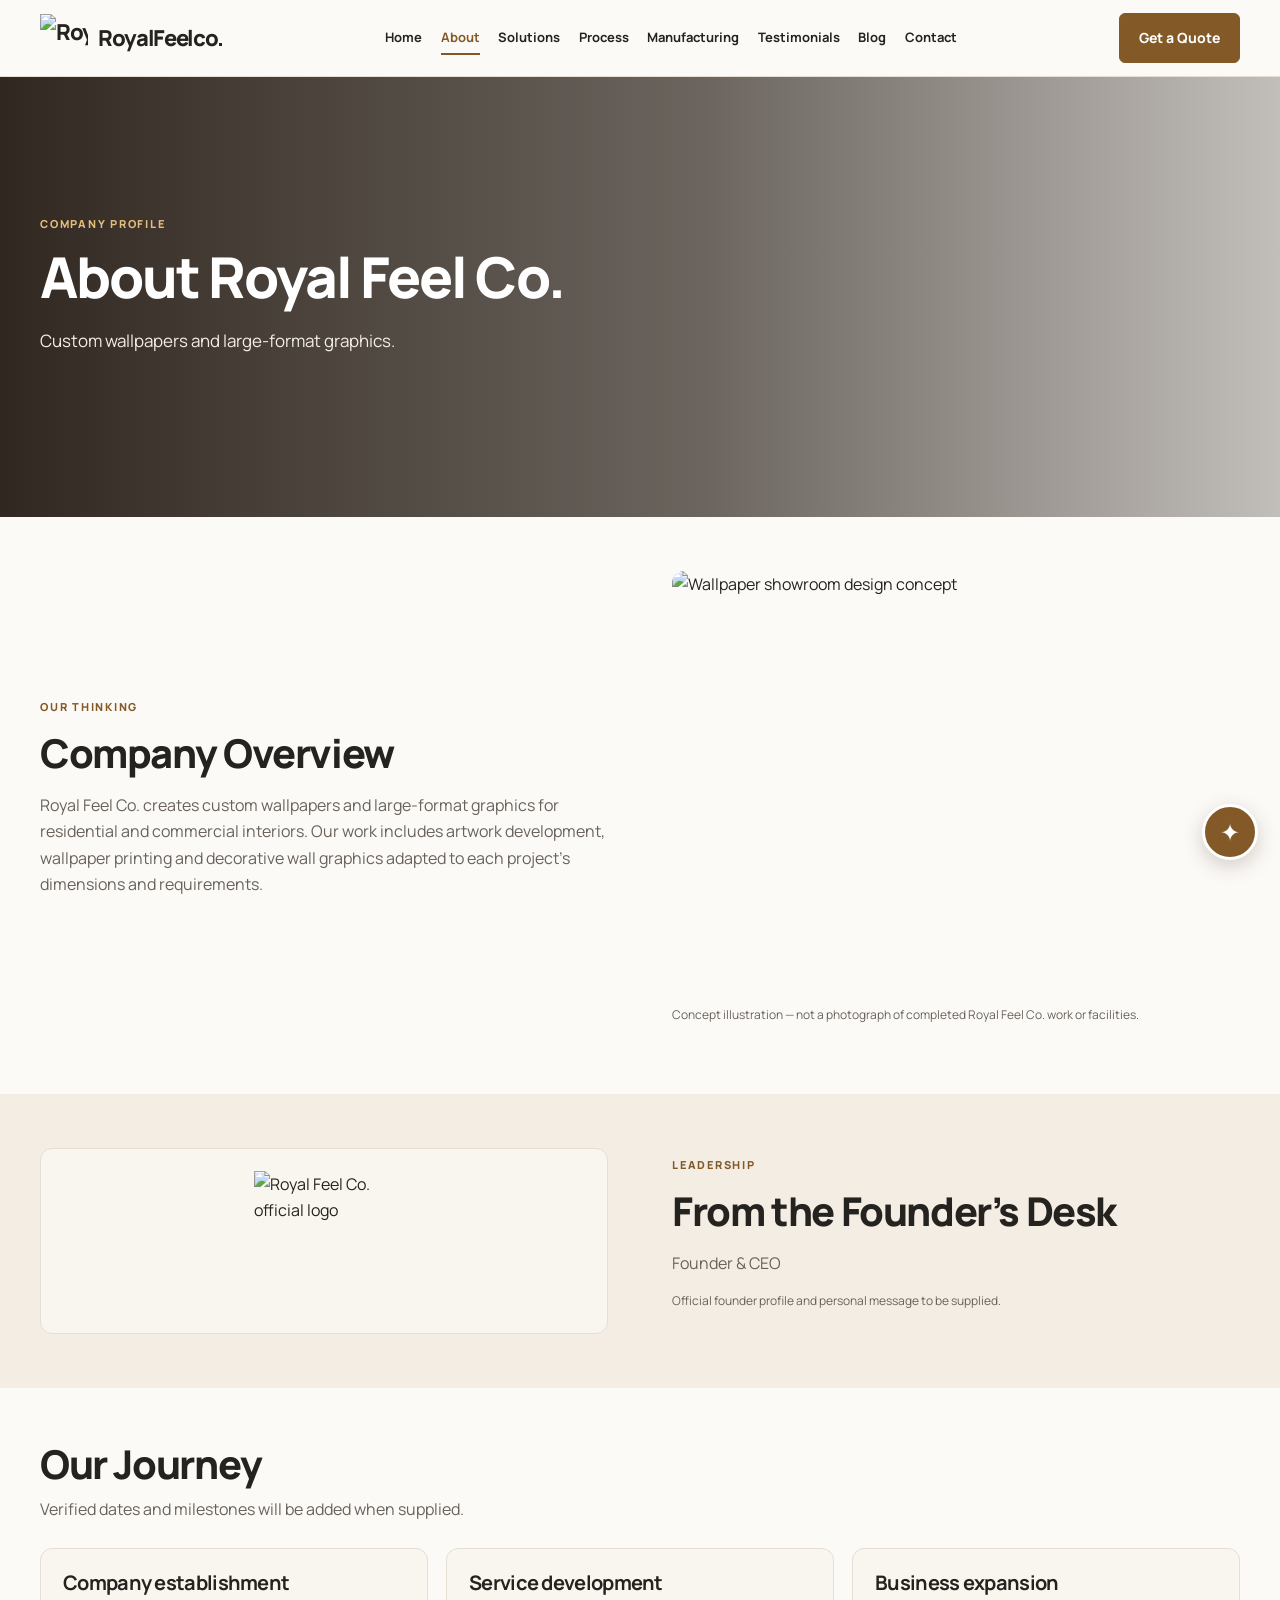
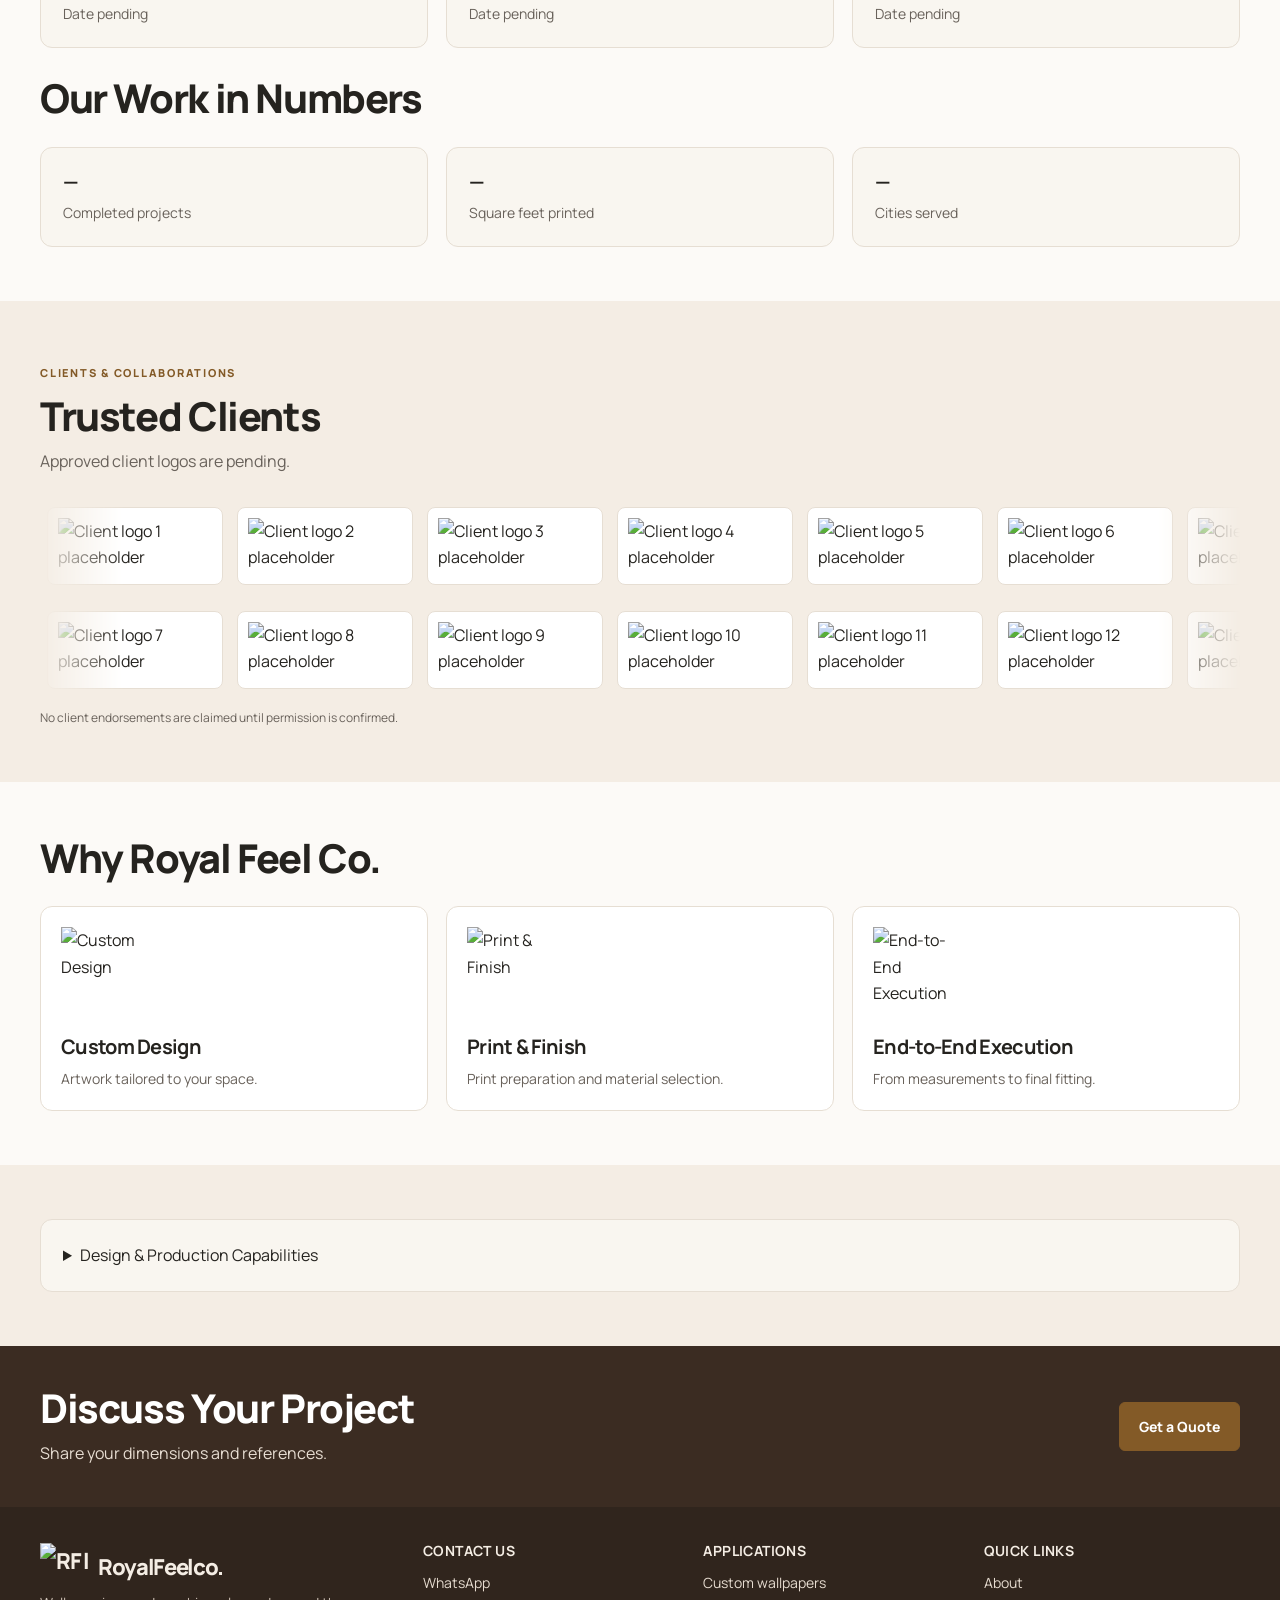
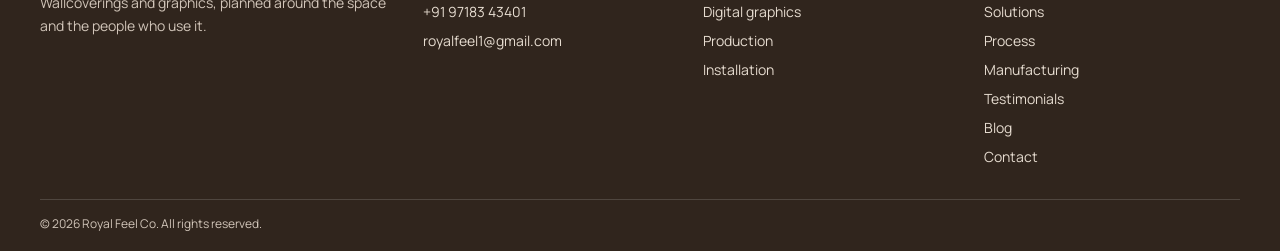
==== commit 61f92d66: "Apply approved Royal Feel Co. native design to about-royalfeelco.html" ====
--- a/about-royalfeelco.html
+++ b/about-royalfeelco.html
@@ -1,452 +1 @@
-<!doctype html><html lang="en"><head><meta charset="utf-8"><meta name="viewport" content="width=device-width,initial-scale=1"><meta name="robots" content="noindex,nofollow"><title>About Royal Feel Co.</title><link rel="icon" href="https://royalfeelco.alwaysdata.net/wp-content/uploads/2026/11/royalfeelco-official-logo-256.png"><link rel="stylesheet" href="https://fonts.googleapis.com/css2?family=Manrope:wght@400;500;600;700;800&display=swap"><link rel="stylesheet" href="assets/base.css"><style>.e-con{position:relative;width:100%;min-width:0;margin-inline-start:auto;margin-inline-end:auto;max-width:100%;}
-.elementor .e-div-block-base{min-width:30px;padding:10px;display:block;}
-.e-con{position:relative;width:100%;min-width:0;}
-.elementor .e-div-block-base{min-width:30px;padding:10px;display:block;}
-.elementor .e-heading-base{margin:0px;}.elementor .e-heading-link-base{all:unset;cursor:pointer;}
-.elementor .e-button-base{text-align:center;padding-block-start:12px;padding-block-end:12px;padding-inline-start:24px;padding-inline-end:24px;border-radius:2px;border-width:0px;background-color:#375EFB;display:inline-block;}
-.e-con{position:relative;width:100%;min-width:0;}
-.elementor .e-accordion-base{padding:0px;display:flex;flex-direction:column;}
-.e-con{position:relative;width:100%;min-width:0;}
-.elementor .e-accordion-item-base{padding:0px;display:block;}
-.e-con{position:relative;width:100%;min-width:0;}
-.elementor .e-accordion-item-header-base{cursor:pointer;padding:10px;display:flex;gap:8px;justify-content:space-between;align-items:center;}
-.e-con{position:relative;width:100%;min-width:0;}
-.elementor .e-accordion-item-title-base{padding:0px;}
-.elementor .e-paragraph-base{margin:0px;}.elementor .e-paragraph-link-base{all:unset;cursor:pointer;}
-.e-con{position:relative;width:100%;min-width:0;}
-.elementor .e-accordion-item-icon-base{width:200px;height:20px;padding:0px;display:inline-flex;flex:0 0 auto;justify-content:flex-end;align-items:center;}
-.elementor .e-svg-base{display:inline-block;}
-.e-con{position:relative;width:100%;min-width:0;}
-.elementor .e-accordion-item-content-base{min-width:30px;padding:10px;display:block;}
-.elementor .e-image-link-base{width:fit-content;all:unset;cursor:pointer;display:inherit;}.elementor .e-image-base{display:block;}
-.e-con{position:relative;width:100%;min-width:0;}
-.elementor .e-grid-base{column-gap:20px;padding:10px;display:grid;row-gap:20px;grid-template-columns:repeat(3, 1fr);grid-template-rows:repeat(2, 1fr);}@media(max-width:767px){.elementor .e-grid-base{grid-template-columns:repeat(1, 1fr);}}
-.e-con{position:relative;width:100%;min-width:0;margin-inline-start:auto;margin-inline-end:auto;max-width:100%;}
-.elementor .e-accordion-base{padding:0px;display:flex;flex-direction:column;}
-.e-65089d87-ce87{width: 100%; position: relative; z-index: 10; padding-block-start: 1rem; padding-block-end: 1rem; padding-inline-start: 2.5rem; padding-inline-end: 2.5rem; border-block-end-width: 1px; background-color: #F8F6F1;
-@media(max-width:767px) { padding-block-start: 0.85rem; padding-block-end: 0.85rem; padding-inline-start: 1.25rem; padding-inline-end: 1.25rem; }
-@media (min-width:768px) and (max-width:1024px) { padding-block-start: 0.9rem; padding-block-end: 0.9rem; padding-inline-start: 1.75rem; padding-inline-end: 1.75rem; }}
-.e-4a1de881-139d{width: 100%; max-width: 1200px; padding: 0px; margin-block-start: 0px; margin-block-end: 0px; margin-inline-start: auto; margin-inline-end: auto; display: flex; flex-direction: row; gap: 1.3rem; flex-wrap: nowrap; justify-content: space-between; align-items: center;
-@media (min-width:768px) and (max-width:1024px) { gap: 0.8rem; flex-wrap: wrap; }}
-.e-3c3cf432-6348{width: auto; font-family: Manrope; font-weight: 800; font-size: 1.55rem; color: #20221F; letter-spacing: -0.06em; line-height: 1.12; flex: 0 0 auto;}
-.e-7970581c-ab19{width: auto; min-width: 0px; padding: 0px; display: flex; flex-direction: row; gap: 0.92rem; flex-wrap: nowrap; flex: 1 1 auto; justify-content: center; align-items: center;
-@media (min-width:768px) and (max-width:1024px) { width: 100%; gap: 0.65rem; flex-wrap: wrap; flex: 1 1 100%; order: 3; }
-@media(max-width:767px) { justify-content: center; }}
-.e-5bda475f-ef00{&:hover { color: #835A27; } width: auto; font-family: Manrope; font-weight: 700; font-size: 0.75rem; color: #38302B; padding-block-start: 0.3rem; padding-block-end: 0.3rem; padding-inline-start: 0.07rem; padding-inline-end: 0.07rem; border-width: 0px; background-color: transparent; display: inline-block;
-@media(max-width:767px) { font-size: 0.74rem; }}
-.e-54c13cd7-f9f9{&:hover { color: #835A27; } width: auto; font-family: Manrope; font-weight: 800; font-size: 0.75rem; color: #835A27; padding-block-start: 0.3rem; padding-block-end: 0.3rem; padding-inline-start: 0.07rem; padding-inline-end: 0.07rem; border-width: 0px; background-color: transparent; display: inline-block;
-@media(max-width:767px) { font-size: 0.74rem; }}
-.e-1aff2eb9-ebaf{&:hover { color: #835A27; } width: auto; font-family: Manrope; font-weight: 700; font-size: 0.75rem; color: #38302B; padding-block-start: 0.3rem; padding-block-end: 0.3rem; padding-inline-start: 0.07rem; padding-inline-end: 0.07rem; border-width: 0px; background-color: transparent; display: inline-block;
-@media(max-width:767px) { font-size: 0.74rem; }}
-.e-45b0640f-2b505a6{&:hover { color: #835A27; } width: auto; font-family: Manrope; font-weight: 700; font-size: 0.75rem; color: #38302B; padding-block-start: 0.3rem; padding-block-end: 0.3rem; padding-inline-start: 0.07rem; padding-inline-end: 0.07rem; border-width: 0px; background-color: transparent; display: inline-block;
-@media(max-width:767px) { font-size: 0.74rem; }}
-.e-6b605a9d-b743{&:hover { color: #835A27; } width: auto; font-family: Manrope; font-weight: 700; font-size: 0.75rem; color: #38302B; padding-block-start: 0.3rem; padding-block-end: 0.3rem; padding-inline-start: 0.07rem; padding-inline-end: 0.07rem; border-width: 0px; background-color: transparent; display: inline-block;
-@media(max-width:767px) { font-size: 0.74rem; }}
-.e-1a4e0559-9a28{&:hover { background-color: #67451F; } width: auto; font-family: Manrope; font-weight: 800; font-size: 0.78rem; color: #FFFFFF; padding-block-start: 0.85rem; padding-block-end: 0.85rem; padding-inline-start: 1.1rem; padding-inline-end: 1.1rem; border-radius: 0.4rem; border-width: 0px; background-color: #835A27; flex: 0 0 auto;
-@media (min-width:768px) and (max-width:1024px) { order: 2; }
-@media(max-width:767px) { font-size: 0.71rem; padding-block-start: 0.7rem; padding-block-end: 0.7rem; padding-inline-start: 0.8rem; padding-inline-end: 0.8rem; }}
-.e-7310a55a-bd6d{width: auto; min-width: 0px; position: relative; z-index: 200; display: none; flex: 0 0 auto;
-@media (min-width:768px) and (max-width:1024px) { display: none; }
-@media(max-width:767px) { display: block; order: 3; }}
-.e-7a209f2-1d5e{width: 100%; position: relative; padding: 0px;}
-.e-3dcc964b-9c8a{padding-block-start: 0.55rem; padding-block-end: 0.55rem; padding-inline-start: 0.7rem; padding-inline-end: 0.7rem; border-radius: 0.45rem; border-width: 1px; border-color: #E5DDD1; border-style: solid; background-color: #F3EFE8; display: flex; flex-direction: row; gap: 0.35rem; justify-content: center; align-items: center;}
-.e-1d94bf37-6f34{padding: 0px;}
-.e-435db64c-e7e3{font-family: Manrope; font-weight: 800; font-size: 0.84rem; color: #20221F;}
-.e-2f602182-ad8e{width: auto; height: auto;}
-.e-15d34b2a-48d3{width: 1.15rem; height: 1.15rem; color: #755627;}
-.e-186266df-d5c2{width: min(310px,calc(100vw - 32px)); position: absolute; inset-block-start: calc(100% + 8px); inset-inline-end: 0px; inset-block-end: auto; inset-inline-start: auto; z-index: 100; padding: 0.4rem; border-radius: 0.7rem; border-width: 1px; border-color: #E5DDD1; border-style: solid; background-color: #FFFFFF; box-shadow: 0px 12px 24px 0px rgba(32,34,31,.12);}
-.e-25f5f42c-49f8{padding: 0.4rem; display: flex; flex-direction: column; gap: 0px;}
-.e-33ba6382-f4ba{&:hover { color: #755627; background-color: #F3EFE8; } width: 100%; font-family: Manrope; font-weight: 700; font-size: 0.88rem; color: #20221F; padding-block-start: 0.65rem; padding-block-end: 0.65rem; padding-inline-start: 0.85rem; padding-inline-end: 0.85rem; border-radius: 0px; border-width: 0px; background-color: transparent; display: block;}
-.e-4e4467be-d89a{&:hover { color: #755627; background-color: #F3EFE8; } width: 100%; font-family: Manrope; font-weight: 700; font-size: 0.88rem; color: #20221F; padding-block-start: 0.65rem; padding-block-end: 0.65rem; padding-inline-start: 0.85rem; padding-inline-end: 0.85rem; border-radius: 0px; border-width: 0px; background-color: transparent; display: block;}
-.e-314b2671-7921{&:hover { color: #755627; background-color: #F3EFE8; } width: 100%; font-family: Manrope; font-weight: 700; font-size: 0.88rem; color: #20221F; padding-block-start: 0.65rem; padding-block-end: 0.65rem; padding-inline-start: 0.85rem; padding-inline-end: 0.85rem; border-radius: 0px; border-width: 0px; background-color: transparent; display: block;}
-.e-4056c6cd-caf81e6{&:hover { color: #755627; background-color: #F3EFE8; } width: 100%; font-family: Manrope; font-weight: 700; font-size: 0.88rem; color: #20221F; padding-block-start: 0.65rem; padding-block-end: 0.65rem; padding-inline-start: 0.85rem; padding-inline-end: 0.85rem; border-radius: 0px; border-width: 0px; background-color: transparent; display: block;}
-.e-49fff2c0-eefd{&:hover { color: #755627; background-color: #F3EFE8; } width: 100%; font-family: Manrope; font-weight: 700; font-size: 0.88rem; color: #20221F; padding-block-start: 0.65rem; padding-block-end: 0.65rem; padding-inline-start: 0.85rem; padding-inline-end: 0.85rem; border-radius: 0px; border-width: 0px; background-color: transparent; display: block;}
-.e-41405fe2-5fbb{width: 44px; height: 44px; min-width: 44px; margin-inline-end: -0.7rem; flex: 0 0 44px; order: -2;
-@media(max-width:767px) { width: 40px; height: 40px; min-width: 40px; margin-inline-end: -0.7rem; flex: 0 0 40px; }}
-.e-1f77f67f-9355{min-height: 0px; padding-block-start: 2.05rem; padding-block-end: 2.05rem; padding-inline-start: 2.5rem; padding-inline-end: 2.5rem; background-color: #30251F;
-@media (min-width:768px) and (max-width:1024px) { padding-block-start: 1.8rem; padding-block-end: 1.8rem; padding-inline-start: 1.75rem; padding-inline-end: 1.75rem; }
-@media(max-width:767px) { min-height: 0px; padding-block-start: 1.45rem; padding-block-end: 1.45rem; padding-inline-start: 1.25rem; padding-inline-end: 1.25rem; }}
-.e-5a499671-3f1b{width: 100%; max-width: 1200px; padding: 0px; margin-block-start: 0px; margin-block-end: 0px; margin-inline-start: auto; margin-inline-end: auto; display: flex; flex-direction: column; gap: 0.65rem; align-items: flex-start;}
-.e-1debce4a-8ca8{max-width: 940px; font-family: Manrope; font-weight: 800; font-size: 2.75rem; color: #FFFFFF; letter-spacing: -0.035em; line-height: 1.14; margin: 0px;
-@media (min-width:768px) and (max-width:1024px) { font-size: 2.35rem; }
-@media(max-width:767px) { font-size: 1.95rem; }}
-.e-4ec241da-afb9{max-width: 760px; font-family: Manrope; font-size: 1.05rem; color: #ECE3DA; line-height: 1.78;}
-.e-394fbea0-d252{padding-block-start: 2.8rem; padding-block-end: 2.8rem; padding-inline-start: 2.5rem; padding-inline-end: 2.5rem; background-color: #FFFFFF; display: block;
-@media(max-width:767px) { padding-block-start: 1.85rem; padding-block-end: 1.85rem; padding-inline-start: 1.25rem; padding-inline-end: 1.25rem; display: block; }
-@media (min-width:768px) and (max-width:1024px) { padding-block-start: 2.55rem; padding-block-end: 2.55rem; padding-inline-start: 1.75rem; padding-inline-end: 1.75rem; display: block; }}
-.e-7624a61b-8a2b{width: 100%; max-width: 1200px; padding: 0px; margin-inline-start: auto; margin-inline-end: auto;}
-.e-3c5b702b-328e{display: flex; flex-direction: column; gap: 0px; align-items: stretch;
-@media (min-width:768px) and (max-width:1024px) { gap: 2rem; }
-@media(max-width:767px) { gap: 1.65rem; grid-template-columns: 1fr; grid-template-rows: repeat(2,auto); }}
-.e-27f96f67-5112{padding: 0px; display: none; flex-direction: column; gap: 0.45rem;
-@media (min-width:768px) and (max-width:1024px) { display: none; }
-@media(max-width:767px) { display: none; }}
-.e-2e411a7e-8f01{width: 100%; aspect-ratio: 4/3; object-fit: cover; border-radius: 0.8rem; display: block;}
-.e-7f24340d-b3f3{font-family: Manrope; font-size: 0.74rem; color: #8F8478; line-height: 1.5;}
-.e-1f40fa79-da41{max-width: 850px; padding: 0px; display: flex; flex-direction: column; gap: 0.75rem; justify-content: center; align-items: flex-start;}
-.e-67ba026c-9653{font-family: Manrope; font-weight: 800; font-size: 0.72rem; color: #835A27; letter-spacing: 0.16em; display: none;
-@media (min-width:768px) and (max-width:1024px) { display: none; }
-@media(max-width:767px) { display: none; }}
-.e-44eba762-94fa{font-family: Manrope; font-weight: 800; font-size: 2.25rem; color: #20221F; letter-spacing: -0.045em; line-height: 1.19;
-@media(max-width:767px) { font-size: 1.85rem; }}
-.e-7be0efce-e390{font-family: Manrope; font-size: 1rem; color: #5A524A; line-height: 1.82;}
-.e-473c3af4-32af{width: auto; font-family: Manrope; font-weight: 800; font-size: 0.85rem; color: #FFFFFF; padding-block-start: 1rem; padding-block-end: 1rem; padding-inline-start: 1.4rem; padding-inline-end: 1.4rem; border-radius: 0.43rem; border-width: 0px; background-color: #835A27; display: none;
-@media (min-width:768px) and (max-width:1024px) { display: none; }
-@media(max-width:767px) { display: none; }}
-.e-7f9a47ff-daa8{padding-block-start: 2.8rem; padding-block-end: 2.8rem; padding-inline-start: 2.5rem; padding-inline-end: 2.5rem; background-color: #F3EFE8; display: none;
-@media(max-width:767px) { padding-block-start: 1.85rem; padding-block-end: 1.85rem; padding-inline-start: 1.25rem; padding-inline-end: 1.25rem; display: none; }
-@media (min-width:768px) and (max-width:1024px) { padding-block-start: 2.55rem; padding-block-end: 2.55rem; padding-inline-start: 1.75rem; padding-inline-end: 1.75rem; display: none; }}
-.e-44d1febf-c2b8{width: 100%; max-width: 1200px; padding: 0px; margin-block-start: 0px; margin-block-end: 0px; margin-inline-start: auto; margin-inline-end: auto;}
-.e-6250f83c-7618{padding: 0px; display: flex; flex-direction: column; gap: 1.4rem;}
-.e-5f867b67-1b0e{font-family: Manrope; font-weight: 800; font-size: 2.5rem; color: #20221F; letter-spacing: -0.05em; line-height: 1.18;
-@media(max-width:767px) { font-size: 1.9rem; }}
-.e-6364ee2d-f87c{display: grid; gap: 1.15rem; grid-template-columns: repeat(3,minmax(0,1fr)); grid-template-rows: auto;
-@media(max-width:767px) { gap: 0.9rem; grid-template-columns: 1fr; grid-template-rows: repeat(3,auto); }}
-.e-b0a5568-c35e{min-height: 0px; padding: 1.25rem; border-radius: 0.7rem; border-width: 1px; border-color: #E7DED3; border-style: solid; background-color: #FFFFFF; display: flex; flex-direction: column; gap: 0.55rem;
-@media(max-width:767px) { min-height: 0px; padding: 1rem; }}
-.e-54ebcfb6-40c31b9{width: 3.1rem; height: 3.1rem; color: #236A9D; padding: 0.65rem; border-radius: 0.85rem; background-color: #E2F1FB; box-shadow: 0px 3px 9px 0px rgba(30,35,40,0.08); display: inline-block;}
-.e-738270-b534{font-family: Manrope; font-weight: 800; font-size: 1.22rem; color: #20221F; letter-spacing: -0.035em; line-height: 1.3;}
-.e-713be48d-2d83{font-family: Manrope; font-size: 0.93rem; color: #62594F; line-height: 1.74;}
-.e-3d4bfb5-268f{min-height: 0px; padding: 1.25rem; border-radius: 0.7rem; border-width: 1px; border-color: #E7DED3; border-style: solid; background-color: #FFFFFF; display: flex; flex-direction: column; gap: 0.55rem;
-@media(max-width:767px) { min-height: 0px; padding: 1rem; }}
-.e-499668bf-cc852c6{width: 3.1rem; height: 3.1rem; color: #18795B; padding: 0.65rem; border-radius: 0.85rem; background-color: #E4F4EB; box-shadow: 0px 3px 9px 0px rgba(30,35,40,0.08); display: inline-block;}
-.e-974fdb2-ada7{font-family: Manrope; font-weight: 800; font-size: 1.22rem; color: #20221F; letter-spacing: -0.035em; line-height: 1.3;}
-.e-1021d01-a6bb{font-family: Manrope; font-size: 0.93rem; color: #62594F; line-height: 1.74;}
-.e-3fa2ead6-3b2c{min-height: 0px; padding: 1.25rem; border-radius: 0.7rem; border-width: 1px; border-color: #E7DED3; border-style: solid; background-color: #FFFFFF; display: flex; flex-direction: column; gap: 0.55rem;
-@media(max-width:767px) { min-height: 0px; padding: 1rem; }}
-.e-7dc2ed03-7b7d899{width: 3.1rem; height: 3.1rem; color: #A65323; padding: 0.65rem; border-radius: 0.85rem; background-color: #FFF0D9; box-shadow: 0px 3px 9px 0px rgba(30,35,40,0.08); display: inline-block;}
-.e-23e1597c-2dc2{font-family: Manrope; font-weight: 800; font-size: 1.22rem; color: #20221F; letter-spacing: -0.035em; line-height: 1.3;}
-.e-29bf5193-ffa2{font-family: Manrope; font-size: 0.93rem; color: #62594F; line-height: 1.74;}
-.e-bfbf623-fb82{padding-block-start: 2.4rem; padding-block-end: 2.4rem; padding-inline-start: 2.5rem; padding-inline-end: 2.5rem; background-color: #493321; display: none;
-@media(max-width:767px) { padding-block-start: 1.65rem; padding-block-end: 1.65rem; padding-inline-start: 1.25rem; padding-inline-end: 1.25rem; display: none; }
-@media (min-width:768px) and (max-width:1024px) { padding-block-start: 2.15rem; padding-block-end: 2.15rem; padding-inline-start: 1.75rem; padding-inline-end: 1.75rem; display: none; }}
-.e-354277b-2c93{width: 100%; max-width: 1200px; padding: 0px; margin-block-start: 0px; margin-block-end: 0px; margin-inline-start: auto; margin-inline-end: auto; display: flex; flex-direction: column; gap: 1.25rem; align-items: flex-start;}
-.e-33197e73-1289{font-family: Manrope; font-weight: 800; font-size: 2.6rem; color: #FFFFFF; letter-spacing: -0.04em; line-height: 1.17;
-@media(max-width:767px) { font-size: 1.95rem; }}
-.e-639d67d1-fd18{max-width: 700px; font-family: Manrope; font-size: 0.95rem; color: #EAE1D7; line-height: 1.7;}
-.e-5b3c475d-2d69{width: auto; font-family: Manrope; font-weight: 800; font-size: 0.88rem; color: #2D251C; padding-block-start: 1rem; padding-block-end: 1rem; padding-inline-start: 1.5rem; padding-inline-end: 1.5rem; border-radius: 0.45rem; border-width: 0px; background-color: #F8F6F1;}
-.e-69f16e9b-a235{width: 165px; min-width: 0px; position: fixed; inset-inline-end: 1.25rem; inset-block-end: 6.3rem; z-index: 2100; padding: 0px; margin: 0px; display: flex; flex-direction: column;
-@media(max-width:767px) { width: 150px; inset-inline-end: 1rem; inset-block-end: 6.1rem; }}
-.e-3ef6b740-67b4{width: 100%; position: relative; padding: 0px;}
-.e-3365a1c1-7f51{&:hover { background-color: #6E4D24; } &:active { transform: scale3d(0.975, 0.975, 1); } cursor: pointer; padding-block-start: 0.85rem; padding-block-end: 0.85rem; padding-inline-start: 1.05rem; padding-inline-end: 1.05rem; border-radius: 999px; border-width: 1px; border-color: #B99562; border-style: solid; background-color: #835A27; box-shadow: 0px 8px 24px 0px rgba(38,25,12,.18); display: flex; flex-direction: row-reverse; gap: 0.58rem; justify-content: center; align-items: center;}
-.e-e15698-c0e8{width: auto; padding: 0px;}
-.e-2e3a9ddd-bddc{font-family: Manrope; font-weight: 800; font-size: 0.86rem; color: #FFFFFF; letter-spacing: 0.01em;}
-.e-6e858600-c591{width: auto; height: auto; flex: 0 0 auto;}
-.e-9004259-5ece{width: 1.2rem; height: 1.2rem; color: #FFFFFF;}
-.e-7623bf7f-47fd{width: 320px; max-width: calc(100vw - 28px); position: absolute; inset-inline-end: 0px; inset-block-end: calc(100% + 12px); z-index: 1; padding: 1.2rem; border-radius: 1rem; border-width: 1px; border-color: #E9DFD1; border-style: solid; background-color: #F8F6F1; box-shadow: 0px 18px 48px 0px rgba(37,25,16,.18); display: flex; flex-direction: column; gap: 0.65rem;}
-.e-245ce988-5802{font-family: Manrope; font-weight: 800; font-size: 0.74rem; color: #835A27; letter-spacing: 0.14em;}
-.e-68d728d4-78db{font-family: Manrope; font-weight: 800; font-size: 1.1rem; color: #20221F;}
-.e-333672f7-c7d7{padding: 0px; display: flex; flex-direction: column; gap: 0.6rem;}
-.e-65428331-5f9b{&:hover { border-color: #B99868; background-color: #F8F6F1; } &:active { transform: scale3d(0.985, 0.985, 1); } text-decoration: none; padding-block-start: 0.72rem; padding-block-end: 0.72rem; padding-inline-start: 0.75rem; padding-inline-end: 0.75rem; border-radius: 0.6rem; border-width: 1px; border-color: #E9E1D7; border-style: solid; background-color: #FFFFFF; display: flex; flex-direction: row; gap: 0.85rem; align-items: center;}
-.e-3abf4002-254d{width: 1.35rem; height: 1.35rem; color: #835A27; flex: 0 0 auto;}
-.e-30dfe8fe-735f{padding: 0px; display: flex; flex-direction: column; gap: 0.12rem;}
-.e-6ad2ab5e-e386{font-family: Manrope; font-weight: 800; font-size: 0.91rem; color: #20221F; line-height: 1.25;}
-.e-5a042c48-fcd8{font-family: Manrope; font-size: 0.77rem; color: #60594F; line-height: 1.5;}
-.e-30902bdc-c645{&:hover { border-color: #B99868; background-color: #F8F6F1; } &:active { transform: scale3d(0.985, 0.985, 1); } text-decoration: none; padding-block-start: 0.72rem; padding-block-end: 0.72rem; padding-inline-start: 0.75rem; padding-inline-end: 0.75rem; border-radius: 0.6rem; border-width: 1px; border-color: #E9E1D7; border-style: solid; background-color: #FFFFFF; display: flex; flex-direction: row; gap: 0.85rem; align-items: center;}
-.e-7f967c34-3bbc{width: 1.35rem; height: 1.35rem; color: #835A27; flex: 0 0 auto;}
-.e-65429760-27d3{padding: 0px; display: flex; flex-direction: column; gap: 0.12rem;}
-.e-382038c1-d62b{font-family: Manrope; font-weight: 800; font-size: 0.91rem; color: #20221F; line-height: 1.25;}
-.e-7b0c5d5d-5670{font-family: Manrope; font-size: 0.77rem; color: #60594F; line-height: 1.5;}
-.e-4945cc49-de91{&:hover { border-color: #B99868; background-color: #F8F6F1; } &:active { transform: scale3d(0.985, 0.985, 1); } text-decoration: none; padding-block-start: 0.72rem; padding-block-end: 0.72rem; padding-inline-start: 0.75rem; padding-inline-end: 0.75rem; border-radius: 0.6rem; border-width: 1px; border-color: #E9E1D7; border-style: solid; background-color: #FFFFFF; display: flex; flex-direction: row; gap: 0.85rem; align-items: center;}
-.e-611ec4e8-f6f1{width: 1.35rem; height: 1.35rem; color: #835A27; flex: 0 0 auto;}
-.e-529c8f0d-da0a{padding: 0px; display: flex; flex-direction: column; gap: 0.12rem;}
-.e-1aa180fc-6dd6{font-family: Manrope; font-weight: 800; font-size: 0.91rem; color: #20221F; line-height: 1.25;}
-.e-1b8ead1c-6e2c{font-family: Manrope; font-size: 0.77rem; color: #60594F; line-height: 1.5;}
-.e-2d15e087-5c26{padding-block-start: 2.7rem; padding-block-end: 2.7rem; padding-inline-start: 2.5rem; padding-inline-end: 2.5rem; background-color: #201E1C;
-@media(max-width:767px) { padding-block-start: 2rem; padding-block-end: 2rem; padding-inline-start: 1.25rem; padding-inline-end: 1.25rem; }
-@media (min-width:768px) and (max-width:1024px) { padding-block-start: 2.4rem; padding-block-end: 2.4rem; padding-inline-start: 1.75rem; padding-inline-end: 1.75rem; }}
-.e-2541585d-fca7{width: 100%; max-width: 1200px; padding: 0px; margin-block-start: 0px; margin-block-end: 0px; margin-inline-start: auto; margin-inline-end: auto; display: flex; flex-direction: column; gap: 1.9rem;}
-.e-5b6ad3af-42fc{padding: 0px; display: flex; flex-direction: column; gap: 0.55rem;}
-.e-5d413a68-1d4f{font-family: Manrope; font-weight: 800; font-size: 1.55rem; color: #FFFFFF; letter-spacing: -0.055em; line-height: 1.2;}
-.e-3e1b72dc-f165{max-width: 460px; font-family: Manrope; font-size: 0.82rem; color: #DDD4CC; line-height: 1.65;}
-.e-7202339a-ef95{width: 58px; height: 54px; max-width: 58px; margin-block-end: 0.2rem; order: -1;}
-.e-4280f74d-903b{min-width: 0px; padding-block-start: 2rem; padding-block-end: 0px; padding-inline-start: 0px; padding-inline-end: 0px; display: grid; gap: 2.6rem; grid-template-columns: repeat(3,minmax(0,1fr)); grid-template-rows: auto;
-@media (min-width:768px) and (max-width:1024px) { gap: 2rem; grid-template-columns: repeat(2,minmax(0,1fr)); grid-template-rows: auto auto; }
-@media(max-width:767px) { padding-block-start: 1.5rem; gap: 2rem; grid-template-columns: minmax(0,1fr); grid-template-rows: auto auto auto; }}
-.e-d145747-834f{min-width: 0px; padding: 0px; display: flex; flex-direction: column; gap: 0.85rem; align-items: flex-start;}
-.e-2dbd184f-4e79{font-family: Manrope; font-weight: 800; font-size: 1.03rem; color: #FFFFFF; letter-spacing: 0.02em; line-height: 1.25;}
-.e-5fac6803-40a1{min-width: 0px; padding: 0px; display: flex; flex-direction: column; gap: 0.2rem;}
-.e-2294c7a3-dc56{font-family: Manrope; font-weight: 800; font-size: 0.85rem; color: #FFFFFF; line-height: 1.35;}
-.e-18617d0a-33fa{&:hover { color: #FFFFFF; text-decoration: underline; } width: auto; max-width: 100%; font-family: Manrope; font-weight: 500; font-size: 0.86rem; color: #EAE2DA; line-height: 1.6; padding: 0px; border-width: 0px; background-color: transparent; display: block;}
-.e-571fee2f-55d4{min-width: 0px; padding: 0px; display: flex; flex-direction: column; gap: 0.2rem;}
-.e-50613b18-e801{font-family: Manrope; font-weight: 800; font-size: 0.85rem; color: #FFFFFF; line-height: 1.35;}
-.e-651c3a1d-95db{&:hover { color: #FFFFFF; text-decoration: underline; } width: auto; max-width: 100%; font-family: Manrope; font-weight: 500; font-size: 0.86rem; color: #EAE2DA; line-height: 1.6; padding: 0px; border-width: 0px; background-color: transparent; display: block;}
-.e-4d4c3bb5-6f57{min-width: 0px; padding: 0px; display: flex; flex-direction: column; gap: 0.2rem;}
-.e-2675013-a45c{font-family: Manrope; font-weight: 800; font-size: 0.85rem; color: #FFFFFF; line-height: 1.35;}
-.e-2f00a10a-4a31{&:hover { color: #FFFFFF; text-decoration: underline; } width: auto; max-width: 100%; font-family: Manrope; font-weight: 500; font-size: 0.86rem; color: #EAE2DA; line-height: 1.6; padding: 0px; border-width: 0px; background-color: transparent; display: block;}
-.e-7f4200f5-f92a{min-width: 0px; padding: 0px; display: flex; flex-direction: column; gap: 0.85rem; align-items: flex-start;}
-.e-5b30def2-2c19{font-family: Manrope; font-weight: 800; font-size: 1.03rem; color: #FFFFFF; letter-spacing: 0.02em; line-height: 1.25;}
-.e-3da7831c-e6d3{font-family: Manrope; font-size: 0.86rem; color: #EAE2DA; line-height: 1.55;}
-.e-c118349-cd2e{font-family: Manrope; font-size: 0.86rem; color: #EAE2DA; line-height: 1.55;}
-.e-1d1076fa-2994{font-family: Manrope; font-size: 0.86rem; color: #EAE2DA; line-height: 1.55;}
-.e-3d495edb-fce0{min-width: 0px; padding: 0px; display: flex; flex-direction: column; gap: 0.85rem; align-items: flex-start;
-@media (min-width:768px) and (max-width:1024px) { grid-column: 1 / -1; }
-@media(max-width:767px) { grid-column: auto; }}
-.e-5f54889c-7848{font-family: Manrope; font-weight: 800; font-size: 1.03rem; color: #FFFFFF; letter-spacing: 0.02em; line-height: 1.25;}
-.e-29f30e9a-ae00{&:hover { color: #FFFFFF; text-decoration: underline; } width: auto; max-width: 100%; font-family: Manrope; font-weight: 500; font-size: 0.86rem; color: #EAE2DA; line-height: 1.6; padding: 0px; border-width: 0px; background-color: transparent; display: block;}
-.e-39be979b-c2d2{&:hover { color: #FFFFFF; text-decoration: underline; } width: auto; max-width: 100%; font-family: Manrope; font-weight: 500; font-size: 0.86rem; color: #EAE2DA; line-height: 1.6; padding: 0px; border-width: 0px; background-color: transparent; display: block;}
-.e-1bfaa822-31cb{&:hover { color: #FFFFFF; text-decoration: underline; } width: auto; max-width: 100%; font-family: Manrope; font-weight: 500; font-size: 0.86rem; color: #EAE2DA; line-height: 1.6; padding: 0px; border-width: 0px; background-color: transparent; display: block;}
-.e-f03ce8b-33c717b{&:hover { color: #FFFFFF; text-decoration: underline; } width: auto; max-width: 100%; font-family: Manrope; font-weight: 500; font-size: 0.86rem; color: #EAE2DA; line-height: 1.6; padding: 0px; border-width: 0px; background-color: transparent; display: block;}
-.e-3da764e6-adfc{&:hover { color: #FFFFFF; text-decoration: underline; } width: auto; max-width: 100%; font-family: Manrope; font-weight: 500; font-size: 0.86rem; color: #EAE2DA; line-height: 1.6; padding: 0px; border-width: 0px; background-color: transparent; display: block;}
-.e-244a0a79-620f{font-family: Manrope; font-size: 0.75rem; color: #CFC1B3; line-height: 1.5; padding-block-start: 1rem;}</style><link rel="stylesheet" href="assets/custom.css"></head><body id="top">		<div data-elementor-type="wp-page" data-elementor-id="117" class="elementor elementor-117">
-				<header class="elementor-element elementor-element-117c3f91 e-con e-atomic-element e-div-block-base e-default-header e-65089d87-ce87 " data-id="117c3f91" data-element_type="e-div-block" data-e-type="e-div-block" data-interaction-id="117c3f91">
-    <div class="elementor-element elementor-element-12b2c2ba e-con e-atomic-element e-div-block-base e-default-div e-4a1de881-139d " data-id="12b2c2ba" data-element_type="e-div-block" data-e-type="e-div-block" data-interaction-id="12b2c2ba">
-    			<span data-interaction-id="43b0aea9" class="e-3c3cf432-6348 e-heading-base e-default-span"><a href="index.html" target="_self" class="e-heading-link-base e-default-a">
-		RoyalFeelco.
-	</a></span>
-		<div class="elementor-element elementor-element-4ee3aa7e e-con e-atomic-element e-div-block-base e-default-div e-7970581c-ab19 " data-id="4ee3aa7e" data-element_type="e-div-block" data-e-type="e-div-block" data-interaction-id="4ee3aa7e">
-    			<a href="index.html" target="_self" class="e-5bda475f-ef00 e-button-base e-default-a" data-interaction-id="40e4acc3">
-	Home
-</a>
-					<a href="about-royalfeelco.html" target="_self" class="e-54c13cd7-f9f9 e-button-base e-default-a" data-interaction-id="79a808d3">
-	About
-</a>
-					<a href="wallcoverings-graphics-solutions.html" target="_self" class="e-1aff2eb9-ebaf e-button-base e-default-a" data-interaction-id="53950b0d">
-	Solutions
-</a>
-					<a href="what-they-say.html" target="_self" class="e-45b0640f-2b505a6 e-button-base e-default-a" data-interaction-id="45b0640f">
-	What They Say
-</a>
-					<a href="contact-royalfeelco.html" target="_self" class="e-6b605a9d-b743 e-button-base e-default-a" data-interaction-id="58f8b53d">
-	Contact
-</a>
-		
-</div>
-			<a href="contact-royalfeelco.html" target="_self" class="e-1a4e0559-9a28 e-button-base e-default-a" data-interaction-id="26360791">
-	Get a Quote
-</a>
-		<div class="elementor-element elementor-element-4e04926d e-con e-atomic-element e-accordion-base  e-7310a55a-bd6d " style="--e-accordion-icon-rotation: 0deg;" data-id="4e04926d" data-element_type="e-accordion" data-e-type="e-accordion" data-interaction-id="4e04926d">
-    <details class="elementor-element elementor-element-75d16e4b e-con e-atomic-element e-accordion-item-base  e-7a209f2-1d5e " data-id="75d16e4b" data-element_type="e-accordion-item" data-e-type="e-accordion-item" data-interaction-id="75d16e4b"  name="4e04926d">
-    <summary class="elementor-element elementor-element-36db2df8 e-con e-atomic-element e-accordion-item-header-base  e-3dcc964b-9c8a " data-id="36db2df8" data-element_type="e-accordion-item-header" data-e-type="e-accordion-item-header" data-interaction-id="36db2df8">
-    <span class="elementor-element elementor-element-1f82647a e-con e-atomic-element e-accordion-item-title-base  e-1d94bf37-6f34 " data-id="1f82647a" data-element_type="e-accordion-item-title" data-e-type="e-accordion-item-title" data-interaction-id="1f82647a">
-    			<span class="e-435db64c-e7e3 e-paragraph-base e-default-span" data-interaction-id="691ede">Menu</span>
-		
-</span>
-<div class="elementor-element elementor-element-260de404 e-con e-atomic-element e-accordion-item-icon-base  e-2f602182-ad8e " data-id="260de404" data-element_type="e-accordion-item-icon" data-e-type="e-accordion-item-icon" data-interaction-id="260de404" aria-hidden="true">
-    			<div class="e-15d34b2a-48d3 e-svg-base e-default-div" data-interaction-id="661e339a"><svg xmlns="http://www.w3.org/2000/svg" fill="currentColor" style="width: 100%; height: 100%; overflow: visible;" viewBox="0 0 448 512" aria-hidden="true"><path d="M0 96C0 78.3 14.3 64 32 64l384 0c17.7 0 32 14.3 32 32s-14.3 32-32 32L32 128C14.3 128 0 113.7 0 96zM0 256c0-17.7 14.3-32 32-32l384 0c17.7 0 32 14.3 32 32s-14.3 32-32 32L32 288c-17.7 0-32-14.3-32-32zM448 416c0 17.7-14.3 32-32 32L32 448c-17.7 0-32-14.3-32-32s14.3-32 32-32l384 0c17.7 0 32 14.3 32 32z"></path></svg></div>
-		
-</div>
-
-</summary>
-<div class="elementor-element elementor-element-463dbb25 e-con e-atomic-element e-accordion-item-content-base  e-186266df-d5c2 " data-id="463dbb25" data-element_type="e-accordion-item-content" data-e-type="e-accordion-item-content" data-interaction-id="463dbb25">
-    <nav class="elementor-element elementor-element-5a5912cc e-con e-atomic-element e-div-block-base e-default-nav e-25f5f42c-49f8 " data-id="5a5912cc" data-element_type="e-div-block" data-e-type="e-div-block" data-interaction-id="5a5912cc">
-    			<a href="index.html" target="_self" class="e-33ba6382-f4ba e-button-base e-default-a" data-interaction-id="4598bca3">
-	Home
-</a>
-					<a href="about-royalfeelco.html" target="_self" class="e-4e4467be-d89a e-button-base e-default-a" data-interaction-id="428faf1e">
-	About
-</a>
-					<a href="wallcoverings-graphics-solutions.html" target="_self" class="e-314b2671-7921 e-button-base e-default-a" data-interaction-id="7d21edb6">
-	Solutions
-</a>
-					<a href="what-they-say.html" target="_self" class="e-4056c6cd-caf81e6 e-button-base e-default-a" data-interaction-id="4056c6cd">
-	What They Say
-</a>
-					<a href="contact-royalfeelco.html" target="_self" class="e-49fff2c0-eefd e-button-base e-default-a" data-interaction-id="5c59710b">
-	Contact
-</a>
-		
-</nav>
-
-</div>
-
-</details>
-
-</div>
-			<a href="index.html" target="_self" class="e-image-link-base e-default-a" data-interaction-id="5c0e094c"
-	><img fetchpriority="high" decoding="async" class="e-image-base e-default-img e-41405fe2-5fbb" id="195" src="https://royalfeelco.alwaysdata.net/wp-content/uploads/2026/11/royalfeelco-official-logo-256.png" width="256" height="256" srcset="https://royalfeelco.alwaysdata.net/wp-content/uploads/2026/11/royalfeelco-official-logo-256.png 256w, https://royalfeelco.alwaysdata.net/wp-content/uploads/2026/11/royalfeelco-official-logo-256-150x150.png 150w" alt="RoyalFeelco RF monogram with orange, green and blue orbit"/>	</a>		
-</div>
-
-</header>
-<section class="elementor-element elementor-element-1f74608d e-con e-atomic-element e-div-block-base e-default-section e-1f77f67f-9355 " data-id="1f74608d" data-element_type="e-div-block" data-e-type="e-div-block" data-interaction-id="1f74608d">
-    <div class="elementor-element elementor-element-2c678773 e-con e-atomic-element e-div-block-base e-default-div e-5a499671-3f1b " data-id="2c678773" data-element_type="e-div-block" data-e-type="e-div-block" data-interaction-id="2c678773">
-    			<h1 data-interaction-id="5954711c" class="e-1debce4a-8ca8 e-heading-base e-default-h1">About Royal Feel Co.</h1>
-					<p class="e-4ec241da-afb9 e-paragraph-base e-default-p" data-interaction-id="669b7511">Custom wallpapers and large-format graphics.</p>
-		
-</div>
-
-</section>
-<section class="elementor-element elementor-element-31ec7c63 e-con e-atomic-element e-div-block-base e-default-section e-394fbea0-d252 " data-id="31ec7c63" data-element_type="e-div-block" data-e-type="e-div-block" data-interaction-id="31ec7c63">
-    <div class="elementor-element elementor-element-779b0098 e-con e-atomic-element e-div-block-base e-default-div e-7624a61b-8a2b " data-id="779b0098" data-element_type="e-div-block" data-e-type="e-div-block" data-interaction-id="779b0098">
-    <div class="elementor-element elementor-element-4d8bf210 e-con e-atomic-element e-grid-base e-default-div e-3c5b702b-328e " data-id="4d8bf210" data-element_type="e-grid" data-e-type="e-grid" data-interaction-id="4d8bf210">
-    <div class="elementor-element elementor-element-5d474767 e-con e-atomic-element e-div-block-base e-default-div e-27f96f67-5112 " data-id="5d474767" data-element_type="e-div-block" data-e-type="e-div-block" data-interaction-id="5d474767">
-    			<img decoding="async" class="e-image-base e-default-img e-2e411a7e-8f01" data-interaction-id="5797211b" id="64" src="https://royalfeelco.alwaysdata.net/wp-content/uploads/2026/11/02-about-who-we-are-design-studio.webp" width="1448" height="1086" srcset="https://royalfeelco.alwaysdata.net/wp-content/uploads/2026/11/02-about-who-we-are-design-studio.webp 1448w, https://royalfeelco.alwaysdata.net/wp-content/uploads/2026/11/02-about-who-we-are-design-studio-300x225.webp 300w, https://royalfeelco.alwaysdata.net/wp-content/uploads/2026/11/02-about-who-we-are-design-studio-1024x768.webp 1024w, https://royalfeelco.alwaysdata.net/wp-content/uploads/2026/11/02-about-who-we-are-design-studio-768x576.webp 768w" alt="A warmly lit interior design and wallpaper showroom featuring a floor-to-ceiling accent wall mural of golden-beige lotus blooms and dark green lily pads on a textured cream background. On the left, backlit wooden shelves display framed botanical artwork, textured sample boards, and hanging rolls of patterned wallpaper beneath a trailing green plant. In the center sits a large oval beige marble table with a fluted brass base, surrounded by six curved beige fabric chairs, topped with an open sample catalog, swatch cards, a brass bowl, and a glass vase of white flowers under two glowing brass ring pendant lights."/>					<p class="e-7f24340d-b3f3 e-paragraph-base e-default-p" data-interaction-id="4a59dcaf">Concept illustration — not a photograph of completed RoyalFeelco work.</p>
-		
-</div>
-<div class="elementor-element elementor-element-5df84547 e-con e-atomic-element e-div-block-base e-default-div e-1f40fa79-da41 " data-id="5df84547" data-element_type="e-div-block" data-e-type="e-div-block" data-interaction-id="5df84547">
-    			<p class="e-67ba026c-9653 e-paragraph-base e-default-p" data-interaction-id="7a095e54">OUR THINKING</p>
-					<h2 data-interaction-id="10131316" class="e-44eba762-94fa e-heading-base e-default-h2">Company Overview</h2>
-					<p class="e-7be0efce-e390 e-paragraph-base e-default-p" data-interaction-id="3d6c190a">Royal Feel Co. creates custom wallpapers and large-format graphics for residential and commercial interiors. Our work includes artwork development, wallpaper printing and decorative wall graphics adapted to each project's dimensions and requirements.</p>
-					<a href="our-process.html" target="_self" class="e-473c3af4-32af e-button-base e-default-a" data-interaction-id="4269ca6f">
-	Explore Our Process  ↗
-</a>
-		
-</div>
-
-</div>
-
-</div>
-
-</section>
-<section class="elementor-element elementor-element-1dffd066 e-con e-atomic-element e-div-block-base e-default-section e-7f9a47ff-daa8 " data-id="1dffd066" data-element_type="e-div-block" data-e-type="e-div-block" data-interaction-id="1dffd066">
-    <div class="elementor-element elementor-element-6b57e6df e-con e-atomic-element e-div-block-base e-default-div e-44d1febf-c2b8 " data-id="6b57e6df" data-element_type="e-div-block" data-e-type="e-div-block" data-interaction-id="6b57e6df">
-    <div class="elementor-element elementor-element-4d9f7f48 e-con e-atomic-element e-div-block-base e-default-div e-6250f83c-7618 " data-id="4d9f7f48" data-element_type="e-div-block" data-e-type="e-div-block" data-interaction-id="4d9f7f48">
-    			<h2 data-interaction-id="5e925168" class="e-5f867b67-1b0e e-heading-base e-default-h2">Design &amp; Production Capabilities</h2>
-		<div class="elementor-element elementor-element-2f02323a e-con e-atomic-element e-grid-base e-default-div e-6364ee2d-f87c " data-id="2f02323a" data-element_type="e-grid" data-e-type="e-grid" data-interaction-id="2f02323a">
-    <div class="elementor-element elementor-element-b624782 e-con e-atomic-element e-div-block-base e-default-div e-b0a5568-c35e " data-id="b624782" data-element_type="e-div-block" data-e-type="e-div-block" data-interaction-id="b624782">
-    			<div class="e-54ebcfb6-40c31b9 e-svg-base e-default-div" data-interaction-id="54ebcfb6"><svg xmlns="http://www.w3.org/2000/svg" fill="currentColor" style="width: 100%; height: 100%; overflow: visible;" viewBox="0 0 448 512" aria-hidden="true"><path d="M1 441.7C5.5 463.5 24.8 480 48 480l352 0c26.5 0 48-21.5 48-48l0-96c0-26.5-21.5-48-48-48l-48 0 0 72c0 13.3-10.7 24-24 24s-24-10.7-24-24l0-72-64 0 0 72c0 13.3-10.7 24-24 24s-24-10.7-24-24l0-72-72 0c-13.3 0-24-10.7-24-24s10.7-24 24-24l72 0 0-64-72 0c-13.3 0-24-10.7-24-24s10.7-24 24-24l72 0 0-48c0-26.5-21.5-48-48-48L48 32C21.5 32 0 53.5 0 80L0 432c0 3.3 .3 6.6 1 9.7z"></path></svg></div>
-					<h3 data-interaction-id="376d37c9" class="e-738270-b534 e-heading-base e-default-h3">Artwork at Scale</h3>
-					<p class="e-713be48d-2d83 e-paragraph-base e-default-p" data-interaction-id="670fcb51">Check resolution and panel dimensions.</p>
-		
-</div>
-<div class="elementor-element elementor-element-72fd2f7f e-con e-atomic-element e-div-block-base e-default-div e-3d4bfb5-268f " data-id="72fd2f7f" data-element_type="e-div-block" data-e-type="e-div-block" data-interaction-id="72fd2f7f">
-    			<div class="e-499668bf-cc852c6 e-svg-base e-default-div" data-interaction-id="499668bf"><svg xmlns="http://www.w3.org/2000/svg" fill="currentColor" style="width: 100%; height: 100%; overflow: visible;" viewBox="0 0 512 512" aria-hidden="true"><path d="M232.5 5.2c14.9-6.9 32.1-6.9 47 0l218.6 101c8.5 3.9 13.9 12.4 13.9 21.8s-5.4 17.9-13.9 21.8l-218.6 101c-14.9 6.9-32.1 6.9-47 0L13.9 149.8C5.4 145.8 0 137.3 0 128s5.4-17.9 13.9-21.8L232.5 5.2zM48.1 218.4l164.3 75.9c27.7 12.8 59.6 12.8 87.3 0l164.3-75.9 34.1 15.8c8.5 3.9 13.9 12.4 13.9 21.8s-5.4 17.9-13.9 21.8l-218.6 101c-14.9 6.9-32.1 6.9-47 0L13.9 277.8C5.4 273.8 0 265.3 0 256s5.4-17.9 13.9-21.8l34.1-15.8zM13.9 362.2l34.1-15.8 164.3 75.9c27.7 12.8 59.6 12.8 87.3 0l164.3-75.9 34.1 15.8c8.5 3.9 13.9 12.4 13.9 21.8s-5.4 17.9-13.9 21.8l-218.6 101c-14.9 6.9-32.1 6.9-47 0L13.9 405.8C5.4 401.8 0 393.3 0 384s5.4-17.9 13.9-21.8z"></path></svg></div>
-					<h3 data-interaction-id="19bee894" class="e-974fdb2-ada7 e-heading-base e-default-h3">Materials &amp; Finishes</h3>
-					<p class="e-1021d01-a6bb e-paragraph-base e-default-p" data-interaction-id="744c8a57">Choose materials and suitable finishes.</p>
-		
-</div>
-<div class="elementor-element elementor-element-4acf7aa2 e-con e-atomic-element e-div-block-base e-default-div e-3fa2ead6-3b2c " data-id="4acf7aa2" data-element_type="e-div-block" data-e-type="e-div-block" data-interaction-id="4acf7aa2">
-    			<div class="e-7dc2ed03-7b7d899 e-svg-base e-default-div" data-interaction-id="7dc2ed03"><svg xmlns="http://www.w3.org/2000/svg" fill="currentColor" style="width: 100%; height: 100%; overflow: visible;" viewBox="0 0 512 512" aria-hidden="true"><path d="M64 64C64 28.7 92.7 0 128 0L341.5 0c17 0 33.3 6.7 45.3 18.7l42.5 42.5c12 12 18.7 28.3 18.7 45.3l0 37.5-384 0 0-80zM0 256c0-35.3 28.7-64 64-64l384 0c35.3 0 64 28.7 64 64l0 96c0 17.7-14.3 32-32 32l-32 0 0 64c0 35.3-28.7 64-64 64l-256 0c-35.3 0-64-28.7-64-64l0-64-32 0c-17.7 0-32-14.3-32-32l0-96zM128 416l0 32 256 0 0-96-256 0 0 64zM456 272a24 24 0 1 0 -48 0 24 24 0 1 0 48 0z"></path></svg></div>
-					<h3 data-interaction-id="3a860bce" class="e-23e1597c-2dc2 e-heading-base e-default-h3">Production &amp; Site Preparation</h3>
-					<p class="e-29bf5193-ffa2 e-paragraph-base e-default-p" data-interaction-id="6c8089f7">Coordinate printing and site preparation.</p>
-		
-</div>
-
-</div>
-
-</div>
-
-</div>
-
-</section>
-<section class="elementor-element elementor-element-516c9f36 e-con e-atomic-element e-div-block-base e-default-section e-bfbf623-fb82 " data-id="516c9f36" data-element_type="e-div-block" data-e-type="e-div-block" data-interaction-id="516c9f36">
-    <div class="elementor-element elementor-element-4cfa75e6 e-con e-atomic-element e-div-block-base e-default-div e-354277b-2c93 " data-id="4cfa75e6" data-element_type="e-div-block" data-e-type="e-div-block" data-interaction-id="4cfa75e6">
-    			<h2 data-interaction-id="71a6deb7" class="e-33197e73-1289 e-heading-base e-default-h2">Discuss Your Project</h2>
-					<p class="e-639d67d1-fd18 e-paragraph-base e-default-p" data-interaction-id="37bd5edf">Share your dimensions and references.</p>
-					<a href="contact-royalfeelco.html" target="_self" class="e-5b3c475d-2d69 e-button-base e-default-a" data-interaction-id="447bc0b8">
-	Get a Quote
-</a>
-		
-</div>
-
-</section>
-<div class="elementor-element elementor-element-3c09f6b2 e-con e-atomic-element e-accordion-base  e-69f16e9b-a235 " style="--e-accordion-icon-rotation: 0deg;" data-id="3c09f6b2" data-element_type="e-accordion" data-e-type="e-accordion" data-interaction-id="3c09f6b2">
-    <details class="elementor-element elementor-element-71f13eee e-con e-atomic-element e-accordion-item-base  e-3ef6b740-67b4 " data-id="71f13eee" data-element_type="e-accordion-item" data-e-type="e-accordion-item" data-interaction-id="71f13eee"  name="3c09f6b2">
-    <summary class="elementor-element elementor-element-64cd1d8d e-con e-atomic-element e-accordion-item-header-base  e-3365a1c1-7f51 " data-id="64cd1d8d" data-element_type="e-accordion-item-header" data-e-type="e-accordion-item-header" data-interaction-id="64cd1d8d">
-    <span class="elementor-element elementor-element-43de25f6 e-con e-atomic-element e-accordion-item-title-base  e-e15698-c0e8 " data-id="43de25f6" data-element_type="e-accordion-item-title" data-e-type="e-accordion-item-title" data-interaction-id="43de25f6">
-    			<span class="e-2e3a9ddd-bddc e-paragraph-base e-default-span" data-interaction-id="2a4e8f9b">Contact Us</span>
-		
-</span>
-<div class="elementor-element elementor-element-6426a9da e-con e-atomic-element e-accordion-item-icon-base  e-6e858600-c591 " data-id="6426a9da" data-element_type="e-accordion-item-icon" data-e-type="e-accordion-item-icon" data-interaction-id="6426a9da" aria-hidden="true">
-    			<div class="e-9004259-5ece e-svg-base e-default-div" data-interaction-id="79f25252"><svg xmlns="http://www.w3.org/2000/svg" fill="currentColor" style="width: 100%; height: 100%; overflow: visible;" viewBox="0 0 512 512" aria-hidden="true"><path d="M256 480c141.4 0 256-107.5 256-240S397.4 0 256 0 0 107.5 0 240c0 54.3 19.2 104.3 51.6 144.5L2.8 476.8c-4.8 9-3.3 20 3.6 27.5s17.8 9.8 27.1 5.8l118.4-50.7C183.7 472.6 218.9 480 256 480zM128 208a32 32 0 1 1 0 64 32 32 0 1 1 0-64zm128 0a32 32 0 1 1 0 64 32 32 0 1 1 0-64zm96 32a32 32 0 1 1 64 0 32 32 0 1 1 -64 0z"></path></svg></div>
-		
-</div>
-
-</summary>
-<div class="elementor-element elementor-element-3fa26055 e-con e-atomic-element e-accordion-item-content-base  e-7623bf7f-47fd " data-id="3fa26055" data-element_type="e-accordion-item-content" data-e-type="e-accordion-item-content" data-interaction-id="3fa26055">
-    			<span class="e-245ce988-5802 e-paragraph-base e-default-span" data-interaction-id="7876a27e">LET'S CONNECT</span>
-					<span class="e-68d728d4-78db e-paragraph-base e-default-span" data-interaction-id="5a536b67">How can we help?</span>
-		<div class="elementor-element elementor-element-54205d7a e-con e-atomic-element e-div-block-base e-default-div e-333672f7-c7d7 " data-id="54205d7a" data-element_type="e-div-block" data-e-type="e-div-block" data-interaction-id="54205d7a">
-    <a class="elementor-element elementor-element-6662f413 e-con e-atomic-element e-div-block-base e-default-a e-65428331-5f9b " data-id="6662f413" data-element_type="e-div-block" data-e-type="e-div-block" data-interaction-id="6662f413" href="https://wa.me/919718343401" target="_blank">
-    			<div class="e-3abf4002-254d e-svg-base e-default-div" data-interaction-id="990a2f7"><svg xmlns="http://www.w3.org/2000/svg" fill="currentColor" style="width: 100%; height: 100%; overflow: visible;" viewBox="0 0 448 512" aria-hidden="true"><path d="M380.9 97.1c-41.9-42-97.7-65.1-157-65.1-122.4 0-222 99.6-222 222 0 39.1 10.2 77.3 29.6 111L0 480 117.7 449.1c32.4 17.7 68.9 27 106.1 27l.1 0c122.3 0 224.1-99.6 224.1-222 0-59.3-25.2-115-67.1-157zm-157 341.6c-33.2 0-65.7-8.9-94-25.7l-6.7-4-69.8 18.3 18.6-68.1-4.4-7c-18.5-29.4-28.2-63.3-28.2-98.2 0-101.7 82.8-184.5 184.6-184.5 49.3 0 95.6 19.2 130.4 54.1s56.2 81.2 56.1 130.5c0 101.8-84.9 184.6-186.6 184.6zM325.1 300.5c-5.5-2.8-32.8-16.2-37.9-18-5.1-1.9-8.8-2.8-12.5 2.8s-14.3 18-17.6 21.8c-3.2 3.7-6.5 4.2-12 1.4-32.6-16.3-54-29.1-75.5-66-5.7-9.8 5.7-9.1 16.3-30.3 1.8-3.7 .9-6.9-.5-9.7s-12.5-30.1-17.1-41.2c-4.5-10.8-9.1-9.3-12.5-9.5-3.2-.2-6.9-.2-10.6-.2s-9.7 1.4-14.8 6.9c-5.1 5.6-19.4 19-19.4 46.3s19.9 53.7 22.6 57.4c2.8 3.7 39.1 59.7 94.8 83.8 35.2 15.2 49 16.5 66.6 13.9 10.7-1.6 32.8-13.4 37.4-26.4s4.6-24.1 3.2-26.4c-1.3-2.5-5-3.9-10.5-6.6z"></path></svg></div>
-		<div class="elementor-element elementor-element-48a332a9 e-con e-atomic-element e-div-block-base e-default-div e-30dfe8fe-735f " data-id="48a332a9" data-element_type="e-div-block" data-e-type="e-div-block" data-interaction-id="48a332a9">
-    			<span class="e-6ad2ab5e-e386 e-paragraph-base e-default-span" data-interaction-id="15089346">WhatsApp</span>
-					<span class="e-5a042c48-fcd8 e-paragraph-base e-default-span" data-interaction-id="5238ee13">+91 97183 43401</span>
-		
-</div>
-
-</a>
-<a class="elementor-element elementor-element-417e76db e-con e-atomic-element e-div-block-base e-default-a e-30902bdc-c645 " data-id="417e76db" data-element_type="e-div-block" data-e-type="e-div-block" data-interaction-id="417e76db" href="tel:+919718343401" target="_self">
-    			<div class="e-7f967c34-3bbc e-svg-base e-default-div" data-interaction-id="6b494bbf"><svg xmlns="http://www.w3.org/2000/svg" fill="currentColor" style="width: 100%; height: 100%; overflow: visible;" viewBox="0 0 512 512" aria-hidden="true"><path d="M160.2 25C152.3 6.1 131.7-3.9 112.1 1.4l-5.5 1.5c-64.6 17.6-119.8 80.2-103.7 156.4 37.1 175 174.8 312.7 349.8 349.8 76.3 16.2 138.8-39.1 156.4-103.7l1.5-5.5c5.4-19.7-4.7-40.3-23.5-48.1l-97.3-40.5c-16.5-6.9-35.6-2.1-47 11.8l-38.6 47.2C233.9 335.4 177.3 277 144.8 205.3L189 169.3c13.9-11.3 18.6-30.4 11.8-47L160.2 25z"></path></svg></div>
-		<div class="elementor-element elementor-element-32130e1a e-con e-atomic-element e-div-block-base e-default-div e-65429760-27d3 " data-id="32130e1a" data-element_type="e-div-block" data-e-type="e-div-block" data-interaction-id="32130e1a">
-    			<span class="e-382038c1-d62b e-paragraph-base e-default-span" data-interaction-id="42d33a84">Call Now</span>
-					<span class="e-7b0c5d5d-5670 e-paragraph-base e-default-span" data-interaction-id="4de3a6bc">+91 97183 43401</span>
-		
-</div>
-
-</a>
-<a class="elementor-element elementor-element-496c5f34 e-con e-atomic-element e-div-block-base e-default-a e-4945cc49-de91 " data-id="496c5f34" data-element_type="e-div-block" data-e-type="e-div-block" data-interaction-id="496c5f34" href="mailto:royalfeel1@gmail.com" target="_self">
-    			<div class="e-611ec4e8-f6f1 e-svg-base e-default-div" data-interaction-id="29103ea2"><svg xmlns="http://www.w3.org/2000/svg" fill="currentColor" style="width: 100%; height: 100%; overflow: visible;" viewBox="0 0 512 512" aria-hidden="true"><path d="M48 64c-26.5 0-48 21.5-48 48 0 15.1 7.1 29.3 19.2 38.4l208 156c17.1 12.8 40.5 12.8 57.6 0l208-156c12.1-9.1 19.2-23.3 19.2-38.4 0-26.5-21.5-48-48-48L48 64zM0 196L0 384c0 35.3 28.7 64 64 64l384 0c35.3 0 64-28.7 64-64l0-188-198.4 148.8c-34.1 25.6-81.1 25.6-115.2 0L0 196z"></path></svg></div>
-		<div class="elementor-element elementor-element-339a852d e-con e-atomic-element e-div-block-base e-default-div e-529c8f0d-da0a " data-id="339a852d" data-element_type="e-div-block" data-e-type="e-div-block" data-interaction-id="339a852d">
-    			<span class="e-1aa180fc-6dd6 e-paragraph-base e-default-span" data-interaction-id="3190922f">Email Us</span>
-					<span class="e-1b8ead1c-6e2c e-paragraph-base e-default-span" data-interaction-id="67d84f10">royalfeel1@gmail.com</span>
-		
-</div>
-
-</a>
-
-</div>
-
-</div>
-
-</details>
-
-</div>
-<footer class="elementor-element elementor-element-2ea8a97d e-con e-atomic-element e-div-block-base e-default-footer e-2d15e087-5c26 " data-id="2ea8a97d" data-element_type="e-div-block" data-e-type="e-div-block" data-interaction-id="2ea8a97d">
-    <div class="elementor-element elementor-element-1f0fad5b e-con e-atomic-element e-div-block-base e-default-div e-2541585d-fca7 " data-id="1f0fad5b" data-element_type="e-div-block" data-e-type="e-div-block" data-interaction-id="1f0fad5b">
-    <div class="elementor-element elementor-element-3d031bac e-con e-atomic-element e-div-block-base e-default-div e-5b6ad3af-42fc " data-id="3d031bac" data-element_type="e-div-block" data-e-type="e-div-block" data-interaction-id="3d031bac">
-    			<h3 data-interaction-id="120434d5" class="e-5d413a68-1d4f e-heading-base e-default-h3">RoyalFeelco.</h3>
-					<p class="e-3e1b72dc-f165 e-paragraph-base e-default-p" data-interaction-id="4fdf4a8b">Wallcoverings and graphics, planned around the space and the people who use it.</p>
-					<img decoding="async" class="e-image-base e-default-img e-7202339a-ef95" data-interaction-id="393934f5" id="195" src="https://royalfeelco.alwaysdata.net/wp-content/uploads/2026/11/royalfeelco-official-logo-256.png" width="256" height="256" srcset="https://royalfeelco.alwaysdata.net/wp-content/uploads/2026/11/royalfeelco-official-logo-256.png 256w, https://royalfeelco.alwaysdata.net/wp-content/uploads/2026/11/royalfeelco-official-logo-256-150x150.png 150w" alt="RoyalFeelco RF monogram with orange, green and blue orbit"/>		
-</div>
-<div class="elementor-element elementor-element-4da69d99 e-con e-atomic-element e-grid-base e-default-div e-4280f74d-903b " data-id="4da69d99" data-element_type="e-grid" data-e-type="e-grid" data-interaction-id="4da69d99">
-    <div class="elementor-element elementor-element-2c9bc2d6 e-con e-atomic-element e-div-block-base e-default-div e-d145747-834f " data-id="2c9bc2d6" data-element_type="e-div-block" data-e-type="e-div-block" data-interaction-id="2c9bc2d6">
-    			<h3 data-interaction-id="6d7e7f79" class="e-2dbd184f-4e79 e-heading-base e-default-h3">CONTACT US</h3>
-		<div class="elementor-element elementor-element-85e4f56 e-con e-atomic-element e-div-block-base e-default-div e-5fac6803-40a1 " data-id="85e4f56" data-element_type="e-div-block" data-e-type="e-div-block" data-interaction-id="85e4f56">
-    			<p class="e-2294c7a3-dc56 e-paragraph-base e-default-p" data-interaction-id="2c6df885">Chat Us</p>
-					<a href="https://wa.me/919718343401" target="_self" class="e-18617d0a-33fa e-button-base e-default-a" data-interaction-id="6e238985">
-	+91 97183 43401
-</a>
-		
-</div>
-<div class="elementor-element elementor-element-1f1f4a64 e-con e-atomic-element e-div-block-base e-default-div e-571fee2f-55d4 " data-id="1f1f4a64" data-element_type="e-div-block" data-e-type="e-div-block" data-interaction-id="1f1f4a64">
-    			<p class="e-50613b18-e801 e-paragraph-base e-default-p" data-interaction-id="1a753825">Call Us</p>
-					<a href="tel:+919718343401" target="_self" class="e-651c3a1d-95db e-button-base e-default-a" data-interaction-id="94e0f6d">
-	+91 97183 43401
-</a>
-		
-</div>
-<div class="elementor-element elementor-element-4fe7196b e-con e-atomic-element e-div-block-base e-default-div e-4d4c3bb5-6f57 " data-id="4fe7196b" data-element_type="e-div-block" data-e-type="e-div-block" data-interaction-id="4fe7196b">
-    			<p class="e-2675013-a45c e-paragraph-base e-default-p" data-interaction-id="1805a245">Mail Us</p>
-					<a href="mailto:royalfeel1@gmail.com" target="_self" class="e-2f00a10a-4a31 e-button-base e-default-a" data-interaction-id="7eaf1e54">
-	royalfeel1@gmail.com
-</a>
-		
-</div>
-
-</div>
-<div class="elementor-element elementor-element-140f8a23 e-con e-atomic-element e-div-block-base e-default-div e-7f4200f5-f92a " data-id="140f8a23" data-element_type="e-div-block" data-e-type="e-div-block" data-interaction-id="140f8a23">
-    			<h3 data-interaction-id="3cd75034" class="e-5b30def2-2c19 e-heading-base e-default-h3">APPLICATIONS</h3>
-					<p class="e-3da7831c-e6d3 e-paragraph-base e-default-p" data-interaction-id="44fd6b60">Hospitality interiors</p>
-					<p class="e-c118349-cd2e e-paragraph-base e-default-p" data-interaction-id="6eb464ce">Workplace graphics</p>
-					<p class="e-1d1076fa-2994 e-paragraph-base e-default-p" data-interaction-id="194f5309">Retail environments</p>
-		
-</div>
-<nav class="elementor-element elementor-element-56014434 e-con e-atomic-element e-div-block-base e-default-nav e-3d495edb-fce0 " data-id="56014434" data-element_type="e-div-block" data-e-type="e-div-block" data-interaction-id="56014434">
-    			<h3 data-interaction-id="6d17e076" class="e-5f54889c-7848 e-heading-base e-default-h3">QUICK LINKS</h3>
-					<a href="index.html" target="_self" class="e-29f30e9a-ae00 e-button-base e-default-a" data-interaction-id="66eda248">
-	Home
-</a>
-					<a href="about-royalfeelco.html" target="_self" class="e-39be979b-c2d2 e-button-base e-default-a" data-interaction-id="4eb9935e">
-	About
-</a>
-					<a href="wallcoverings-graphics-solutions.html" target="_self" class="e-1bfaa822-31cb e-button-base e-default-a" data-interaction-id="7a63f2ee">
-	Solutions
-</a>
-					<a href="what-they-say.html" target="_self" class="e-f03ce8b-33c717b e-button-base e-default-a" data-interaction-id="f03ce8b">
-	What They Say
-</a>
-					<a href="contact-royalfeelco.html" target="_self" class="e-3da764e6-adfc e-button-base e-default-a" data-interaction-id="736738de">
-	Contact
-</a>
-		
-</nav>
-
-</div>
-			<p class="e-244a0a79-620f e-paragraph-base e-default-p" data-interaction-id="a5a57f9">© 2026 RoyalFeelco. All rights reserved.</p>
-		
-</div>
-
-</footer>
-		</div>
-		<script src="assets/motion.js" defer></script></body></html>+<!doctype html><html lang="en"><head><meta charset="utf-8"><meta name="viewport" content="width=device-width,initial-scale=1"><meta name="robots" content="noindex,nofollow"><title>About Royal Feel Co. | Royal Feel Co.</title><link rel="icon" href="https://royalfeelco.alwaysdata.net/wp-content/uploads/2026/11/royalfeelco-official-logo-256.png"><link rel="stylesheet" href="https://fonts.googleapis.com/css2?family=Manrope:wght@400;500;600;700;800&display=swap"><link rel="stylesheet" href="assets/polished.css?v=4"><link rel="stylesheet" href="assets/subpages.css?v=5"></head><body><header class="site-header"><div class="wrap header-inner"><a class="brand" href="index.html"><img src="https://royalfeelco.alwaysdata.net/wp-content/uploads/2026/11/royalfeelco-official-logo-256.png" alt="Royal Feel Co. RF logo" width="48" height="48">RoyalFeelco.</a><nav class="nav" id="navigation" aria-label="Main navigation"><a href="index.html">Home</a><a href="about-royalfeelco.html" aria-current="page">About</a><a href="wallcoverings-graphics-solutions.html">Solutions</a><a href="our-process.html">Process</a><a href="manufacturing-production.html">Manufacturing</a><a href="what-they-say.html">Testimonials</a><a href="royalfeelco-insights-blogs.html">Blog</a><a href="contact-royalfeelco.html">Contact</a></nav><a class="btn" href="contact-royalfeelco.html">Get a Quote</a><button class="menu-toggle" type="button" aria-controls="navigation" aria-expanded="false">Menu ☰</button></div></header><main><section class="hero inner-hero" style="background-image:linear-gradient(90deg,#211810ed,#211810a8 55%,#21181044),url('https://royalfeelco.alwaysdata.net/wp-content/uploads/2026/11/02-about-who-we-are-design-studio.webp')"><div class="wrap"><div class="hero-copy"><p class="eyebrow">Company profile</p><h1>About Royal Feel Co.</h1><p>Custom wallpapers and large-format graphics.</p></div></div></section><section class="section " id="company"><div class="wrap"><div class="split"><div><p class="eyebrow">Our thinking</p><h2>Company Overview</h2><p>Royal Feel Co. creates custom wallpapers and large-format graphics for residential and commercial interiors. Our work includes artwork development, wallpaper printing and decorative wall graphics adapted to each project's dimensions and requirements.</p></div><div><img class="photo" src="https://royalfeelco.alwaysdata.net/wp-content/uploads/2026/11/02-about-who-we-are-design-studio.webp" alt="Wallpaper showroom design concept" loading="lazy" decoding="async"><p class="note">Concept illustration — not a photograph of completed Royal Feel Co. work or facilities.</p></div></div></div></section><section class="section alt" id="founder"><div class="wrap"><div class="split"><div class="quiet" style="display:grid;place-items:center;min-height:180px"><img src="https://royalfeelco.alwaysdata.net/wp-content/uploads/2026/11/royalfeelco-official-logo-256.png" alt="Royal Feel Co. official logo" width="140" height="140"></div><div><p class="eyebrow">Leadership</p><h2>From the Founder’s Desk</h2><p>Founder &amp; CEO</p><p class="note">Official founder profile and personal message to be supplied.</p></div></div></div></section><section class="section " id="journey"><div class="wrap"><div class="section-head"><h2>Our Journey</h2><p>Verified dates and milestones will be added when supplied.</p></div><div class="grid"><div class="quiet"><h3>Company establishment</h3><p>Date pending</p></div><div class="quiet"><h3>Service development</h3><p>Date pending</p></div><div class="quiet"><h3>Business expansion</h3><p>Date pending</p></div></div><div style="margin-top:28px"><div class="section-head"><h2>Our Work in Numbers</h2></div><div class="grid"><div class="quiet"><h3>—</h3><p>Completed projects</p></div><div class="quiet"><h3>—</h3><p>Square feet printed</p></div><div class="quiet"><h3>—</h3><p>Cities served</p></div></div></div></div></section><section class="section alt" id="clients"><div class="wrap"><div class="section-head"><p class="eyebrow">Clients &amp; collaborations</p><h2>Trusted Clients</h2><p>Approved client logos are pending.</p></div><div class="marquee"><div class="track"><div class="logo-slot"><img class="" src="https://royalfeelco.alwaysdata.net/wp-content/uploads/2026/11/royalfeelco-client-logo-placeholder-01-150x72.png" alt="Client logo 1 placeholder" loading="lazy" decoding="async"></div><div class="logo-slot"><img class="" src="https://royalfeelco.alwaysdata.net/wp-content/uploads/2026/11/royalfeelco-client-logo-placeholder-02-150x72.png" alt="Client logo 2 placeholder" loading="lazy" decoding="async"></div><div class="logo-slot"><img class="" src="https://royalfeelco.alwaysdata.net/wp-content/uploads/2026/11/royalfeelco-client-logo-placeholder-03-150x72.png" alt="Client logo 3 placeholder" loading="lazy" decoding="async"></div><div class="logo-slot"><img class="" src="https://royalfeelco.alwaysdata.net/wp-content/uploads/2026/11/royalfeelco-client-logo-placeholder-04-150x72.png" alt="Client logo 4 placeholder" loading="lazy" decoding="async"></div><div class="logo-slot"><img class="" src="https://royalfeelco.alwaysdata.net/wp-content/uploads/2026/11/royalfeelco-client-logo-placeholder-05-150x72.png" alt="Client logo 5 placeholder" loading="lazy" decoding="async"></div><div class="logo-slot"><img class="" src="https://royalfeelco.alwaysdata.net/wp-content/uploads/2026/11/royalfeelco-client-logo-placeholder-06-150x72.png" alt="Client logo 6 placeholder" loading="lazy" decoding="async"></div><div style="display:contents" aria-hidden="true"><div class="logo-slot"><img class="" src="https://royalfeelco.alwaysdata.net/wp-content/uploads/2026/11/royalfeelco-client-logo-placeholder-01-150x72.png" alt="Client logo 1 placeholder" loading="lazy" decoding="async"></div><div class="logo-slot"><img class="" src="https://royalfeelco.alwaysdata.net/wp-content/uploads/2026/11/royalfeelco-client-logo-placeholder-02-150x72.png" alt="Client logo 2 placeholder" loading="lazy" decoding="async"></div><div class="logo-slot"><img class="" src="https://royalfeelco.alwaysdata.net/wp-content/uploads/2026/11/royalfeelco-client-logo-placeholder-03-150x72.png" alt="Client logo 3 placeholder" loading="lazy" decoding="async"></div><div class="logo-slot"><img class="" src="https://royalfeelco.alwaysdata.net/wp-content/uploads/2026/11/royalfeelco-client-logo-placeholder-04-150x72.png" alt="Client logo 4 placeholder" loading="lazy" decoding="async"></div><div class="logo-slot"><img class="" src="https://royalfeelco.alwaysdata.net/wp-content/uploads/2026/11/royalfeelco-client-logo-placeholder-05-150x72.png" alt="Client logo 5 placeholder" loading="lazy" decoding="async"></div><div class="logo-slot"><img class="" src="https://royalfeelco.alwaysdata.net/wp-content/uploads/2026/11/royalfeelco-client-logo-placeholder-06-150x72.png" alt="Client logo 6 placeholder" loading="lazy" decoding="async"></div></div></div></div><div class="marquee"><div class="track reverse"><div class="logo-slot"><img class="" src="https://royalfeelco.alwaysdata.net/wp-content/uploads/2026/11/royalfeelco-client-logo-placeholder-07-150x78.png" alt="Client logo 7 placeholder" loading="lazy" decoding="async"></div><div class="logo-slot"><img class="" src="https://royalfeelco.alwaysdata.net/wp-content/uploads/2026/11/royalfeelco-client-logo-placeholder-08-150x78.png" alt="Client logo 8 placeholder" loading="lazy" decoding="async"></div><div class="logo-slot"><img class="" src="https://royalfeelco.alwaysdata.net/wp-content/uploads/2026/11/royalfeelco-client-logo-placeholder-09-150x78.png" alt="Client logo 9 placeholder" loading="lazy" decoding="async"></div><div class="logo-slot"><img class="" src="https://royalfeelco.alwaysdata.net/wp-content/uploads/2026/11/royalfeelco-client-logo-placeholder-10-150x78.png" alt="Client logo 10 placeholder" loading="lazy" decoding="async"></div><div class="logo-slot"><img class="" src="https://royalfeelco.alwaysdata.net/wp-content/uploads/2026/11/royalfeelco-client-logo-placeholder-11-150x78.png" alt="Client logo 11 placeholder" loading="lazy" decoding="async"></div><div class="logo-slot"><img class="" src="https://royalfeelco.alwaysdata.net/wp-content/uploads/2026/11/royalfeelco-client-logo-placeholder-12-150x78.png" alt="Client logo 12 placeholder" loading="lazy" decoding="async"></div><div style="display:contents" aria-hidden="true"><div class="logo-slot"><img class="" src="https://royalfeelco.alwaysdata.net/wp-content/uploads/2026/11/royalfeelco-client-logo-placeholder-07-150x78.png" alt="Client logo 7 placeholder" loading="lazy" decoding="async"></div><div class="logo-slot"><img class="" src="https://royalfeelco.alwaysdata.net/wp-content/uploads/2026/11/royalfeelco-client-logo-placeholder-08-150x78.png" alt="Client logo 8 placeholder" loading="lazy" decoding="async"></div><div class="logo-slot"><img class="" src="https://royalfeelco.alwaysdata.net/wp-content/uploads/2026/11/royalfeelco-client-logo-placeholder-09-150x78.png" alt="Client logo 9 placeholder" loading="lazy" decoding="async"></div><div class="logo-slot"><img class="" src="https://royalfeelco.alwaysdata.net/wp-content/uploads/2026/11/royalfeelco-client-logo-placeholder-10-150x78.png" alt="Client logo 10 placeholder" loading="lazy" decoding="async"></div><div class="logo-slot"><img class="" src="https://royalfeelco.alwaysdata.net/wp-content/uploads/2026/11/royalfeelco-client-logo-placeholder-11-150x78.png" alt="Client logo 11 placeholder" loading="lazy" decoding="async"></div><div class="logo-slot"><img class="" src="https://royalfeelco.alwaysdata.net/wp-content/uploads/2026/11/royalfeelco-client-logo-placeholder-12-150x78.png" alt="Client logo 12 placeholder" loading="lazy" decoding="async"></div></div></div></div><p class="note">No client endorsements are claimed until permission is confirmed.</p></div></section><section class="section " id="why"><div class="wrap"><div class="section-head"><h2>Why Royal Feel Co.</h2></div><div class="grid"><article class="card icon"><img class="" src="https://royalfeelco.alwaysdata.net/wp-content/uploads/2026/11/rf-artwork-design-300x300.webp" alt="Custom Design" loading="lazy" decoding="async"><div class="card-body"><h3>Custom Design</h3><p>Artwork tailored to your space.</p></div></article><article class="card icon"><img class="" src="https://royalfeelco.alwaysdata.net/wp-content/uploads/2026/11/rf-printing-300x300.webp" alt="Print &amp; Finish" loading="lazy" decoding="async"><div class="card-body"><h3>Print &amp; Finish</h3><p>Print preparation and material selection.</p></div></article><article class="card icon"><img class="" src="https://royalfeelco.alwaysdata.net/wp-content/uploads/2026/11/rf-installation-300x300.webp" alt="End-to-End Execution" loading="lazy" decoding="async"><div class="card-body"><h3>End-to-End Execution</h3><p>From measurements to final fitting.</p></div></article></div></div></section><section class="section alt" id="capabilities"><div class="wrap"><details class="quiet"><summary>Design &amp; Production Capabilities</summary><div style="margin-top:20px"><div class="grid"><article class="card icon"><img class="" src="https://royalfeelco.alwaysdata.net/wp-content/uploads/2026/11/rf-artwork-design-300x300.webp" alt="Artwork at Scale" loading="lazy" decoding="async"><div class="card-body"><h3>Artwork at Scale</h3><p>Check resolution and panel dimensions.</p></div></article><article class="card icon"><img class="" src="https://royalfeelco.alwaysdata.net/wp-content/uploads/2026/11/rf-material-samples-illustration.png" alt="Materials &amp; Finishes" loading="lazy" decoding="async"><div class="card-body"><h3>Materials &amp; Finishes</h3><p>Choose materials and suitable finishes.</p></div></article><article class="card icon"><img class="" src="https://royalfeelco.alwaysdata.net/wp-content/uploads/2026/11/rf-printing-300x300.webp" alt="Production &amp; Site Preparation" loading="lazy" decoding="async"><div class="card-body"><h3>Production &amp; Site Preparation</h3><p>Coordinate printing and site preparation.</p></div></article></div></div></details></div></section><section class="cta"><div class="wrap"><div><h2>Discuss Your Project</h2><p>Share your dimensions and references.</p></div><a class="btn" href="contact-royalfeelco.html">Get a Quote</a></div></section></main><footer class="site-footer"><div class="wrap"><div class="footer-grid"><div><a class="brand" href="index.html"><img src="https://royalfeelco.alwaysdata.net/wp-content/uploads/2026/11/royalfeelco-official-logo-256.png" alt="RF logo" width="48" height="48">RoyalFeelco.</a><p>Wallcoverings and graphics, planned around the space and the people who use it.</p></div><div><h3>Contact us</h3><a class="" href="https://wa.me/919718343401">WhatsApp</a><a class="" href="tel:+919718343401">+91 97183 43401</a><a class="" href="mailto:royalfeel1@gmail.com">royalfeel1@gmail.com</a></div><div><h3>Applications</h3><a class="" href="wallcoverings-graphics-solutions.html">Custom wallpapers</a><a class="" href="wallcoverings-graphics-solutions.html">Digital graphics</a><a class="" href="manufacturing-production.html">Production</a><a class="" href="our-process.html">Installation</a></div><div><h3>Quick links</h3><a class="" href="about-royalfeelco.html">About</a><a class="" href="wallcoverings-graphics-solutions.html">Solutions</a><a class="" href="our-process.html">Process</a><a class="" href="manufacturing-production.html">Manufacturing</a><a class="" href="what-they-say.html">Testimonials</a><a class="" href="royalfeelco-insights-blogs.html">Blog</a><a class="" href="contact-royalfeelco.html">Contact</a></div></div><div class="copyright">© 2026 Royal Feel Co. All rights reserved.</div></div></footer><details class="float"><summary aria-label="Contact options">✦</summary><div class="float-links"><a class="" href="https://wa.me/919718343401">WA</a><a class="" href="tel:+919718343401">☎</a><a class="" href="mailto:royalfeel1@gmail.com">✉</a></div></details><script src="assets/polished.js?v=4" defer></script></body></html>
--- a/assets/polished.css
+++ b/assets/polished.css
@@ -0,0 +1 @@
+:root{--ink:#25231f;--brown:#3b2c22;--gold:#835a27;--cream:#f4ede4;--paper:#fcfaf7;--line:#e6ded3;--muted:#69625b;--max:1200px}*{box-sizing:border-box}html{scroll-behavior:smooth;scroll-padding-top:95px}body{margin:0;background:var(--paper);color:var(--ink);font:400 16px/1.65 Manrope,Arial,sans-serif}img{display:block;max-width:100%;height:auto}a{color:inherit;text-decoration:none}button,input{font:inherit}button{cursor:pointer}h1,h2,h3,p{margin:0}h1,h2,h3{line-height:1.15;letter-spacing:-.035em}h1{font-size:clamp(36px,4.4vw,68px);font-weight:800}h2{font-size:clamp(27px,3.1vw,42px);font-weight:800}h3{font-size:20px}p{color:var(--muted)}.wrap{width:min(var(--max),calc(100% - 48px));margin:auto}.site-header{position:sticky;top:0;z-index:100;background:#fcfaf7f5;border-bottom:1px solid var(--line);backdrop-filter:blur(12px)}.header-inner{min-height:76px;display:flex;align-items:center;gap:24px;justify-content:space-between}.brand{display:flex;align-items:center;gap:10px;font-weight:800;font-size:22px;letter-spacing:-.06em;white-space:nowrap}.brand img{width:48px;height:48px;object-fit:contain;transition:transform .25s}.brand:hover img{transform:rotate(-5deg) scale(1.08)}.nav{display:flex;align-items:center;gap:clamp(10px,1.45vw,23px);font-size:13px;font-weight:700}.nav a{padding:10px 0;position:relative;white-space:nowrap}.nav a:hover,.nav a[aria-current=page]{color:var(--gold)}.nav a[aria-current=page]:after{content:'';position:absolute;bottom:4px;left:0;right:0;height:2px;background:var(--gold)}.btn{display:inline-flex;align-items:center;justify-content:center;gap:8px;border:1px solid var(--gold);border-radius:6px;background:var(--gold);color:white;padding:12px 19px;font-size:14px;font-weight:750;transition:transform .18s,background .18s,box-shadow .18s;white-space:nowrap}.btn:hover{background:#65421b;transform:translateY(-2px);box-shadow:0 7px 18px #3b2c2226}.btn:active{transform:scale(.975)}.btn.light{background:transparent;color:white;border-color:#fff9}.btn.light:hover{background:white;color:var(--brown)}.btn.outline{background:transparent;color:var(--gold)}.btn.outline:hover{background:var(--cream)}.menu-toggle{display:none;background:none;border:1px solid var(--line);border-radius:7px;padding:8px 12px;color:var(--brown)}.hero{background:linear-gradient(90deg,#211810e8 0%,#211810bb 36%,#21181022 100%),url('https://royalfeelco.alwaysdata.net/wp-content/uploads/2026/11/ChatGPT-Image-Nov-18-2026-01_04_08-PM-1-1.png') center 55%/cover;min-height:440px;display:grid;align-items:center;padding:64px 0;color:white}.hero-copy{max-width:690px}.eyebrow{font-size:11px;font-weight:800;letter-spacing:.16em;text-transform:uppercase;color:var(--gold);margin-bottom:12px}.hero .eyebrow{color:#e3bd7e}.hero p:not(.eyebrow){color:#f4ede4;max-width:540px;margin:18px 0 24px;font-size:17px}.actions{display:flex;gap:12px;flex-wrap:wrap}.section{padding:54px 0}.section.alt{background:var(--cream)}.section.white{background:white}.section-head{margin-bottom:25px;max-width:760px}.section-head p{margin-top:9px}.split{display:grid;grid-template-columns:1fr 1fr;align-items:center;gap:clamp(25px,5vw,68px)}.split h2{margin-bottom:15px}.split p{margin-bottom:15px}.photo{width:100%;aspect-ratio:4/3;object-fit:cover;border-radius:12px}.note{font-size:12px;color:var(--muted);margin-top:8px}.grid{display:grid;grid-template-columns:repeat(3,minmax(0,1fr));gap:18px}.grid.two{grid-template-columns:repeat(2,minmax(0,1fr))}.card{background:white;border:1px solid var(--line);border-radius:12px;overflow:hidden;transition:transform .25s,box-shadow .25s}.card:hover{transform:translateY(-4px);box-shadow:0 12px 28px #3b2c2214}.card>img{width:100%;height:205px;object-fit:cover}.card.icon>img{width:88px;height:88px;object-fit:contain;margin:20px 20px 0}.card-body{padding:20px}.card-body p{margin-top:9px;font-size:14px}.step-number{font-size:12px;letter-spacing:.1em;color:var(--gold);font-weight:800;display:block;margin-bottom:8px}.quiet{background:#f9f6f0;border:1px solid var(--line);padding:22px;border-radius:12px}.quiet h3{margin-bottom:8px}.quiet p{font-size:14px}.marquee{overflow:hidden;position:relative;mask-image:linear-gradient(90deg,transparent,#000 7%,#000 93%,transparent);margin:12px 0}.track{display:flex;width:max-content;animation:marquee 36s linear infinite}.track.reverse{animation-direction:reverse}.track:hover,.track:focus-within{animation-play-state:paused}.logo-slot{width:clamp(138px,16vw,190px);flex:none;padding:7px}.logo-slot img{width:100%;height:78px;object-fit:contain;background:white;border:1px solid var(--line);border-radius:8px;padding:10px}@keyframes marquee{to{transform:translateX(-50%)}}.cta{background:var(--brown);color:white;padding:40px 0}.cta .wrap{display:flex;justify-content:space-between;gap:24px;align-items:center}.cta p{color:#e8ded3;margin-top:9px}.newsletter{padding:30px 0;border-top:1px solid var(--line)}.newsletter .wrap{display:flex;justify-content:space-between;align-items:center;gap:24px}.newsletter h2{font-size:26px}.site-footer{padding:36px 0 18px;background:#30251d;color:#f4ede4}.site-footer p{color:#d1c5b9;font-size:14px}.footer-grid{display:grid;grid-template-columns:1.4fr 1fr 1fr 1fr;gap:24px}.footer-grid h3{font-size:14px;letter-spacing:.03em;text-transform:uppercase;margin-bottom:12px}.footer-grid a:not(.brand){display:block;font-size:14px;margin:6px 0;color:#e6dcd0}.footer-grid a:hover{color:#e3bd7e}.copyright{border-top:1px solid #ffffff26;margin-top:24px;padding-top:14px;font-size:12px;color:#d1c5b9}.float{position:fixed;right:22px;bottom:40px;z-index:110}.float summary{list-style:none;border-radius:50%;width:56px;height:56px;background:var(--gold);color:white;display:grid;place-items:center;box-shadow:0 6px 20px #3b2c2238;border:3px solid white;cursor:pointer;font-size:24px}.float summary::-webkit-details-marker{display:none}.float-links{position:absolute;bottom:68px;right:0;display:grid;gap:8px;background:white;padding:8px;border-radius:36px;box-shadow:0 6px 24px #0002}.float-links a{width:44px;height:44px;border-radius:50%;display:grid;place-items:center;color:white;font-weight:800}.float-links a:nth-child(1){background:#20b964}.float-links a:nth-child(2){background:#2d7dec}.float-links a:nth-child(3){background:#ed3d92}.reveal{animation:reveal .5s ease-out both}@keyframes reveal{from{opacity:.65;transform:translateY(10px)}to{opacity:1;transform:none}}:focus-visible{outline:3px solid #d0ad79;outline-offset:3px}@media(max-width:1050px){.nav{display:none;position:absolute;top:100%;left:0;right:0;padding:15px 24px;background:var(--paper);border-bottom:1px solid var(--line);flex-wrap:wrap}.nav.open{display:flex}.menu-toggle{display:block}.header-inner{gap:12px}.header-inner>.btn{margin-left:auto}}@media(max-width:680px){.wrap{width:calc(100% - 32px)}.header-inner{min-height:64px}.brand{font-size:19px}.brand img{width:40px;height:40px}.header-inner>.btn{display:none}.hero{min-height:400px;padding:40px 0;background-position:center}.hero p:not(.eyebrow){font-size:15px}.section{padding:35px 0}.split,.grid,.grid.two,.footer-grid{grid-template-columns:1fr}.split{gap:20px}.grid{gap:12px}.cta .wrap,.newsletter .wrap{display:grid;gap:16px}.card>img{height:190px}.float{right:14px;bottom:24px}.float summary{width:50px;height:50px}.footer-grid{gap:20px}.nav.open{display:grid;grid-template-columns:1fr 1fr}.logo-slot img{height:65px}}@media(prefers-reduced-motion:reduce){html{scroll-behavior:auto}.track,.reveal{animation:none!important}.marquee{overflow:auto;mask-image:none}*,*::before,*::after{transition:none!important}}
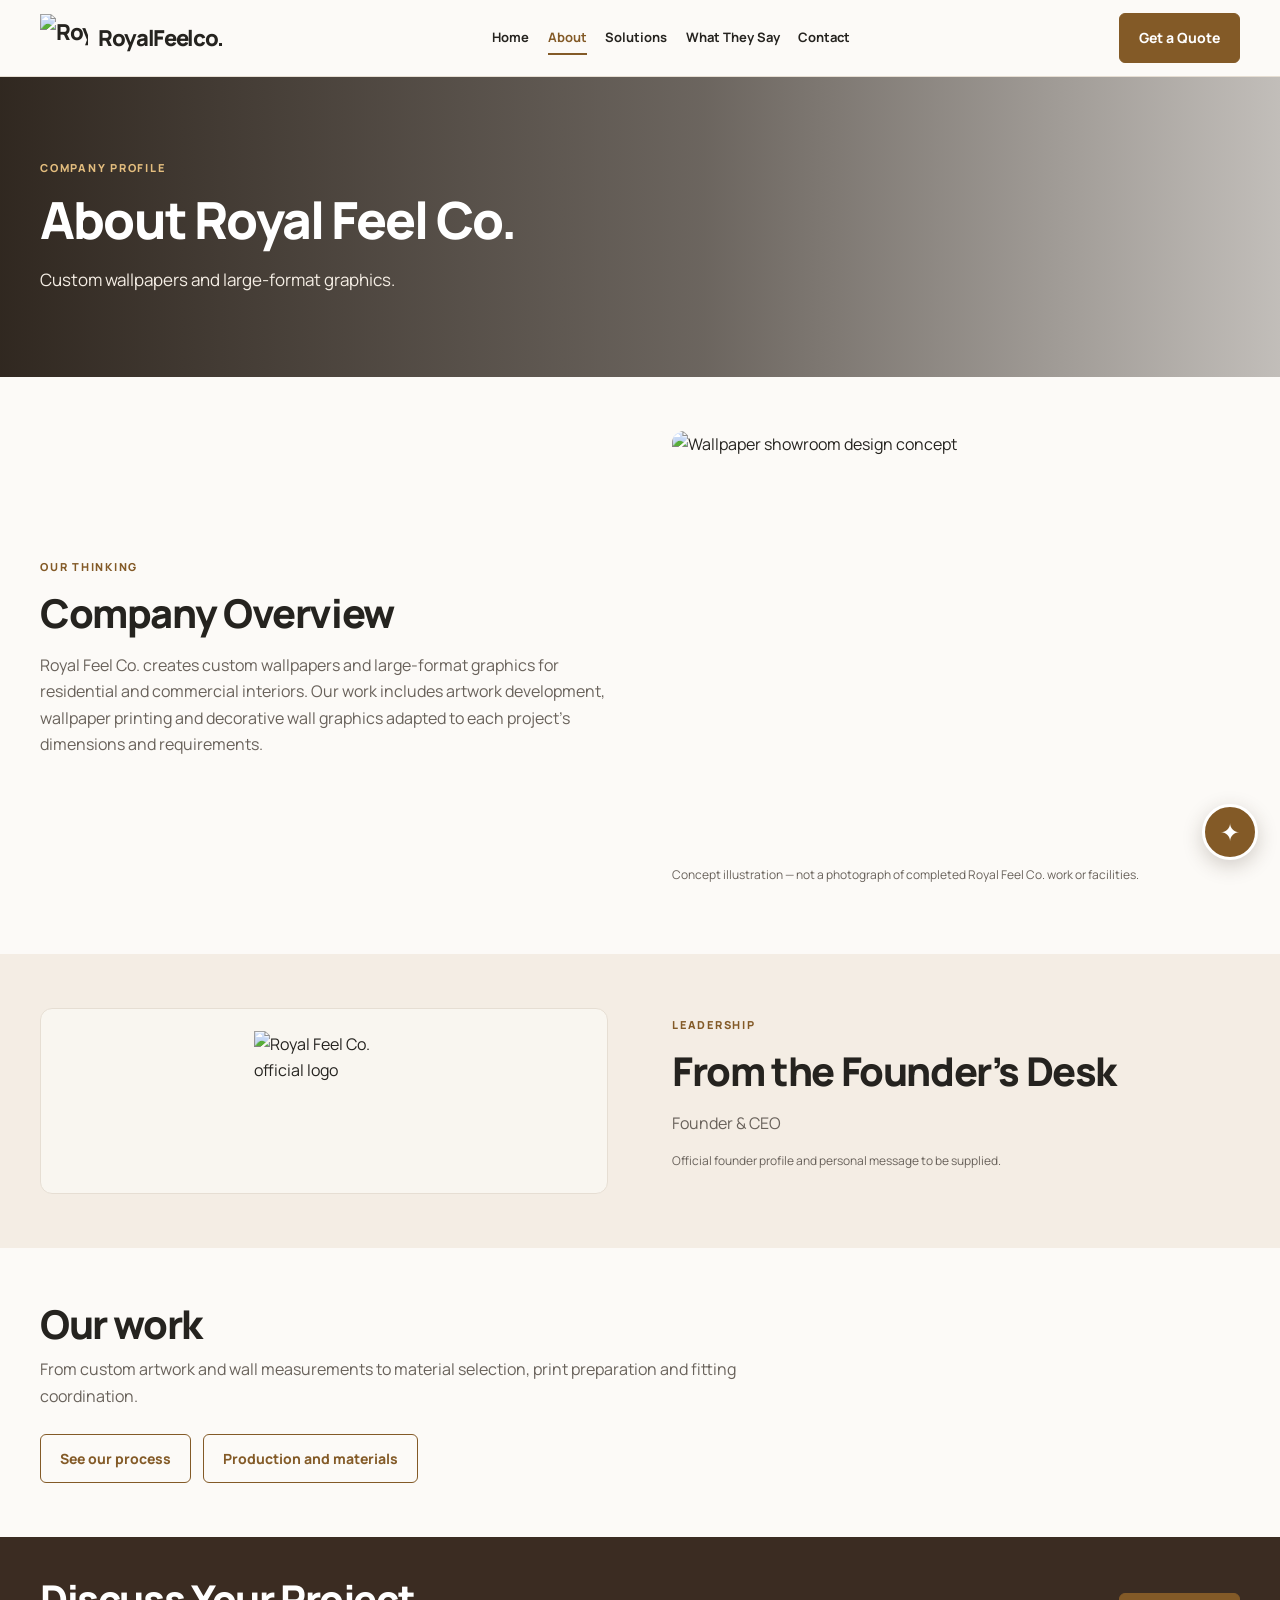
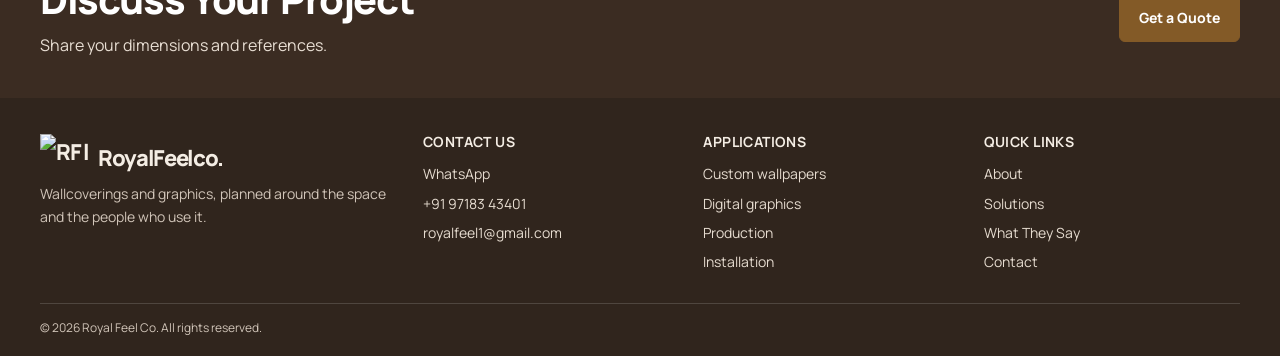
==== commit d9fd1307: "Simplify website to original five-page menu and consolidate content" ====
--- a/about-royalfeelco.html
+++ b/about-royalfeelco.html
@@ -1 +1 @@
-<!doctype html><html lang="en"><head><meta charset="utf-8"><meta name="viewport" content="width=device-width,initial-scale=1"><meta name="robots" content="noindex,nofollow"><title>About Royal Feel Co. | Royal Feel Co.</title><link rel="icon" href="https://royalfeelco.alwaysdata.net/wp-content/uploads/2026/11/royalfeelco-official-logo-256.png"><link rel="stylesheet" href="https://fonts.googleapis.com/css2?family=Manrope:wght@400;500;600;700;800&display=swap"><link rel="stylesheet" href="assets/polished.css?v=4"><link rel="stylesheet" href="assets/subpages.css?v=5"></head><body><header class="site-header"><div class="wrap header-inner"><a class="brand" href="index.html"><img src="https://royalfeelco.alwaysdata.net/wp-content/uploads/2026/11/royalfeelco-official-logo-256.png" alt="Royal Feel Co. RF logo" width="48" height="48">RoyalFeelco.</a><nav class="nav" id="navigation" aria-label="Main navigation"><a href="index.html">Home</a><a href="about-royalfeelco.html" aria-current="page">About</a><a href="wallcoverings-graphics-solutions.html">Solutions</a><a href="our-process.html">Process</a><a href="manufacturing-production.html">Manufacturing</a><a href="what-they-say.html">Testimonials</a><a href="royalfeelco-insights-blogs.html">Blog</a><a href="contact-royalfeelco.html">Contact</a></nav><a class="btn" href="contact-royalfeelco.html">Get a Quote</a><button class="menu-toggle" type="button" aria-controls="navigation" aria-expanded="false">Menu ☰</button></div></header><main><section class="hero inner-hero" style="background-image:linear-gradient(90deg,#211810ed,#211810a8 55%,#21181044),url('https://royalfeelco.alwaysdata.net/wp-content/uploads/2026/11/02-about-who-we-are-design-studio.webp')"><div class="wrap"><div class="hero-copy"><p class="eyebrow">Company profile</p><h1>About Royal Feel Co.</h1><p>Custom wallpapers and large-format graphics.</p></div></div></section><section class="section " id="company"><div class="wrap"><div class="split"><div><p class="eyebrow">Our thinking</p><h2>Company Overview</h2><p>Royal Feel Co. creates custom wallpapers and large-format graphics for residential and commercial interiors. Our work includes artwork development, wallpaper printing and decorative wall graphics adapted to each project's dimensions and requirements.</p></div><div><img class="photo" src="https://royalfeelco.alwaysdata.net/wp-content/uploads/2026/11/02-about-who-we-are-design-studio.webp" alt="Wallpaper showroom design concept" loading="lazy" decoding="async"><p class="note">Concept illustration — not a photograph of completed Royal Feel Co. work or facilities.</p></div></div></div></section><section class="section alt" id="founder"><div class="wrap"><div class="split"><div class="quiet" style="display:grid;place-items:center;min-height:180px"><img src="https://royalfeelco.alwaysdata.net/wp-content/uploads/2026/11/royalfeelco-official-logo-256.png" alt="Royal Feel Co. official logo" width="140" height="140"></div><div><p class="eyebrow">Leadership</p><h2>From the Founder’s Desk</h2><p>Founder &amp; CEO</p><p class="note">Official founder profile and personal message to be supplied.</p></div></div></div></section><section class="section " id="journey"><div class="wrap"><div class="section-head"><h2>Our Journey</h2><p>Verified dates and milestones will be added when supplied.</p></div><div class="grid"><div class="quiet"><h3>Company establishment</h3><p>Date pending</p></div><div class="quiet"><h3>Service development</h3><p>Date pending</p></div><div class="quiet"><h3>Business expansion</h3><p>Date pending</p></div></div><div style="margin-top:28px"><div class="section-head"><h2>Our Work in Numbers</h2></div><div class="grid"><div class="quiet"><h3>—</h3><p>Completed projects</p></div><div class="quiet"><h3>—</h3><p>Square feet printed</p></div><div class="quiet"><h3>—</h3><p>Cities served</p></div></div></div></div></section><section class="section alt" id="clients"><div class="wrap"><div class="section-head"><p class="eyebrow">Clients &amp; collaborations</p><h2>Trusted Clients</h2><p>Approved client logos are pending.</p></div><div class="marquee"><div class="track"><div class="logo-slot"><img class="" src="https://royalfeelco.alwaysdata.net/wp-content/uploads/2026/11/royalfeelco-client-logo-placeholder-01-150x72.png" alt="Client logo 1 placeholder" loading="lazy" decoding="async"></div><div class="logo-slot"><img class="" src="https://royalfeelco.alwaysdata.net/wp-content/uploads/2026/11/royalfeelco-client-logo-placeholder-02-150x72.png" alt="Client logo 2 placeholder" loading="lazy" decoding="async"></div><div class="logo-slot"><img class="" src="https://royalfeelco.alwaysdata.net/wp-content/uploads/2026/11/royalfeelco-client-logo-placeholder-03-150x72.png" alt="Client logo 3 placeholder" loading="lazy" decoding="async"></div><div class="logo-slot"><img class="" src="https://royalfeelco.alwaysdata.net/wp-content/uploads/2026/11/royalfeelco-client-logo-placeholder-04-150x72.png" alt="Client logo 4 placeholder" loading="lazy" decoding="async"></div><div class="logo-slot"><img class="" src="https://royalfeelco.alwaysdata.net/wp-content/uploads/2026/11/royalfeelco-client-logo-placeholder-05-150x72.png" alt="Client logo 5 placeholder" loading="lazy" decoding="async"></div><div class="logo-slot"><img class="" src="https://royalfeelco.alwaysdata.net/wp-content/uploads/2026/11/royalfeelco-client-logo-placeholder-06-150x72.png" alt="Client logo 6 placeholder" loading="lazy" decoding="async"></div><div style="display:contents" aria-hidden="true"><div class="logo-slot"><img class="" src="https://royalfeelco.alwaysdata.net/wp-content/uploads/2026/11/royalfeelco-client-logo-placeholder-01-150x72.png" alt="Client logo 1 placeholder" loading="lazy" decoding="async"></div><div class="logo-slot"><img class="" src="https://royalfeelco.alwaysdata.net/wp-content/uploads/2026/11/royalfeelco-client-logo-placeholder-02-150x72.png" alt="Client logo 2 placeholder" loading="lazy" decoding="async"></div><div class="logo-slot"><img class="" src="https://royalfeelco.alwaysdata.net/wp-content/uploads/2026/11/royalfeelco-client-logo-placeholder-03-150x72.png" alt="Client logo 3 placeholder" loading="lazy" decoding="async"></div><div class="logo-slot"><img class="" src="https://royalfeelco.alwaysdata.net/wp-content/uploads/2026/11/royalfeelco-client-logo-placeholder-04-150x72.png" alt="Client logo 4 placeholder" loading="lazy" decoding="async"></div><div class="logo-slot"><img class="" src="https://royalfeelco.alwaysdata.net/wp-content/uploads/2026/11/royalfeelco-client-logo-placeholder-05-150x72.png" alt="Client logo 5 placeholder" loading="lazy" decoding="async"></div><div class="logo-slot"><img class="" src="https://royalfeelco.alwaysdata.net/wp-content/uploads/2026/11/royalfeelco-client-logo-placeholder-06-150x72.png" alt="Client logo 6 placeholder" loading="lazy" decoding="async"></div></div></div></div><div class="marquee"><div class="track reverse"><div class="logo-slot"><img class="" src="https://royalfeelco.alwaysdata.net/wp-content/uploads/2026/11/royalfeelco-client-logo-placeholder-07-150x78.png" alt="Client logo 7 placeholder" loading="lazy" decoding="async"></div><div class="logo-slot"><img class="" src="https://royalfeelco.alwaysdata.net/wp-content/uploads/2026/11/royalfeelco-client-logo-placeholder-08-150x78.png" alt="Client logo 8 placeholder" loading="lazy" decoding="async"></div><div class="logo-slot"><img class="" src="https://royalfeelco.alwaysdata.net/wp-content/uploads/2026/11/royalfeelco-client-logo-placeholder-09-150x78.png" alt="Client logo 9 placeholder" loading="lazy" decoding="async"></div><div class="logo-slot"><img class="" src="https://royalfeelco.alwaysdata.net/wp-content/uploads/2026/11/royalfeelco-client-logo-placeholder-10-150x78.png" alt="Client logo 10 placeholder" loading="lazy" decoding="async"></div><div class="logo-slot"><img class="" src="https://royalfeelco.alwaysdata.net/wp-content/uploads/2026/11/royalfeelco-client-logo-placeholder-11-150x78.png" alt="Client logo 11 placeholder" loading="lazy" decoding="async"></div><div class="logo-slot"><img class="" src="https://royalfeelco.alwaysdata.net/wp-content/uploads/2026/11/royalfeelco-client-logo-placeholder-12-150x78.png" alt="Client logo 12 placeholder" loading="lazy" decoding="async"></div><div style="display:contents" aria-hidden="true"><div class="logo-slot"><img class="" src="https://royalfeelco.alwaysdata.net/wp-content/uploads/2026/11/royalfeelco-client-logo-placeholder-07-150x78.png" alt="Client logo 7 placeholder" loading="lazy" decoding="async"></div><div class="logo-slot"><img class="" src="https://royalfeelco.alwaysdata.net/wp-content/uploads/2026/11/royalfeelco-client-logo-placeholder-08-150x78.png" alt="Client logo 8 placeholder" loading="lazy" decoding="async"></div><div class="logo-slot"><img class="" src="https://royalfeelco.alwaysdata.net/wp-content/uploads/2026/11/royalfeelco-client-logo-placeholder-09-150x78.png" alt="Client logo 9 placeholder" loading="lazy" decoding="async"></div><div class="logo-slot"><img class="" src="https://royalfeelco.alwaysdata.net/wp-content/uploads/2026/11/royalfeelco-client-logo-placeholder-10-150x78.png" alt="Client logo 10 placeholder" loading="lazy" decoding="async"></div><div class="logo-slot"><img class="" src="https://royalfeelco.alwaysdata.net/wp-content/uploads/2026/11/royalfeelco-client-logo-placeholder-11-150x78.png" alt="Client logo 11 placeholder" loading="lazy" decoding="async"></div><div class="logo-slot"><img class="" src="https://royalfeelco.alwaysdata.net/wp-content/uploads/2026/11/royalfeelco-client-logo-placeholder-12-150x78.png" alt="Client logo 12 placeholder" loading="lazy" decoding="async"></div></div></div></div><p class="note">No client endorsements are claimed until permission is confirmed.</p></div></section><section class="section " id="why"><div class="wrap"><div class="section-head"><h2>Why Royal Feel Co.</h2></div><div class="grid"><article class="card icon"><img class="" src="https://royalfeelco.alwaysdata.net/wp-content/uploads/2026/11/rf-artwork-design-300x300.webp" alt="Custom Design" loading="lazy" decoding="async"><div class="card-body"><h3>Custom Design</h3><p>Artwork tailored to your space.</p></div></article><article class="card icon"><img class="" src="https://royalfeelco.alwaysdata.net/wp-content/uploads/2026/11/rf-printing-300x300.webp" alt="Print &amp; Finish" loading="lazy" decoding="async"><div class="card-body"><h3>Print &amp; Finish</h3><p>Print preparation and material selection.</p></div></article><article class="card icon"><img class="" src="https://royalfeelco.alwaysdata.net/wp-content/uploads/2026/11/rf-installation-300x300.webp" alt="End-to-End Execution" loading="lazy" decoding="async"><div class="card-body"><h3>End-to-End Execution</h3><p>From measurements to final fitting.</p></div></article></div></div></section><section class="section alt" id="capabilities"><div class="wrap"><details class="quiet"><summary>Design &amp; Production Capabilities</summary><div style="margin-top:20px"><div class="grid"><article class="card icon"><img class="" src="https://royalfeelco.alwaysdata.net/wp-content/uploads/2026/11/rf-artwork-design-300x300.webp" alt="Artwork at Scale" loading="lazy" decoding="async"><div class="card-body"><h3>Artwork at Scale</h3><p>Check resolution and panel dimensions.</p></div></article><article class="card icon"><img class="" src="https://royalfeelco.alwaysdata.net/wp-content/uploads/2026/11/rf-material-samples-illustration.png" alt="Materials &amp; Finishes" loading="lazy" decoding="async"><div class="card-body"><h3>Materials &amp; Finishes</h3><p>Choose materials and suitable finishes.</p></div></article><article class="card icon"><img class="" src="https://royalfeelco.alwaysdata.net/wp-content/uploads/2026/11/rf-printing-300x300.webp" alt="Production &amp; Site Preparation" loading="lazy" decoding="async"><div class="card-body"><h3>Production &amp; Site Preparation</h3><p>Coordinate printing and site preparation.</p></div></article></div></div></details></div></section><section class="cta"><div class="wrap"><div><h2>Discuss Your Project</h2><p>Share your dimensions and references.</p></div><a class="btn" href="contact-royalfeelco.html">Get a Quote</a></div></section></main><footer class="site-footer"><div class="wrap"><div class="footer-grid"><div><a class="brand" href="index.html"><img src="https://royalfeelco.alwaysdata.net/wp-content/uploads/2026/11/royalfeelco-official-logo-256.png" alt="RF logo" width="48" height="48">RoyalFeelco.</a><p>Wallcoverings and graphics, planned around the space and the people who use it.</p></div><div><h3>Contact us</h3><a class="" href="https://wa.me/919718343401">WhatsApp</a><a class="" href="tel:+919718343401">+91 97183 43401</a><a class="" href="mailto:royalfeel1@gmail.com">royalfeel1@gmail.com</a></div><div><h3>Applications</h3><a class="" href="wallcoverings-graphics-solutions.html">Custom wallpapers</a><a class="" href="wallcoverings-graphics-solutions.html">Digital graphics</a><a class="" href="manufacturing-production.html">Production</a><a class="" href="our-process.html">Installation</a></div><div><h3>Quick links</h3><a class="" href="about-royalfeelco.html">About</a><a class="" href="wallcoverings-graphics-solutions.html">Solutions</a><a class="" href="our-process.html">Process</a><a class="" href="manufacturing-production.html">Manufacturing</a><a class="" href="what-they-say.html">Testimonials</a><a class="" href="royalfeelco-insights-blogs.html">Blog</a><a class="" href="contact-royalfeelco.html">Contact</a></div></div><div class="copyright">© 2026 Royal Feel Co. All rights reserved.</div></div></footer><details class="float"><summary aria-label="Contact options">✦</summary><div class="float-links"><a class="" href="https://wa.me/919718343401">WA</a><a class="" href="tel:+919718343401">☎</a><a class="" href="mailto:royalfeel1@gmail.com">✉</a></div></details><script src="assets/polished.js?v=4" defer></script></body></html>+<!doctype html><html lang="en"><head><meta charset="utf-8"><meta name="viewport" content="width=device-width,initial-scale=1"><meta name="robots" content="noindex,nofollow"><title>About Royal Feel Co. | Royal Feel Co.</title><link rel="icon" href="https://royalfeelco.alwaysdata.net/wp-content/uploads/2026/11/royalfeelco-official-logo-256.png"><link rel="stylesheet" href="https://fonts.googleapis.com/css2?family=Manrope:wght@400;500;600;700;800&display=swap"><link rel="stylesheet" href="assets/polished.css?v=6"><link rel="stylesheet" href="assets/subpages.css?v=6"></head><body><header class="site-header"><div class="wrap header-inner"><a class="brand" href="index.html"><img src="https://royalfeelco.alwaysdata.net/wp-content/uploads/2026/11/royalfeelco-official-logo-256.png" alt="Royal Feel Co. RF logo" width="48" height="48">RoyalFeelco.</a><nav class="nav" id="navigation" aria-label="Main navigation"><a href="index.html">Home</a><a href="about-royalfeelco.html" aria-current="page">About</a><a href="wallcoverings-graphics-solutions.html">Solutions</a><a href="what-they-say.html">What They Say</a><a href="contact-royalfeelco.html">Contact</a></nav><a class="btn" href="contact-royalfeelco.html">Get a Quote</a><button class="menu-toggle" type="button" aria-controls="navigation" aria-expanded="false">Menu ☰</button></div></header><main><section class="hero inner-hero" style="background-image:linear-gradient(90deg,#211810ed,#211810a8 55%,#21181044),url('https://royalfeelco.alwaysdata.net/wp-content/uploads/2026/11/02-about-who-we-are-design-studio.webp')"><div class="wrap"><div class="hero-copy"><p class="eyebrow">Company profile</p><h1>About Royal Feel Co.</h1><p>Custom wallpapers and large-format graphics.</p></div></div></section><section class="section " id="company"><div class="wrap"><div class="split"><div><p class="eyebrow">Our thinking</p><h2>Company Overview</h2><p>Royal Feel Co. creates custom wallpapers and large-format graphics for residential and commercial interiors. Our work includes artwork development, wallpaper printing and decorative wall graphics adapted to each project's dimensions and requirements.</p></div><div><img class="photo" src="https://royalfeelco.alwaysdata.net/wp-content/uploads/2026/11/02-about-who-we-are-design-studio.webp" alt="Wallpaper showroom design concept" loading="lazy" decoding="async"><p class="note">Concept illustration — not a photograph of completed Royal Feel Co. work or facilities.</p></div></div></div></section><section class="section alt" id="founder"><div class="wrap"><div class="split"><div class="quiet" style="display:grid;place-items:center;min-height:180px"><img src="https://royalfeelco.alwaysdata.net/wp-content/uploads/2026/11/royalfeelco-official-logo-256.png" alt="Royal Feel Co. official logo" width="140" height="140"></div><div><p class="eyebrow">Leadership</p><h2>From the Founder’s Desk</h2><p>Founder &amp; CEO</p><p class="note">Official founder profile and personal message to be supplied.</p></div></div></div></section><section class="section" id="journey"><div class="wrap"><div class="section-head"><h2>Our work</h2><p>From custom artwork and wall measurements to material selection, print preparation and fitting coordination.</p></div><div class="actions"><a class="btn outline" href="index.html#process">See our process</a><a class="btn outline" href="index.html#production">Production and materials</a></div></div></section><section class="cta"><div class="wrap"><div><h2>Discuss Your Project</h2><p>Share your dimensions and references.</p></div><a class="btn" href="contact-royalfeelco.html">Get a Quote</a></div></section></main><footer class="site-footer"><div class="wrap"><div class="footer-grid"><div><a class="brand" href="index.html"><img src="https://royalfeelco.alwaysdata.net/wp-content/uploads/2026/11/royalfeelco-official-logo-256.png" alt="RF logo" width="48" height="48">RoyalFeelco.</a><p>Wallcoverings and graphics, planned around the space and the people who use it.</p></div><div><h3>Contact us</h3><a class="" href="https://wa.me/919718343401">WhatsApp</a><a class="" href="tel:+919718343401">+91 97183 43401</a><a class="" href="mailto:royalfeel1@gmail.com">royalfeel1@gmail.com</a></div><div><h3>Applications</h3><a class="" href="wallcoverings-graphics-solutions.html">Custom wallpapers</a><a class="" href="wallcoverings-graphics-solutions.html">Digital graphics</a><a class="" href="index.html#production">Production</a><a class="" href="index.html#process">Installation</a></div><div><h3>Quick links</h3><a href="about-royalfeelco.html">About</a><a href="wallcoverings-graphics-solutions.html">Solutions</a><a href="what-they-say.html">What They Say</a><a href="contact-royalfeelco.html">Contact</a></div></div><div class="copyright">© 2026 Royal Feel Co. All rights reserved.</div></div></footer><details class="float"><summary aria-label="Contact options">✦</summary><div class="float-links"><a class="" href="https://wa.me/919718343401">WA</a><a class="" href="tel:+919718343401">☎</a><a class="" href="mailto:royalfeel1@gmail.com">✉</a></div></details><script src="assets/polished.js?v=6" defer></script></body></html>
--- a/assets/subpages.css
+++ b/assets/subpages.css
@@ -0,0 +1 @@
+.inner-hero{min-height:300px;padding:48px 0}.inner-hero h1{font-size:clamp(34px,4vw,58px)}.inner-hero p:not(.eyebrow){margin-bottom:0}.inner-hero .hero-copy{max-width:780px}.contact-grid .card-body{overflow-wrap:anywhere}.article-preview{gap:0;grid-template-columns:1fr 1fr}.article-preview .photo{border-radius:0;aspect-ratio:16/10}.testimonial-logo{height:72px;width:150px;object-fit:contain;margin-bottom:18px}.testimonial h3{margin-top:15px}.testimonial p{margin-top:8px}.quiet summary{cursor:pointer;font-weight:800;color:var(--gold)}.quiet summary:focus-visible{outline-offset:5px}.section .actions .btn{white-space:normal;text-align:center}@media(max-width:680px){.inner-hero{min-height:235px;padding:32px 0}.inner-hero h1{font-size:clamp(32px,7vw,44px)}.article-preview{grid-template-columns:1fr}.article-preview .photo{aspect-ratio:16/9}}
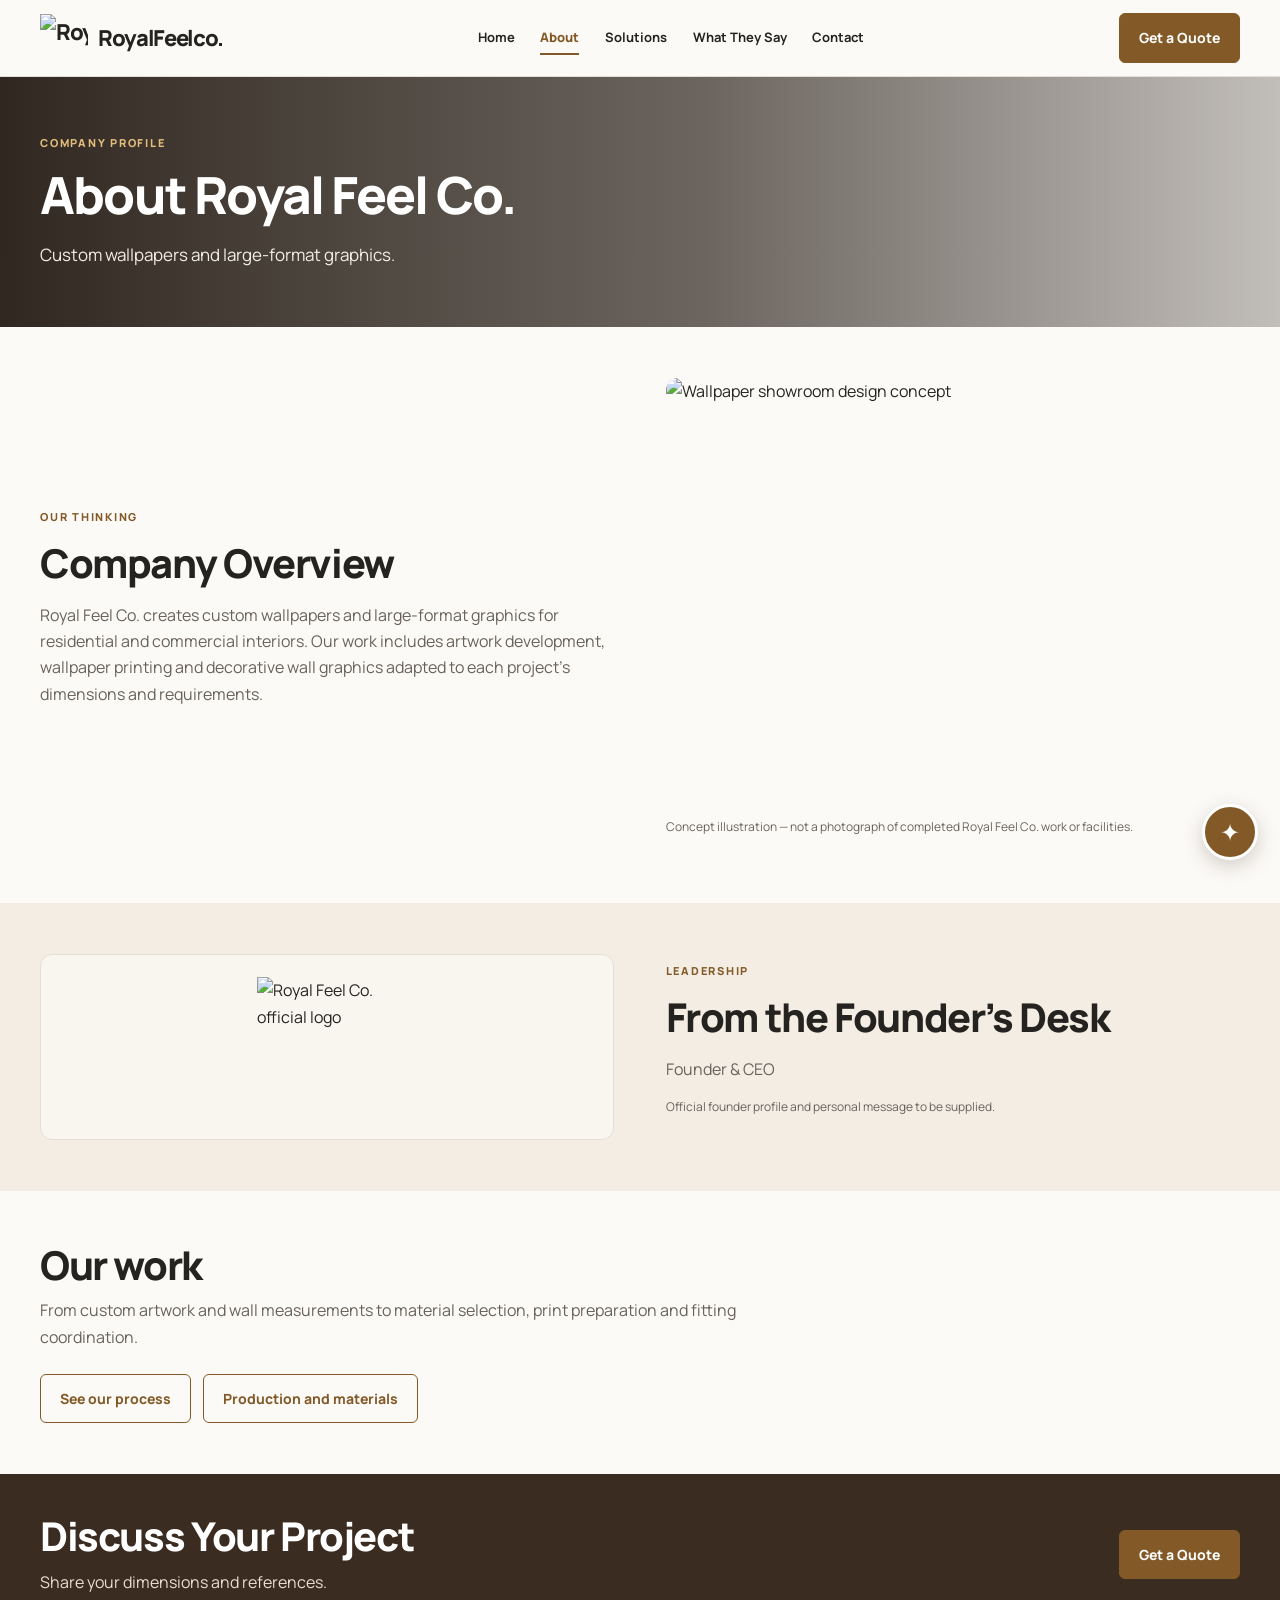
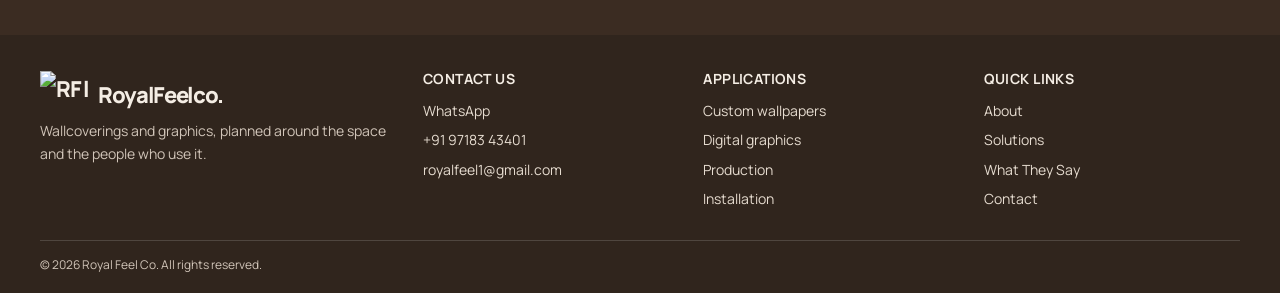
==== commit 88e91048: "Apply final five-page alignment and installation video update" ====
--- a/about-royalfeelco.html
+++ b/about-royalfeelco.html
@@ -1 +1 @@
-<!doctype html><html lang="en"><head><meta charset="utf-8"><meta name="viewport" content="width=device-width,initial-scale=1"><meta name="robots" content="noindex,nofollow"><title>About Royal Feel Co. | Royal Feel Co.</title><link rel="icon" href="https://royalfeelco.alwaysdata.net/wp-content/uploads/2026/11/royalfeelco-official-logo-256.png"><link rel="stylesheet" href="https://fonts.googleapis.com/css2?family=Manrope:wght@400;500;600;700;800&display=swap"><link rel="stylesheet" href="assets/polished.css?v=6"><link rel="stylesheet" href="assets/subpages.css?v=6"></head><body><header class="site-header"><div class="wrap header-inner"><a class="brand" href="index.html"><img src="https://royalfeelco.alwaysdata.net/wp-content/uploads/2026/11/royalfeelco-official-logo-256.png" alt="Royal Feel Co. RF logo" width="48" height="48">RoyalFeelco.</a><nav class="nav" id="navigation" aria-label="Main navigation"><a href="index.html">Home</a><a href="about-royalfeelco.html" aria-current="page">About</a><a href="wallcoverings-graphics-solutions.html">Solutions</a><a href="what-they-say.html">What They Say</a><a href="contact-royalfeelco.html">Contact</a></nav><a class="btn" href="contact-royalfeelco.html">Get a Quote</a><button class="menu-toggle" type="button" aria-controls="navigation" aria-expanded="false">Menu ☰</button></div></header><main><section class="hero inner-hero" style="background-image:linear-gradient(90deg,#211810ed,#211810a8 55%,#21181044),url('https://royalfeelco.alwaysdata.net/wp-content/uploads/2026/11/02-about-who-we-are-design-studio.webp')"><div class="wrap"><div class="hero-copy"><p class="eyebrow">Company profile</p><h1>About Royal Feel Co.</h1><p>Custom wallpapers and large-format graphics.</p></div></div></section><section class="section " id="company"><div class="wrap"><div class="split"><div><p class="eyebrow">Our thinking</p><h2>Company Overview</h2><p>Royal Feel Co. creates custom wallpapers and large-format graphics for residential and commercial interiors. Our work includes artwork development, wallpaper printing and decorative wall graphics adapted to each project's dimensions and requirements.</p></div><div><img class="photo" src="https://royalfeelco.alwaysdata.net/wp-content/uploads/2026/11/02-about-who-we-are-design-studio.webp" alt="Wallpaper showroom design concept" loading="lazy" decoding="async"><p class="note">Concept illustration — not a photograph of completed Royal Feel Co. work or facilities.</p></div></div></div></section><section class="section alt" id="founder"><div class="wrap"><div class="split"><div class="quiet" style="display:grid;place-items:center;min-height:180px"><img src="https://royalfeelco.alwaysdata.net/wp-content/uploads/2026/11/royalfeelco-official-logo-256.png" alt="Royal Feel Co. official logo" width="140" height="140"></div><div><p class="eyebrow">Leadership</p><h2>From the Founder’s Desk</h2><p>Founder &amp; CEO</p><p class="note">Official founder profile and personal message to be supplied.</p></div></div></div></section><section class="section" id="journey"><div class="wrap"><div class="section-head"><h2>Our work</h2><p>From custom artwork and wall measurements to material selection, print preparation and fitting coordination.</p></div><div class="actions"><a class="btn outline" href="index.html#process">See our process</a><a class="btn outline" href="index.html#production">Production and materials</a></div></div></section><section class="cta"><div class="wrap"><div><h2>Discuss Your Project</h2><p>Share your dimensions and references.</p></div><a class="btn" href="contact-royalfeelco.html">Get a Quote</a></div></section></main><footer class="site-footer"><div class="wrap"><div class="footer-grid"><div><a class="brand" href="index.html"><img src="https://royalfeelco.alwaysdata.net/wp-content/uploads/2026/11/royalfeelco-official-logo-256.png" alt="RF logo" width="48" height="48">RoyalFeelco.</a><p>Wallcoverings and graphics, planned around the space and the people who use it.</p></div><div><h3>Contact us</h3><a class="" href="https://wa.me/919718343401">WhatsApp</a><a class="" href="tel:+919718343401">+91 97183 43401</a><a class="" href="mailto:royalfeel1@gmail.com">royalfeel1@gmail.com</a></div><div><h3>Applications</h3><a class="" href="wallcoverings-graphics-solutions.html">Custom wallpapers</a><a class="" href="wallcoverings-graphics-solutions.html">Digital graphics</a><a class="" href="index.html#production">Production</a><a class="" href="index.html#process">Installation</a></div><div><h3>Quick links</h3><a href="about-royalfeelco.html">About</a><a href="wallcoverings-graphics-solutions.html">Solutions</a><a href="what-they-say.html">What They Say</a><a href="contact-royalfeelco.html">Contact</a></div></div><div class="copyright">© 2026 Royal Feel Co. All rights reserved.</div></div></footer><details class="float"><summary aria-label="Contact options">✦</summary><div class="float-links"><a class="" href="https://wa.me/919718343401">WA</a><a class="" href="tel:+919718343401">☎</a><a class="" href="mailto:royalfeel1@gmail.com">✉</a></div></details><script src="assets/polished.js?v=6" defer></script></body></html>+<!doctype html><html lang="en"><head><meta charset="utf-8"><meta name="viewport" content="width=device-width,initial-scale=1"><meta name="robots" content="noindex,nofollow"><title>About Royal Feel Co. | Royal Feel Co.</title><link rel="icon" href="https://royalfeelco.alwaysdata.net/wp-content/uploads/2026/11/royalfeelco-official-logo-256.png"><link rel="stylesheet" href="https://fonts.googleapis.com/css2?family=Manrope:wght@400;500;600;700;800&display=swap"><link rel="stylesheet" href="assets/site-v7.css"></head><body><header class="site-header"><div class="wrap header-inner"><a class="brand" href="index.html"><img src="https://royalfeelco.alwaysdata.net/wp-content/uploads/2026/11/royalfeelco-official-logo-256.png" alt="Royal Feel Co. RF logo" width="48" height="48">RoyalFeelco.</a><nav class="nav" id="navigation" aria-label="Main navigation"><a href="index.html">Home</a><a href="about-royalfeelco.html" aria-current="page">About</a><a href="wallcoverings-graphics-solutions.html">Solutions</a><a href="what-they-say.html">What They Say</a><a href="contact-royalfeelco.html">Contact</a></nav><a class="btn" href="contact-royalfeelco.html">Get a Quote</a><button class="menu-toggle" type="button" aria-controls="navigation" aria-expanded="false">Menu ☰</button></div></header><main><section class="hero inner-hero" style="background-image:linear-gradient(90deg,#211810ed,#211810a8 55%,#21181044),url('https://royalfeelco.alwaysdata.net/wp-content/uploads/2026/11/02-about-who-we-are-design-studio.webp')"><div class="wrap"><div class="hero-copy"><p class="eyebrow">Company profile</p><h1>About Royal Feel Co.</h1><p>Custom wallpapers and large-format graphics.</p></div></div></section><section class="section " id="company"><div class="wrap"><div class="split"><div><p class="eyebrow">Our thinking</p><h2>Company Overview</h2><p>Royal Feel Co. creates custom wallpapers and large-format graphics for residential and commercial interiors. Our work includes artwork development, wallpaper printing and decorative wall graphics adapted to each project's dimensions and requirements.</p></div><div><img class="photo" src="https://royalfeelco.alwaysdata.net/wp-content/uploads/2026/11/02-about-who-we-are-design-studio.webp" alt="Wallpaper showroom design concept" loading="lazy" decoding="async"><p class="note">Concept illustration — not a photograph of completed Royal Feel Co. work or facilities.</p></div></div></div></section><section class="section alt" id="founder"><div class="wrap"><div class="split"><div class="quiet" style="display:grid;place-items:center;min-height:180px"><img src="https://royalfeelco.alwaysdata.net/wp-content/uploads/2026/11/royalfeelco-official-logo-256.png" alt="Royal Feel Co. official logo" width="140" height="140"></div><div><p class="eyebrow">Leadership</p><h2>From the Founder’s Desk</h2><p>Founder &amp; CEO</p><p class="note">Official founder profile and personal message to be supplied.</p></div></div></div></section><section class="section" id="journey"><div class="wrap"><div class="section-head"><h2>Our work</h2><p>From custom artwork and wall measurements to material selection, print preparation and fitting coordination.</p></div><div class="actions"><a class="btn outline" href="index.html#process">See our process</a><a class="btn outline" href="index.html#production">Production and materials</a></div></div></section><section class="cta"><div class="wrap"><div><h2>Discuss Your Project</h2><p>Share your dimensions and references.</p></div><a class="btn" href="contact-royalfeelco.html">Get a Quote</a></div></section></main><footer class="site-footer"><div class="wrap"><div class="footer-grid"><div><a class="brand" href="index.html"><img src="https://royalfeelco.alwaysdata.net/wp-content/uploads/2026/11/royalfeelco-official-logo-256.png" alt="RF logo" width="48" height="48">RoyalFeelco.</a><p>Wallcoverings and graphics, planned around the space and the people who use it.</p></div><div><h3>Contact us</h3><a class="" href="https://wa.me/919718343401">WhatsApp</a><a class="" href="tel:+919718343401">+91 97183 43401</a><a class="" href="mailto:royalfeel1@gmail.com">royalfeel1@gmail.com</a></div><div><h3>Applications</h3><a class="" href="wallcoverings-graphics-solutions.html">Custom wallpapers</a><a class="" href="wallcoverings-graphics-solutions.html">Digital graphics</a><a class="" href="index.html#production">Production</a><a class="" href="index.html#process">Installation</a></div><div><h3>Quick links</h3><a href="about-royalfeelco.html">About</a><a href="wallcoverings-graphics-solutions.html">Solutions</a><a href="what-they-say.html">What They Say</a><a href="contact-royalfeelco.html">Contact</a></div></div><div class="copyright">© 2026 Royal Feel Co. All rights reserved.</div></div></footer><details class="float"><summary aria-label="Contact options">✦</summary><div class="float-links"><a class="" href="https://wa.me/919718343401">WA</a><a class="" href="tel:+919718343401">☎</a><a class="" href="mailto:royalfeel1@gmail.com">✉</a></div></details><script src="assets/site-v7.js" defer></script></body></html>
--- a/assets/site-v7.css
+++ b/assets/site-v7.css
@@ -0,0 +1,7 @@
+:root{--ink:#25231f;--brown:#3b2c22;--gold:#835a27;--cream:#f4ede4;--paper:#fcfaf7;--line:#e6ded3;--muted:#69625b;--max:1200px}*{box-sizing:border-box}html{scroll-behavior:smooth;scroll-padding-top:95px}body{margin:0;background:var(--paper);color:var(--ink);font:400 16px/1.65 Manrope,Arial,sans-serif}img{display:block;max-width:100%;height:auto}a{color:inherit;text-decoration:none}button,input{font:inherit}button{cursor:pointer}h1,h2,h3,p{margin:0}h1,h2,h3{line-height:1.15;letter-spacing:-.035em}h1{font-size:clamp(36px,4.4vw,68px);font-weight:800}h2{font-size:clamp(27px,3.1vw,42px);font-weight:800}h3{font-size:20px}p{color:var(--muted)}.wrap{width:min(var(--max),calc(100% - 48px));margin:auto}.site-header{position:sticky;top:0;z-index:100;background:#fcfaf7f5;border-bottom:1px solid var(--line);backdrop-filter:blur(12px)}.header-inner{min-height:76px;display:flex;align-items:center;gap:24px;justify-content:space-between}.brand{display:flex;align-items:center;gap:10px;font-weight:800;font-size:22px;letter-spacing:-.06em;white-space:nowrap}.brand img{width:48px;height:48px;object-fit:contain;transition:transform .25s}.brand:hover img{transform:rotate(-5deg) scale(1.08)}.nav{display:flex;align-items:center;gap:clamp(10px,1.45vw,23px);font-size:13px;font-weight:700}.nav a{padding:10px 0;position:relative;white-space:nowrap}.nav a:hover,.nav a[aria-current=page]{color:var(--gold)}.nav a[aria-current=page]:after{content:'';position:absolute;bottom:4px;left:0;right:0;height:2px;background:var(--gold)}.btn{display:inline-flex;align-items:center;justify-content:center;gap:8px;border:1px solid var(--gold);border-radius:6px;background:var(--gold);color:white;padding:12px 19px;font-size:14px;font-weight:750;transition:transform .18s,background .18s,box-shadow .18s;white-space:nowrap}.btn:hover{background:#65421b;transform:translateY(-2px);box-shadow:0 7px 18px #3b2c2226}.btn:active{transform:scale(.975)}.btn.light{background:transparent;color:white;border-color:#fff9}.btn.light:hover{background:white;color:var(--brown)}.btn.outline{background:transparent;color:var(--gold)}.btn.outline:hover{background:var(--cream)}.menu-toggle{display:none;background:none;border:1px solid var(--line);border-radius:7px;padding:8px 12px;color:var(--brown)}.hero{background:linear-gradient(90deg,#211810e8 0%,#211810bb 36%,#21181022 100%),url('https://royalfeelco.alwaysdata.net/wp-content/uploads/2026/11/ChatGPT-Image-Nov-18-2026-01_04_08-PM-1-1.png') center 55%/cover;min-height:440px;display:grid;align-items:center;padding:64px 0;color:white}.hero-copy{max-width:690px}.eyebrow{font-size:11px;font-weight:800;letter-spacing:.16em;text-transform:uppercase;color:var(--gold);margin-bottom:12px}.hero .eyebrow{color:#e3bd7e}.hero p:not(.eyebrow){color:#f4ede4;max-width:540px;margin:18px 0 24px;font-size:17px}.actions{display:flex;gap:12px;flex-wrap:wrap}.section{padding:54px 0}.section.alt{background:var(--cream)}.section.white{background:white}.section-head{margin-bottom:25px;max-width:760px}.section-head p{margin-top:9px}.split{display:grid;grid-template-columns:1fr 1fr;align-items:center;gap:clamp(25px,5vw,68px)}.split h2{margin-bottom:15px}.split p{margin-bottom:15px}.photo{width:100%;aspect-ratio:4/3;object-fit:cover;border-radius:12px}.note{font-size:12px;color:var(--muted);margin-top:8px}.grid{display:grid;grid-template-columns:repeat(3,minmax(0,1fr));gap:18px}.grid.two{grid-template-columns:repeat(2,minmax(0,1fr))}.card{background:white;border:1px solid var(--line);border-radius:12px;overflow:hidden;transition:transform .25s,box-shadow .25s}.card:hover{transform:translateY(-4px);box-shadow:0 12px 28px #3b2c2214}.card>img{width:100%;height:205px;object-fit:cover}.card.icon>img{width:88px;height:88px;object-fit:contain;margin:20px 20px 0}.card-body{padding:20px}.card-body p{margin-top:9px;font-size:14px}.step-number{font-size:12px;letter-spacing:.1em;color:var(--gold);font-weight:800;display:block;margin-bottom:8px}.quiet{background:#f9f6f0;border:1px solid var(--line);padding:22px;border-radius:12px}.quiet h3{margin-bottom:8px}.quiet p{font-size:14px}.marquee{overflow:hidden;position:relative;mask-image:linear-gradient(90deg,transparent,#000 7%,#000 93%,transparent);margin:12px 0}.track{display:flex;width:max-content;animation:marquee 36s linear infinite}.track.reverse{animation-direction:reverse}.track:hover,.track:focus-within{animation-play-state:paused}.logo-slot{width:clamp(138px,16vw,190px);flex:none;padding:7px}.logo-slot img{width:100%;height:78px;object-fit:contain;background:white;border:1px solid var(--line);border-radius:8px;padding:10px}@keyframes marquee{to{transform:translateX(-50%)}}.cta{background:var(--brown);color:white;padding:40px 0}.cta .wrap{display:flex;justify-content:space-between;gap:24px;align-items:center}.cta p{color:#e8ded3;margin-top:9px}.newsletter{padding:30px 0;border-top:1px solid var(--line)}.newsletter .wrap{display:flex;justify-content:space-between;align-items:center;gap:24px}.newsletter h2{font-size:26px}.site-footer{padding:36px 0 18px;background:#30251d;color:#f4ede4}.site-footer p{color:#d1c5b9;font-size:14px}.footer-grid{display:grid;grid-template-columns:1.4fr 1fr 1fr 1fr;gap:24px}.footer-grid h3{font-size:14px;letter-spacing:.03em;text-transform:uppercase;margin-bottom:12px}.footer-grid a:not(.brand){display:block;font-size:14px;margin:6px 0;color:#e6dcd0}.footer-grid a:hover{color:#e3bd7e}.copyright{border-top:1px solid #ffffff26;margin-top:24px;padding-top:14px;font-size:12px;color:#d1c5b9}.float{position:fixed;right:22px;bottom:40px;z-index:110}.float summary{list-style:none;border-radius:50%;width:56px;height:56px;background:var(--gold);color:white;display:grid;place-items:center;box-shadow:0 6px 20px #3b2c2238;border:3px solid white;cursor:pointer;font-size:24px}.float summary::-webkit-details-marker{display:none}.float-links{position:absolute;bottom:68px;right:0;display:grid;gap:8px;background:white;padding:8px;border-radius:36px;box-shadow:0 6px 24px #0002}.float-links a{width:44px;height:44px;border-radius:50%;display:grid;place-items:center;color:white;font-weight:800}.float-links a:nth-child(1){background:#20b964}.float-links a:nth-child(2){background:#2d7dec}.float-links a:nth-child(3){background:#ed3d92}.reveal{animation:reveal .5s ease-out both}@keyframes reveal{from{opacity:.65;transform:translateY(10px)}to{opacity:1;transform:none}}:focus-visible{outline:3px solid #d0ad79;outline-offset:3px}@media(max-width:1050px){.nav{display:none;position:absolute;top:100%;left:0;right:0;padding:15px 24px;background:var(--paper);border-bottom:1px solid var(--line);flex-wrap:wrap}.nav.open{display:flex}.menu-toggle{display:block}.header-inner{gap:12px}.header-inner>.btn{margin-left:auto}}@media(max-width:680px){.wrap{width:calc(100% - 32px)}.header-inner{min-height:64px}.brand{font-size:19px}.brand img{width:40px;height:40px}.header-inner>.btn{display:none}.hero{min-height:400px;padding:40px 0;background-position:center}.hero p:not(.eyebrow){font-size:15px}.section{padding:35px 0}.split,.grid,.grid.two,.footer-grid{grid-template-columns:1fr}.split{gap:20px}.grid{gap:12px}.cta .wrap,.newsletter .wrap{display:grid;gap:16px}.card>img{height:190px}.float{right:14px;bottom:24px}.float summary{width:50px;height:50px}.footer-grid{gap:20px}.nav.open{display:grid;grid-template-columns:1fr 1fr}.logo-slot img{height:65px}}@media(prefers-reduced-motion:reduce){html{scroll-behavior:auto}.track,.reveal{animation:none!important}.marquee{overflow:auto;mask-image:none}*,*::before,*::after{transition:none!important}}
+.inner-hero{min-height:300px;padding:48px 0}.inner-hero h1{font-size:clamp(34px,4vw,58px)}.inner-hero p:not(.eyebrow){margin-bottom:0}.inner-hero .hero-copy{max-width:780px}.contact-grid .card-body{overflow-wrap:anywhere}.article-preview{gap:0;grid-template-columns:1fr 1fr}.article-preview .photo{border-radius:0;aspect-ratio:16/10}.testimonial-logo{height:72px;width:150px;object-fit:contain;margin-bottom:18px}.testimonial h3{margin-top:15px}.testimonial p{margin-top:8px}.quiet summary{cursor:pointer;font-weight:800;color:var(--gold)}.quiet summary:focus-visible{outline-offset:5px}.section .actions .btn{white-space:normal;text-align:center}@media(max-width:680px){.inner-hero{min-height:235px;padding:32px 0}.inner-hero h1{font-size:clamp(32px,7vw,44px)}.article-preview{grid-template-columns:1fr}.article-preview .photo{aspect-ratio:16/9}}
+/* V7 alignment: shared layout on every page */
+.header-inner{display:grid;grid-template-columns:max-content 1fr max-content;gap:24px;min-height:76px}.nav{justify-self:center;justify-content:center;gap:clamp(14px,2vw,30px)}.header-inner>.btn{justify-self:end}.menu-toggle{justify-self:end}.section{padding:clamp(32px,4vw,52px) 0}.inner-hero{min-height:250px;padding:40px 0}.inner-hero .hero-copy{max-width:780px}.inner-hero h1{font-size:clamp(32px,4vw,55px)}.section-head{margin-bottom:24px}.split{grid-template-columns:repeat(2,minmax(0,1fr));gap:clamp(24px,4vw,56px)}.split>*{min-width:0}.grid{align-items:stretch;grid-template-columns:repeat(3,minmax(0,1fr))}.grid.two{grid-template-columns:repeat(2,minmax(0,1fr))}.grid>.card{min-width:0;display:flex;flex-direction:column}.card-body{flex:1;overflow-wrap:anywhere}.card.icon>img{width:88px;height:88px;object-fit:contain}.card:not(.icon)>img{aspect-ratio:16/10;height:auto;object-fit:cover}.photo{aspect-ratio:4/3;object-fit:cover}.footer-grid>*{min-width:0;overflow-wrap:anywhere}.video-card{display:flex;flex-direction:column;min-width:0}.video-frame{width:100%;aspect-ratio:16/9;background:#30251d;position:relative;overflow:hidden}.video-frame iframe{display:block;width:100%;height:100%;border:0}.video-play{border:0;display:grid;place-items:center;width:100%;height:100%;color:white;background:#30251d;cursor:pointer;padding:12px}.video-play span{display:grid;place-items:center;gap:10px;font-weight:700}.video-play b{background:#835a27;border:1px solid #fff7;border-radius:50%;width:62px;height:62px;display:grid;place-items:center;font-size:23px}.video-card .card-body a{font-size:13px;color:var(--gold);font-weight:700;display:inline-block;margin-top:10px}.video-card .note{margin-top:7px}.video-card .card-body{padding:17px}.cta .wrap,.newsletter .wrap{min-width:0}.nav a[aria-current=page]{font-weight:800}
+@media(max-width:1050px){.header-inner{grid-template-columns:1fr auto auto;gap:12px}.nav{justify-self:stretch;justify-content:flex-start}.header-inner>.btn{margin-left:0}.menu-toggle{display:block}}
+@media(max-width:800px) and (min-width:681px){.grid:not(.two){grid-template-columns:repeat(2,minmax(0,1fr))}.footer-grid{grid-template-columns:repeat(2,minmax(0,1fr))}}
+@media(max-width:680px){.header-inner{min-height:64px;grid-template-columns:1fr auto}.header-inner>.btn{display:none}.nav.open{display:grid;grid-template-columns:1fr 1fr;gap:6px 20px}.inner-hero{min-height:220px;padding:30px 0}.split,.grid,.grid.two,.footer-grid{grid-template-columns:minmax(0,1fr)}.section{padding:32px 0}.section-head{margin-bottom:18px}.card.icon>img{width:74px;height:74px}.cta .wrap,.newsletter .wrap{display:grid;grid-template-columns:minmax(0,1fr)}}
